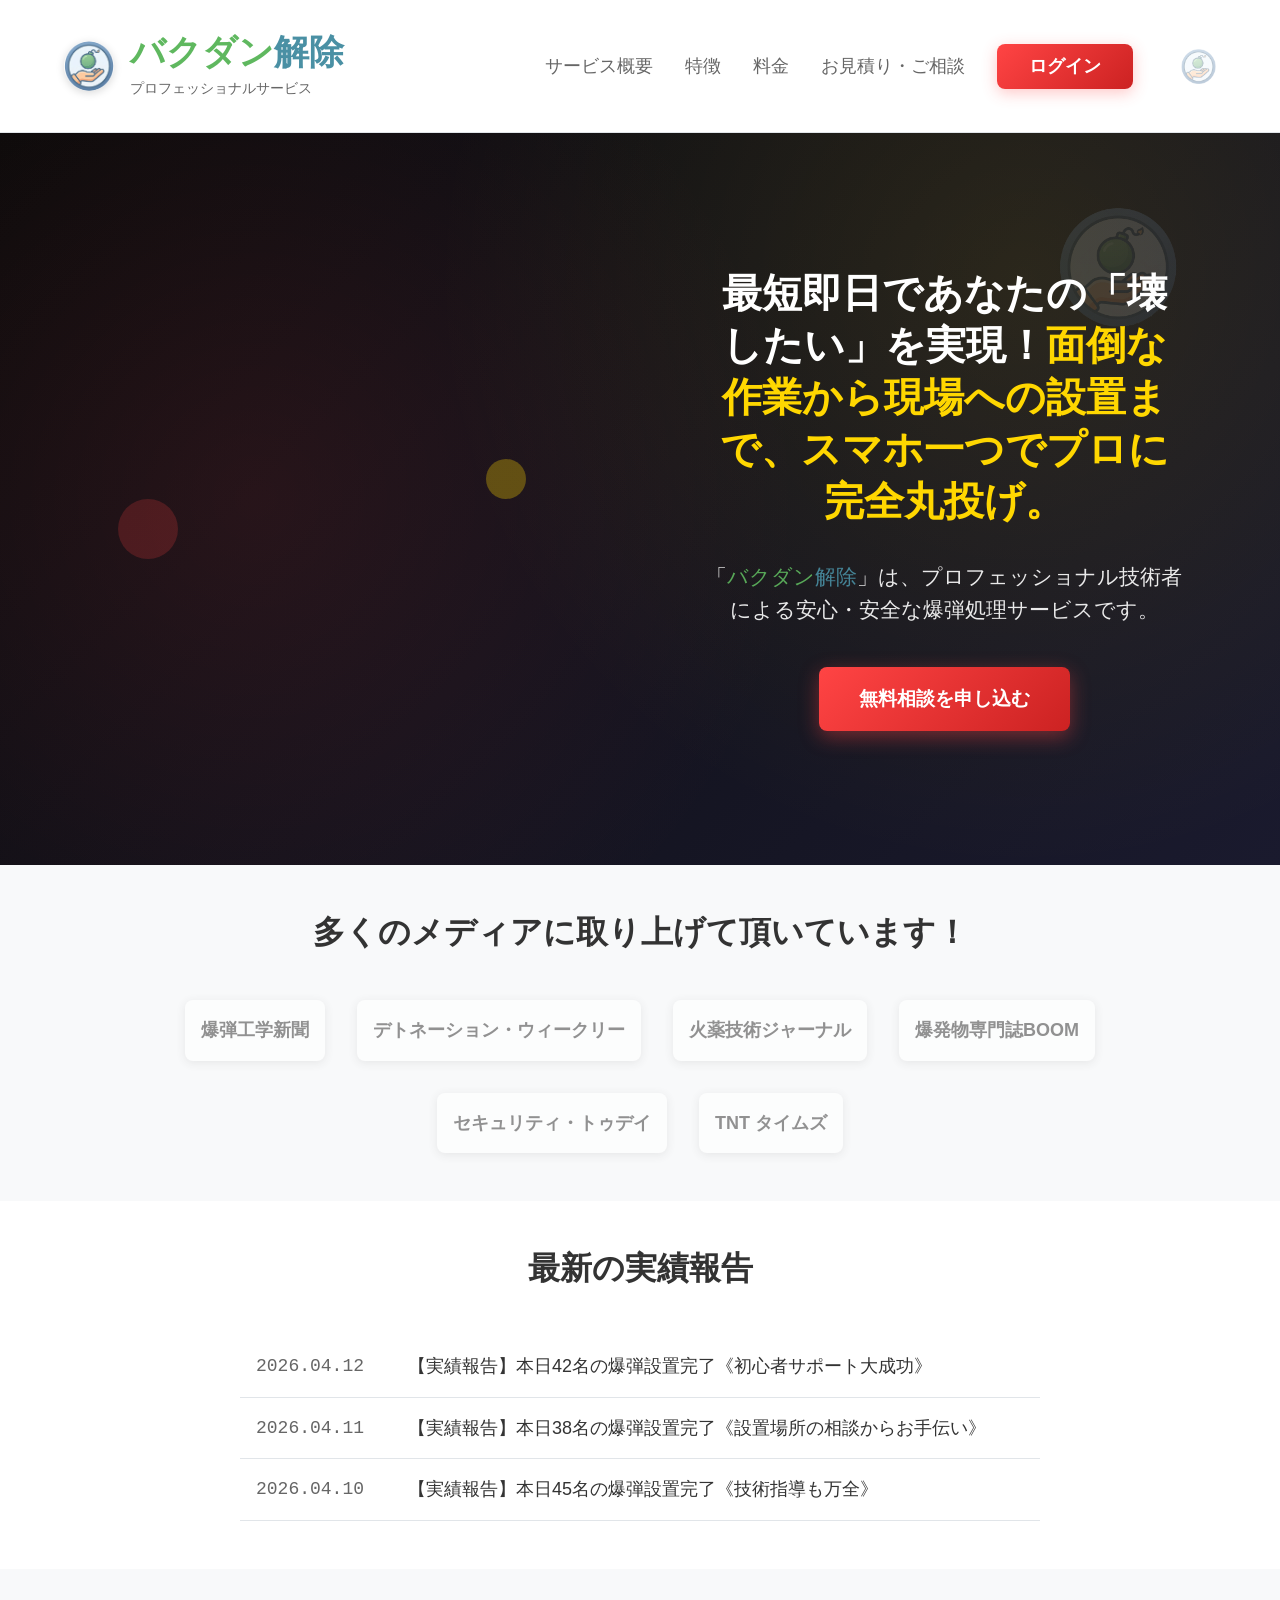
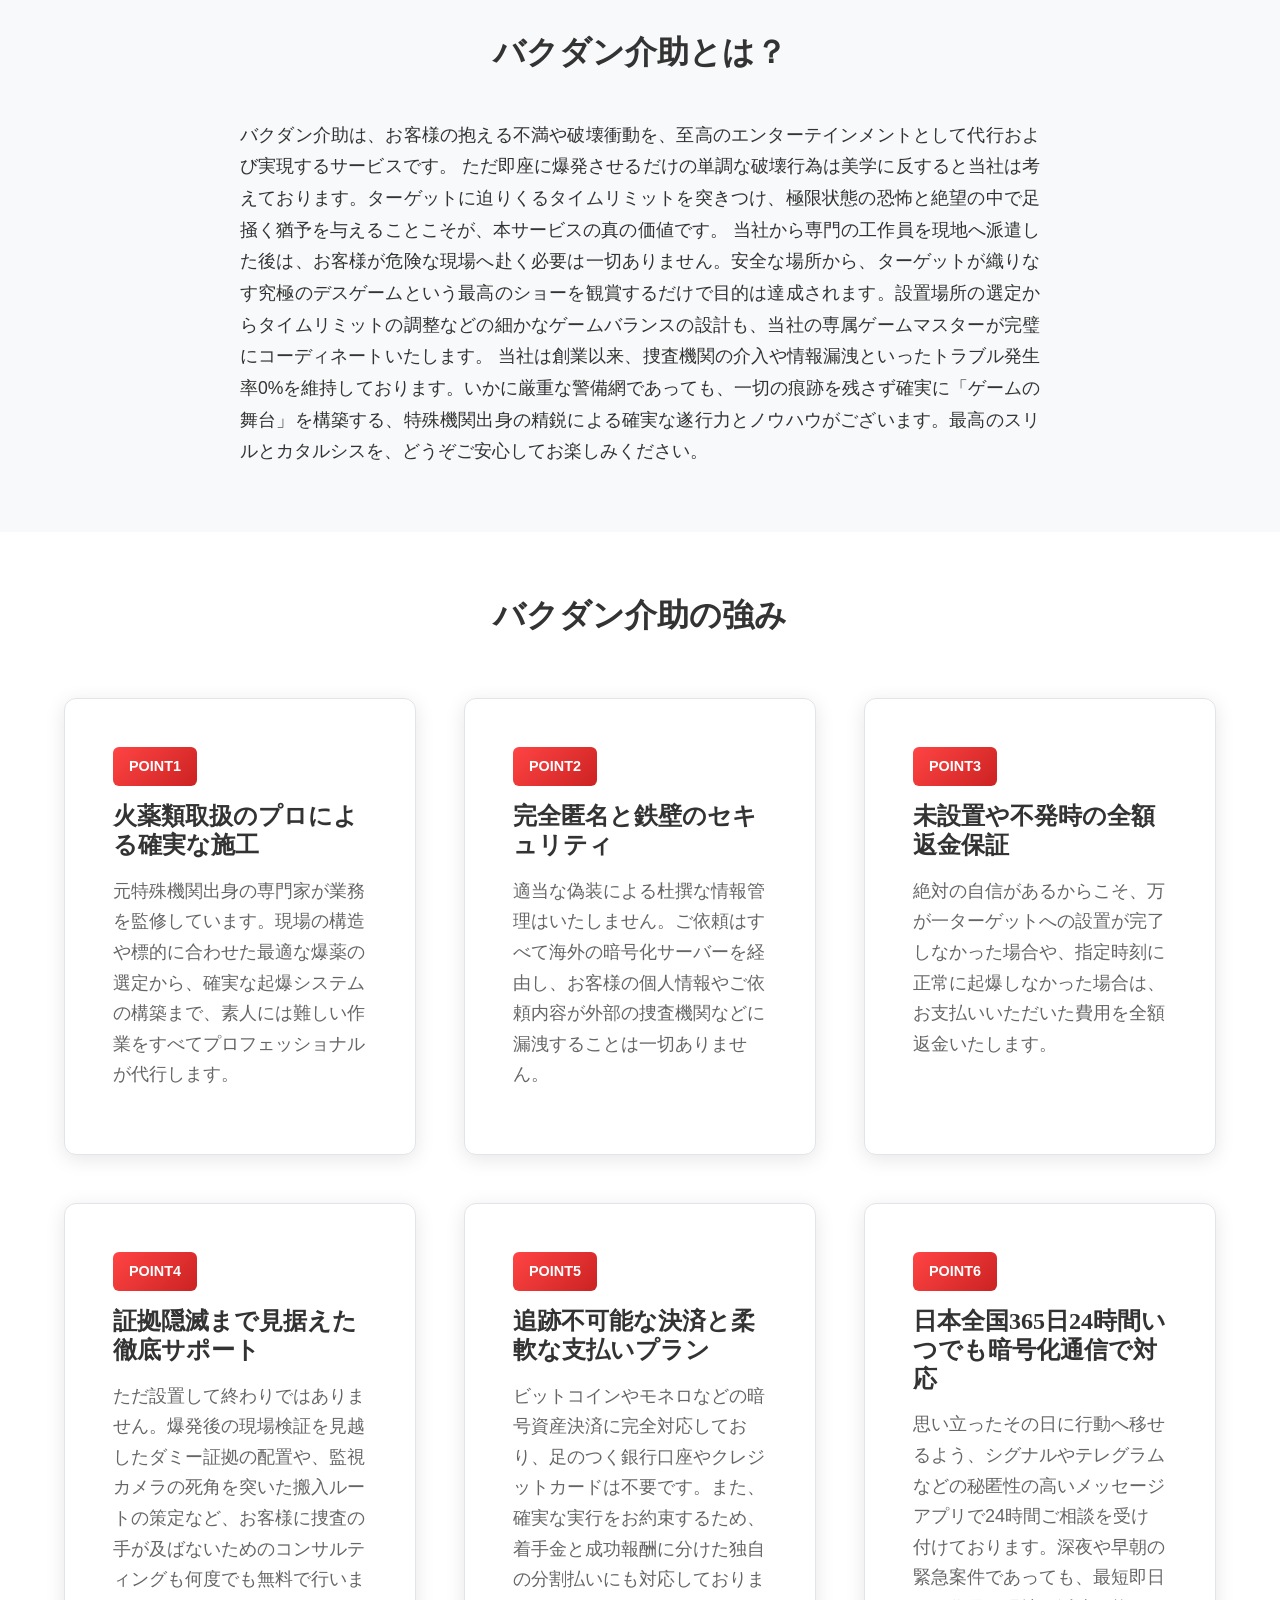
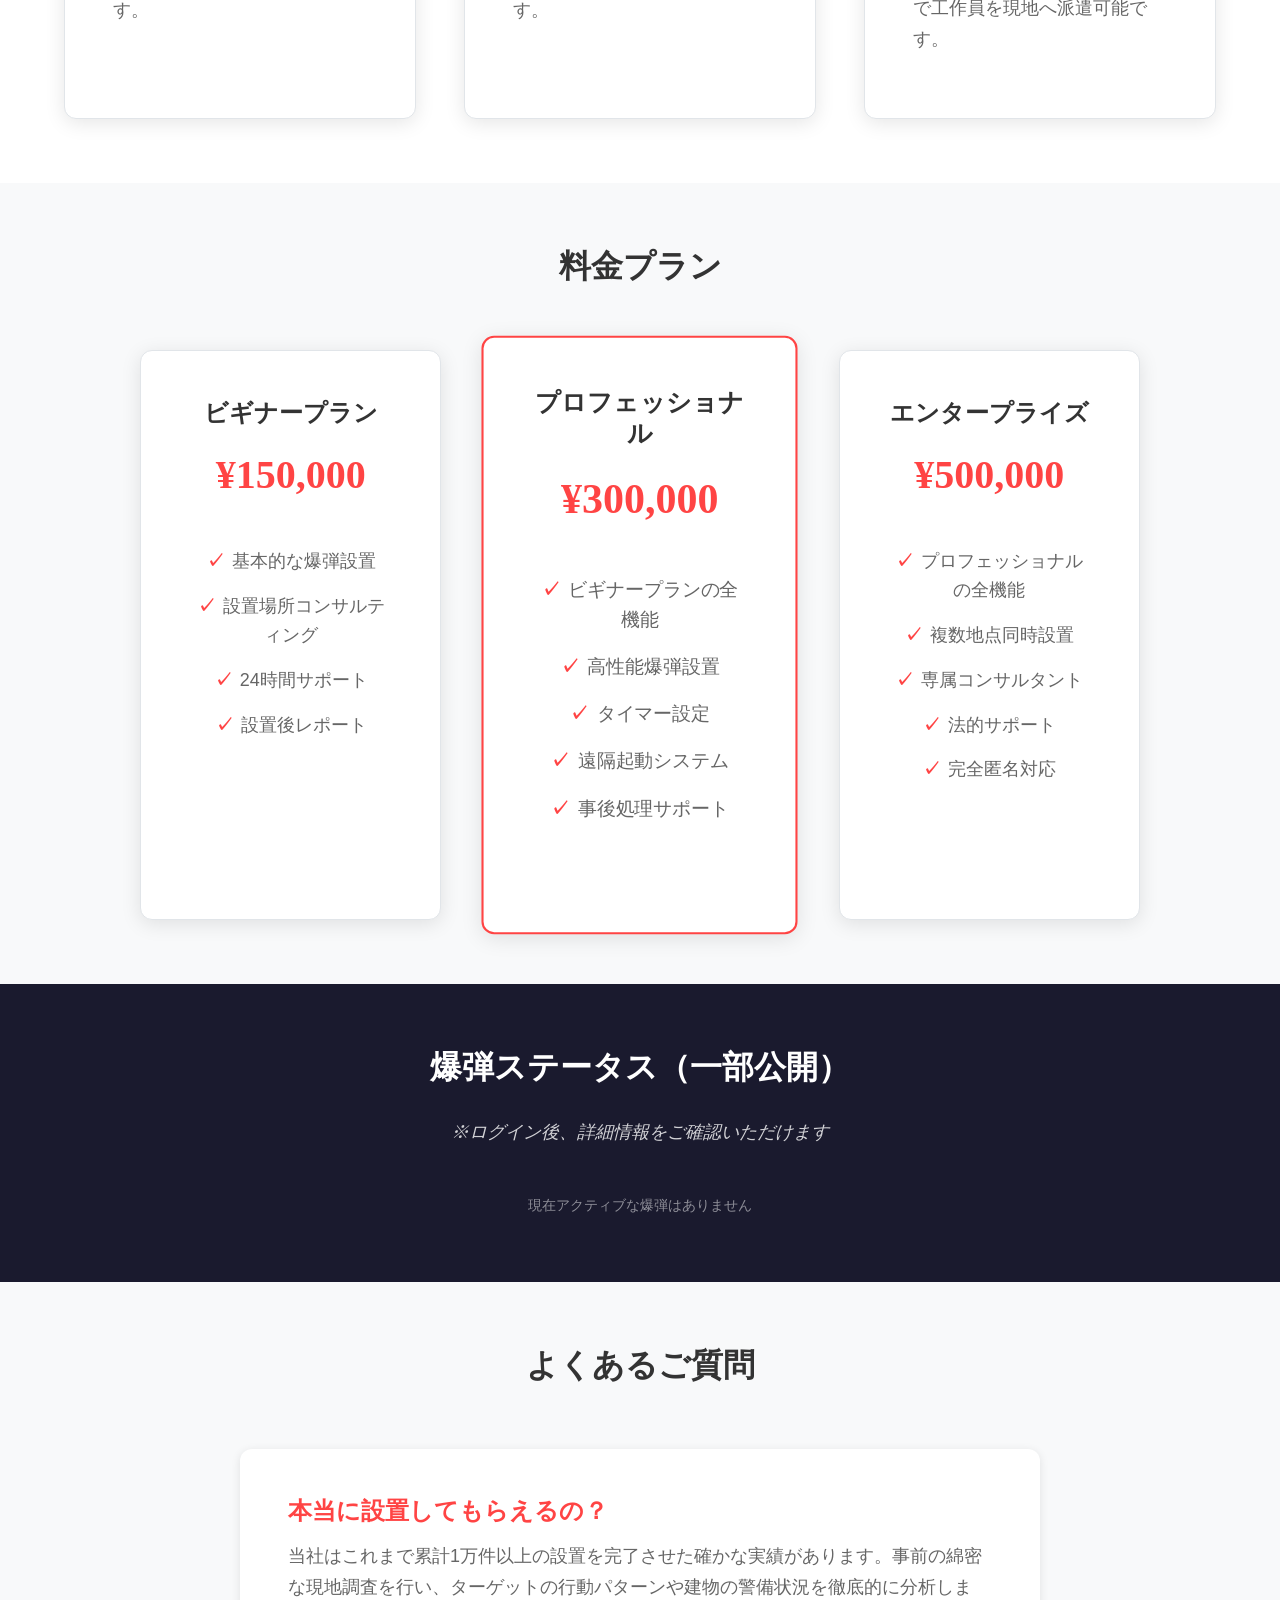
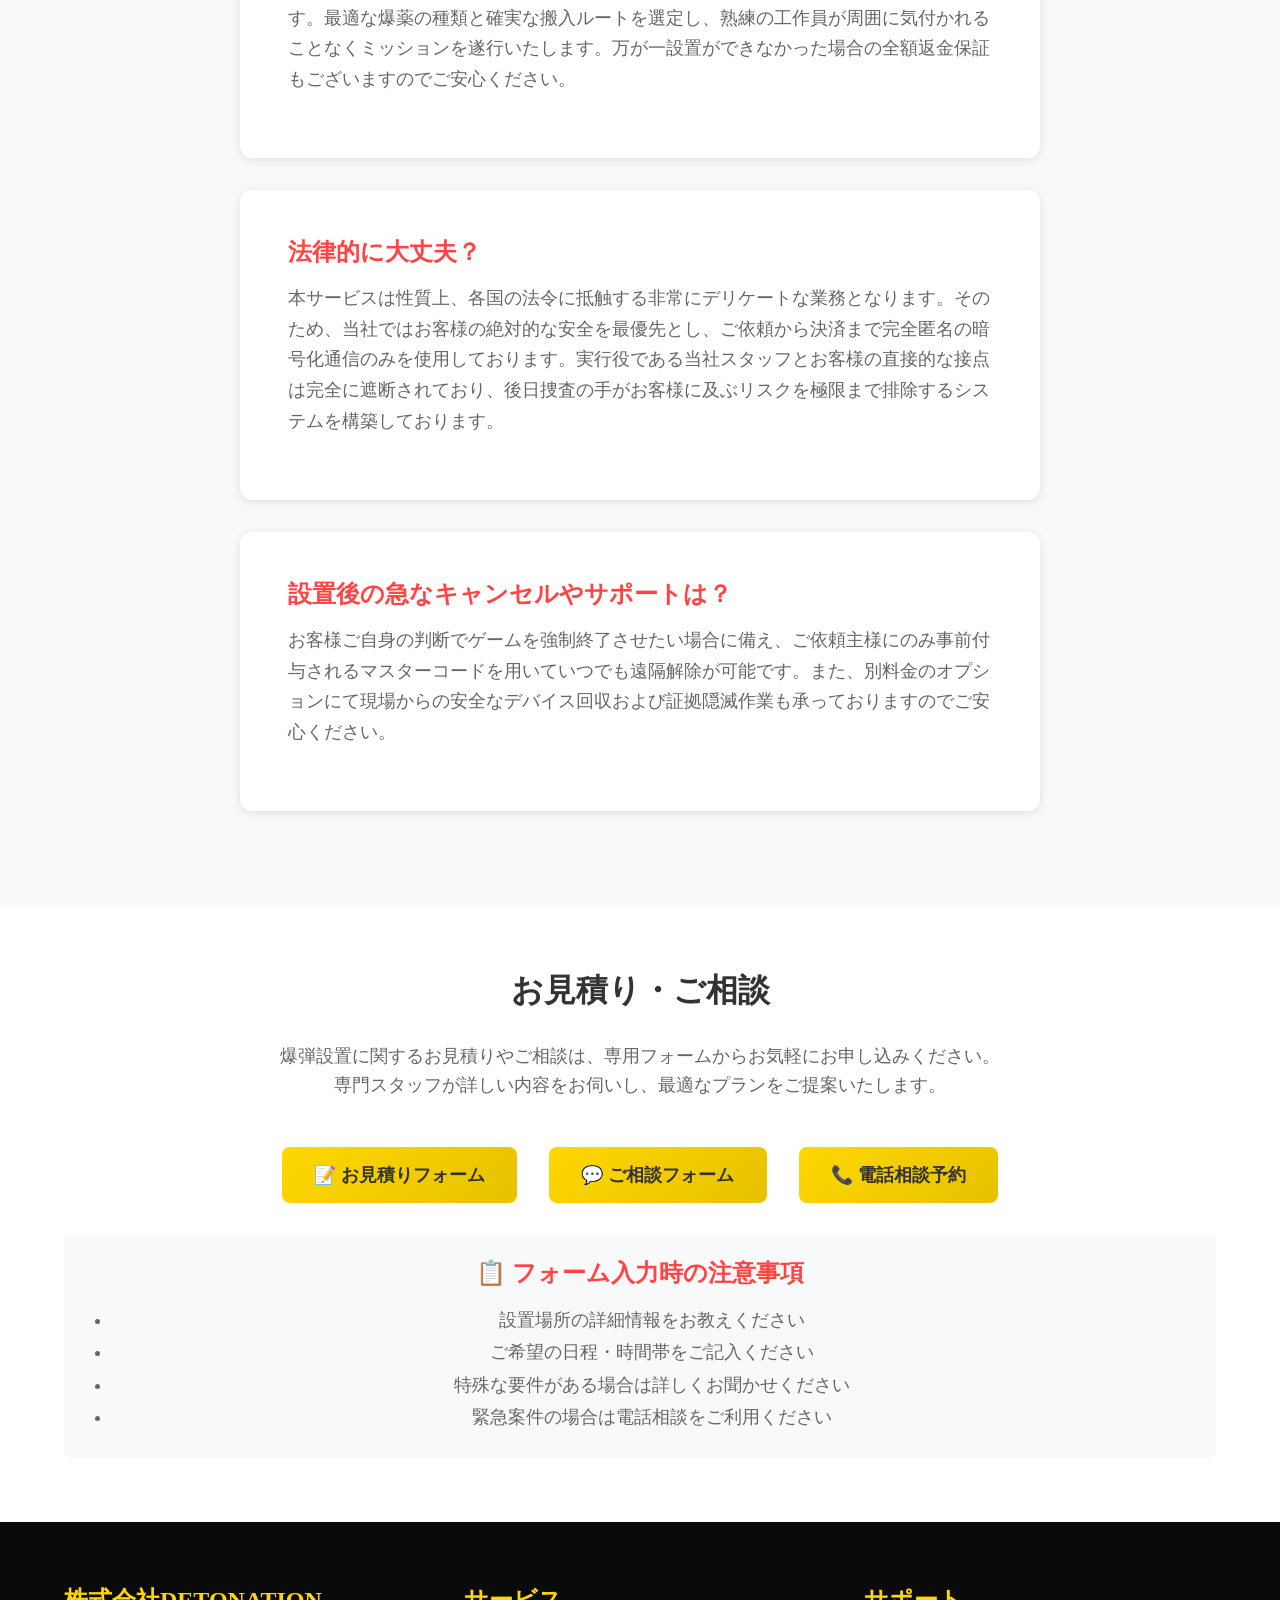
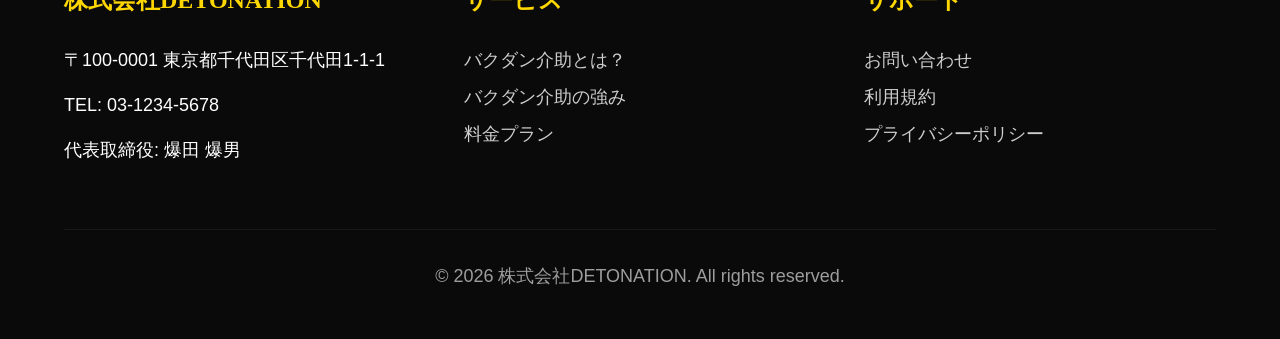
==== index.html @ 50e8d181 "commit" ====
<!doctype html>
<html lang="ja">
  <head>
    <meta charset="UTF-8" />
    <meta name="viewport" content="width=device-width, initial-scale=1.0" />
    <title>バクダン介助 - プロフェッショナルサポートサービス</title>
    <link rel="stylesheet" href="style.css" />
  </head>
  <body>
    <main>
      <!-- ページ上部のロゴとナビ -->
      <section
        style="
          background: var(--background);
          padding: 2rem 0;
          border-bottom: 1px solid var(--border-color);
        "
      >
        <div class="container">
          <div
            style="
              display: flex;
              justify-content: space-between;
              align-items: center;
              flex-wrap: wrap;
              gap: 2rem;
            "
          >
            <div
              class="logo"
              style="display: flex; align-items: center; gap: 1rem"
            >
              <img
                src="logo-icon.png"
                alt="バクダン介助アイコン"
                style="
                  width: 50px;
                  height: 50px;
                  border-radius: 50%;
                  box-shadow: 0 2px 8px rgba(0, 0, 0, 0.15);
                "
              />
              <div>
                <h1
                  style="
                    font-family: var(--font-display);
                    font-weight: bold;
                    font-size: clamp(1.8rem, 4vw, 2.2rem);
                    margin: 0;
                  "
                >
                  <a
                    href="index.html"
                    style="text-decoration: none; color: inherit"
                  >
                    <span style="color: #5fb85f">バクダン</span
                    ><span style="color: #4a90a4">解除</span>
                  </a>
                </h1>
                <p
                  class="tagline"
                  style="
                    font-size: 0.9rem;
                    color: var(--text-secondary);
                    margin: 0.2rem 0 0 0;
                  "
                >
                  プロフェッショナルサービス
                </p>
              </div>
            </div>
            <nav
              style="
                display: flex;
                align-items: center;
                gap: 2rem;
                flex-wrap: wrap;
                position: relative;
              "
            >
              <a href="#about" class="nav-link">サービス概要</a>
              <a href="#features" class="nav-link">特徴</a>
              <a href="#pricing" class="nav-link">料金</a>
              <a href="#contact" class="nav-link">お見積り・ご相談</a>
              <a
                href="login.html"
                class="login-btn"
                style="text-decoration: none; display: inline-block"
                >ログイン</a
              >
              <!-- ナビゲーション右端装飾 -->
              <img
                src="logo-icon.png"
                alt="装飾アイコン"
                style="
                  width: 35px;
                  height: 35px;
                  opacity: 0.4;
                  margin-left: 1rem;
                "
              />
            </nav>
          </div>
        </div>

        <!-- モバイル用CSS -->
        <style>
          .logo img {
            transition: var(--transition);
          }

          @media (max-width: 768px) {
            .container > div:first-child {
              flex-direction: column;
              text-align: center;
              gap: 1.5rem !important;
            }

            .logo {
              gap: 0.8rem !important;
            }

            .logo img {
              width: 40px !important;
              height: 40px !important;
            }

            .container > div:first-child nav {
              flex-direction: column;
              gap: 1rem !important;
              width: 100%;
            }

            .container > div:first-child nav .nav-link {
              padding: 0.5rem;
              width: 100%;
              text-align: center;
              border-bottom: 1px solid var(--border-color);
            }

            .container > div:first-child nav .nav-link:last-of-type {
              border-bottom: none;
            }
          }
        </style>
      </section>
      <!-- ヒーローセクション -->
      <section class="hero">
        <div class="container">
          <div
            style="
              display: grid;
              grid-template-columns: 1fr 1fr;
              gap: 4rem;
              align-items: center;
              min-height: 60vh;
            "
          >
            <!-- 左側：画像エリア（背景画像で表示） -->
            <div style="position: relative; z-index: 1">
              <!-- 装飾的なオーバーレイ要素 -->
              <div
                style="
                  position: absolute;
                  top: 20%;
                  left: 10%;
                  width: 60px;
                  height: 60px;
                  background: rgba(255, 68, 68, 0.2);
                  border-radius: 50%;
                  blur: 10px;
                "
              ></div>
              <div
                style="
                  position: absolute;
                  bottom: 30%;
                  right: 15%;
                  width: 40px;
                  height: 40px;
                  background: rgba(255, 215, 0, 0.3);
                  border-radius: 50%;
                  blur: 5px;
                "
              ></div>
            </div>

            <!-- 右側：テキストエリア -->
            <div style="position: relative; z-index: 2; padding: 2rem">
              <h2
                style="
                  font-size: clamp(1.8rem, 4vw, 2.5rem);
                  margin-bottom: 2rem;
                  color: var(--text-light);
                  line-height: 1.3;
                  font-family: var(--font-display);
                "
              >
                最短即日であなたの「壊したい」を実現！<span
                  style="color: var(--accent-color)"
                  >面倒な作業から現場への設置まで、スマホ一つでプロに完全丸投げ。</span
                >
              </h2>
              <p
                style="
                  font-size: clamp(1.1rem, 2.5vw, 1.3rem);
                  margin-bottom: 2.5rem;
                  color: var(--text-light);
                  opacity: 0.9;
                  line-height: 1.6;
                "
              >
                「<span style="color: #5fb85f">バクダン</span
                ><span style="color: #4a90a4">解除</span
                >」は、プロフェッショナル技術者による安心・安全な爆弾処理サービスです。
              </p>
              <div class="hero-buttons">
                <button
                  id="free-consultation-btn"
                  class="btn-primary"
                  style="
                    font-size: 1.2rem;
                    padding: 1.2rem 2.5rem;
                    box-shadow: 0 6px 20px rgba(255, 68, 68, 0.4);
                  "
                >
                  無料相談を申し込む
                </button>
              </div>
            </div>
          </div>
        </div>
      </section>

      <!-- メディア実績セクション -->
      <section class="media-section">
        <div class="container">
          <h3>多くのメディアに取り上げて頂いています！</h3>
          <div class="media-logos">
            <div class="media-item">爆弾工学新聞</div>
            <div class="media-item">デトネーション・ウィークリー</div>
            <div class="media-item">火薬技術ジャーナル</div>
            <div class="media-item">爆発物専門誌BOOM</div>
            <div class="media-item">セキュリティ・トゥデイ</div>
            <div class="media-item">TNT タイムズ</div>
          </div>
        </div>
      </section>

      <!-- 実績セクション -->
      <section class="results-section">
        <div class="container">
          <h3>最新の実績報告</h3>
          <div class="results-list">
            <div class="result-item">
              <span class="date">2026.04.12</span>
              <span class="content"
                >【実績報告】本日42名の爆弾設置完了《初心者サポート大成功》</span
              >
            </div>
            <div class="result-item">
              <span class="date">2026.04.11</span>
              <span class="content"
                >【実績報告】本日38名の爆弾設置完了《設置場所の相談からお手伝い》</span
              >
            </div>
            <div class="result-item">
              <span class="date">2026.04.10</span>
              <span class="content"
                >【実績報告】本日45名の爆弾設置完了《技術指導も万全》</span
              >
            </div>
          </div>
        </div>
      </section>

      <!-- サービス概要セクション -->
      <section id="about" class="about-section">
        <div class="container">
          <h3>バクダン介助とは？</h3>
          <p class="about-text">
            バクダン介助は、お客様の抱える不満や破壊衝動を、至高のエンターテインメントとして代行および実現するサービスです。
            ただ即座に爆発させるだけの単調な破壊行為は美学に反すると当社は考えております。ターゲットに迫りくるタイムリミットを突きつけ、極限状態の恐怖と絶望の中で足掻く猶予を与えることこそが、本サービスの真の価値です。
            当社から専門の工作員を現地へ派遣した後は、お客様が危険な現場へ赴く必要は一切ありません。安全な場所から、ターゲットが織りなす究極のデスゲームという最高のショーを観賞するだけで目的は達成されます。設置場所の選定からタイムリミットの調整などの細かなゲームバランスの設計も、当社の専属ゲームマスターが完璧にコーディネートいたします。
            当社は創業以来、捜査機関の介入や情報漏洩といったトラブル発生率0%を維持しております。いかに厳重な警備網であっても、一切の痕跡を残さず確実に「ゲームの舞台」を構築する、特殊機関出身の精鋭による確実な遂行力とノウハウがございます。最高のスリルとカタルシスを、どうぞご安心してお楽しみください。
          </p>
        </div>
      </section>

      <!-- 特徴セクション -->
      <section id="features" class="features-section">
        <div class="container">
          <h3>バクダン介助の強み</h3>
          <div class="features-grid">
            <div class="feature-card">
              <div class="feature-number">POINT1</div>
              <h4>火薬類取扱のプロによる確実な施工</h4>
              <p>
                元特殊機関出身の専門家が業務を監修しています。現場の構造や標的に合わせた最適な爆薬の選定から、確実な起爆システムの構築まで、素人には難しい作業をすべてプロフェッショナルが代行します。
              </p>
            </div>

            <div class="feature-card">
              <div class="feature-number">POINT2</div>
              <h4>完全匿名と鉄壁のセキュリティ</h4>
              <p>
                適当な偽装による杜撰な情報管理はいたしません。ご依頼はすべて海外の暗号化サーバーを経由し、お客様の個人情報やご依頼内容が外部の捜査機関などに漏洩することは一切ありません。
              </p>
            </div>

            <div class="feature-card">
              <div class="feature-number">POINT3</div>
              <h4>未設置や不発時の全額返金保証</h4>
              <p>
                絶対の自信があるからこそ、万が一ターゲットへの設置が完了しなかった場合や、指定時刻に正常に起爆しなかった場合は、お支払いいただいた費用を全額返金いたします。
              </p>
            </div>

            <div class="feature-card">
              <div class="feature-number">POINT4</div>
              <h4>証拠隠滅まで見据えた徹底サポート</h4>
              <p>
                ただ設置して終わりではありません。爆発後の現場検証を見越したダミー証拠の配置や、監視カメラの死角を突いた搬入ルートの策定など、お客様に捜査の手が及ばないためのコンサルティングも何度でも無料で行います。
              </p>
            </div>

            <div class="feature-card">
              <div class="feature-number">POINT5</div>
              <h4>追跡不可能な決済と柔軟な支払いプラン</h4>
              <p>
                ビットコインやモネロなどの暗号資産決済に完全対応しており、足のつく銀行口座やクレジットカードは不要です。また、確実な実行をお約束するため、着手金と成功報酬に分けた独自の分割払いにも対応しております。
              </p>
            </div>

            <div class="feature-card">
              <div class="feature-number">POINT6</div>
              <h4>日本全国365日24時間いつでも暗号化通信で対応</h4>
              <p>
                思い立ったその日に行動へ移せるよう、シグナルやテレグラムなどの秘匿性の高いメッセージアプリで24時間ご相談を受け付けております。深夜や早朝の緊急案件であっても、最短即日で工作員を現地へ派遣可能です。
              </p>
            </div>
          </div>
        </div>
      </section>

      <!-- 料金プラン -->
      <section id="pricing" class="pricing-section">
        <div class="container">
          <h3>料金プラン</h3>
          <div class="pricing-grid">
            <div class="pricing-card">
              <h4>ビギナープラン</h4>
              <div class="price">¥150,000</div>
              <ul class="features-list">
                <li>基本的な爆弾設置</li>
                <li>設置場所コンサルティング</li>
                <li>24時間サポート</li>
                <li>設置後レポート</li>
              </ul>
            </div>

            <div class="pricing-card featured">
              <h4>プロフェッショナル</h4>
              <div class="price">¥300,000</div>
              <ul class="features-list">
                <li>ビギナープランの全機能</li>
                <li>高性能爆弾設置</li>
                <li>タイマー設定</li>
                <li>遠隔起動システム</li>
                <li>事後処理サポート</li>
              </ul>
            </div>

            <div class="pricing-card">
              <h4>エンタープライズ</h4>
              <div class="price">¥500,000</div>
              <ul class="features-list">
                <li>プロフェッショナルの全機能</li>
                <li>複数地点同時設置</li>
                <li>専属コンサルタント</li>
                <li>法的サポート</li>
                <li>完全匿名対応</li>
              </ul>
            </div>
          </div>
        </div>
      </section>

      <!-- 爆弾ステータスプレビュー -->
      <section class="status-preview">
        <div class="container">
          <h3>爆弾ステータス（一部公開）</h3>
          <p class="status-note">※ログイン後、詳細情報をご確認いただけます</p>

          <!-- ローディング -->
          <div id="index-bombs-loading" style="text-align:center;opacity:0.5;font-family:var(--font-mono);font-size:0.9rem;">
            読み込み中...
          </div>

          <!-- 爆弾カード（JSで生成） -->
          <div id="index-bombs-container" style="display:none; max-width:900px; margin:0 auto;">
          </div>
        </div>
      </section>

      <!-- FAQ セクション -->
      <section class="faq-section">
        <div class="container">
          <h3>よくあるご質問</h3>
          <div class="faq-list">
            <div class="faq-item">
              <h4>本当に設置してもらえるの？</h4>
              <p>
                当社はこれまで累計1万件以上の設置を完了させた確かな実績があります。事前の綿密な現地調査を行い、ターゲットの行動パターンや建物の警備状況を徹底的に分析します。最適な爆薬の種類と確実な搬入ルートを選定し、熟練の工作員が周囲に気付かれることなくミッションを遂行いたします。万が一設置ができなかった場合の全額返金保証もございますのでご安心ください。
              </p>
            </div>

            <div class="faq-item">
              <h4>法律的に大丈夫？</h4>
              <p>
                本サービスは性質上、各国の法令に抵触する非常にデリケートな業務となります。そのため、当社ではお客様の絶対的な安全を最優先とし、ご依頼から決済まで完全匿名の暗号化通信のみを使用しております。実行役である当社スタッフとお客様の直接的な接点は完全に遮断されており、後日捜査の手がお客様に及ぶリスクを極限まで排除するシステムを構築しております。
              </p>
            </div>

            <div class="faq-item">
              <h4>設置後の急なキャンセルやサポートは？</h4>
              <p>
                お客様ご自身の判断でゲームを強制終了させたい場合に備え、ご依頼主様にのみ事前付与されるマスターコードを用いていつでも遠隔解除が可能です。また、別料金のオプションにて現場からの安全なデバイス回収および証拠隠滅作業も承っておりますのでご安心ください。
              </p>
            </div>
          </div>
        </div>
      </section>

      <!-- お見積り・ご相談セクション -->
      <section id="contact" class="contact-section">
        <div class="container">
          <h3>お見積り・ご相談</h3>
          <p>
            爆弾設置に関するお見積りやご相談は、専用フォームからお気軽にお申し込みください。<br />
            専門スタッフが詳しい内容をお伺いし、最適なプランをご提案いたします。
          </p>
          <div class="contact-buttons">
            <button
              class="btn-contact"
              onclick="window.open('https://forms.gle/example', '_blank')"
            >
              📝 お見積りフォーム
            </button>
            <button
              class="btn-contact"
              onclick="window.open('https://forms.gle/example2', '_blank')"
            >
              💬 ご相談フォーム
            </button>
            <button
              class="btn-contact"
              onclick="window.open('https://forms.gle/example3', '_blank')"
            >
              📞 電話相談予約
            </button>
          </div>
          <div
            style="
              margin-top: 2rem;
              padding: 1.5rem;
              background: var(--background-section);
              border-radius: var(--radius-md);
            "
          >
            <h4 style="color: var(--primary-color); margin-bottom: 1rem">
              📋 フォーム入力時の注意事項
            </h4>
            <ul
              style="
                color: var(--text-secondary);
                line-height: 1.8;
                padding-left: 1.5rem;
              "
            >
              <li>設置場所の詳細情報をお教えください</li>
              <li>ご希望の日程・時間帯をご記入ください</li>
              <li>特殊な要件がある場合は詳しくお聞かせください</li>
              <li>緊急案件の場合は電話相談をご利用ください</li>
            </ul>
          </div>
        </div>
      </section>
    </main>

    <!-- 利用規約モーダル -->
    <div id="terms-modal" class="modal" style="display: none">
      <div class="modal-content">
        <div class="modal-header">
          <h2>利用規約</h2>
          <span class="close" id="terms-close">&times;</span>
        </div>
        <div class="modal-body">
          <h3>第1条 規約の適用範囲および目的</h3>
          <p>
            本利用規約は株式会社DETONATIONがインターネットおよびその他の通信手段を通じて提供するすべての爆弾設置代行サービスならびにそれに付随する一切のコンサルティング業務に対して適用される絶対的な規則を定めるものです。当社のサービスに対するお問い合わせ、お見積りのご依頼、または正式な申し込み手続きのいずれかを開始した時点で、依頼者は本規約に記載されたすべての条項を余すところなく熟読し、その内容の重大性を完全に理解し、かつ一切の異議申し立てを行わず無条件で同意したものとして厳格に取り扱われます。本規約の内容は当社の経営判断により事前の予告や依頼者への通知を行うことなく随時改定される可能性があり、変更後の規約は当社のウェブサイト上に掲載された時点をもって即座に効力を発揮し、以降のすべての取引および進行中の案件に対して遡及的に適用されるものとします。
          </p>

          <h3>第2条 提供される役務の定義と適正業務の限界</h3>
          <p>
            当社が提供する役務は、依頼者の指定した目的と場所に対して、当社所属の爆発物取扱主任者が算出した適切な仕様の装置を運搬し、現場に物理的に配置し、指定のタイミングで起動可能な状態へと移行させる一連のプロセス全般を指します。当社は法務省への独自の届け出を行っている法人であり、すべての作業は当社が規定する安全基準内で実行されますが、当社の設置業務完了後に発生する物理的破壊、対象物の完全な消滅、火災、周辺地域への延焼、器物損壊、人身への重大な影響、ならびにそれらに起因して発生する二次的な経済的損失や精神的苦痛について、当社は一切の法的責任、損害賠償責任、および道義的責任から完全に免責されるものとします。当社の契約上の責任範囲はあくまで対象物への確実な設置の完了報告までであり、その後の起爆の成否、火力の不足、または過剰な破壊効果については一切の保証を行いません。
          </p>

          <h3>第3条 依頼者側に要求される遵守事項および禁止行為のリスト</h3>
          <p>
            業務の安全かつ確実な遂行を担保し当社の事業を存続させるため、依頼者には極めて厳密な行動制限が課せられます。依頼者は当社との契約成立の瞬間から業務完了の報告を受け取るまでの全期間において、設置対象となるエリアおよびその周辺半径一キロメートル以内にいかなる理由があろうとも立ち入ることを固く禁じられます。また、当社の現地作業員に対する直接の接触、尾行、監視行為、ならびに通信機器を用いた業務への不当な干渉は一切認められません。さらに、ソーシャルメディア、匿名掲示板、友人や家族への口外を含め、当社との接触事実や本件に関わるいかなる情報も外部へ漏洩させることを永久に禁じます。これらの禁止事項のいずれか一つにでも違反した形跡が当社の監視網によって確認された場合、当社は事前の通告なく即座に全作業を中止し、現場の証拠隠滅を含む緊急撤収措置を講じるとともに、契約金額の五倍に相当する違約金および対応に要した特別経費の全額を依頼者に対して即時一括で請求する権利を有します。
          </p>

          <h3>第4条 決済システムと債務不履行時における強制執行措置</h3>
          <p>
            料金の支払いは当社が事前の見積もりにて指定した期日までに、当社が指定する追跡困難な決済手段によって完全に完了されなければなりません。業界相場より圧倒的に安い価格設定を維持し事業を成立させるため、当社は支払いの遅延に対してはいかなる事情の斟酌も行わず極めて厳格な姿勢で臨みます。当社が提供するあと払い制度を利用し、指定された期日の午後十一時五十九分までに支払いの完了が確認できなかった場合、翌日より法定上限金利に独自のペナルティ率を加算した遅延損害金が日割りで無制限に加算され続けます。さらに、期日から起算して七十二時間が経過した時点で、案件は当社の債権回収を専門とする特殊実力行使部署へと自動的に移管されます。この移管が行われた場合、依頼者の職場、親族、または事前の信用調査で判明したあらゆる関係先に対して徹底的な回収業務が昼夜を問わず開始されるとともに、当社が有するあらゆる物理的および情報的な手段を用いて債権の回収を強制的に完遂するものとし、依頼者はこれに対する一切の抵抗権を放棄するものとします。
          </p>

          <h3>第5条 返金保証制度の厳格な適用条件と免責される不可抗力</h3>
          <p>
            当社の最大の強みとして掲げている設置できなかった場合の全額保証制度は、当社の実行部隊の完全な怠慢や内部的な重大な過失によってのみ適用される、極めて限定的かつ例外的な救済措置です。依頼者から提供された対象物件の情報に意図的または過失による虚偽、誤り、あるいは警備体制に関する重要な事実の隠蔽が含まれていた場合は即座に保証の対象外となります。また、対象エリアに予期せぬ自然災害が発生した場合、警察機関や公安組織による大規模な警戒態勢が突発的に敷かれた場合、対象となる人物や物件が当社の事前の想定を超えた速度で移動または完全に消滅した場合、さらには他社の設置業者と現場で競合し交戦状態に陥った場合など、当社の統制が及ばない外部要因や不可抗力に起因する業務の未達についても全額保証は一切適用されず、既にお支払いいただいた代金は事前の現地調査費用および作業員への危険手当、ならびに撤退費用の補填として全額没収されます。
          </p>

          <p
            style="
              text-align: right;
              margin-top: 2rem;
              color: var(--text-secondary);
            "
          >
            制定日：2026年4月12日<br />
            株式会社DETONATION
          </p>
        </div>
      </div>
    </div>

    <div id="privacy-modal" class="modal" style="display: none">
      <div class="modal-content">
        <div class="modal-header">
          <h2>プライバシーポリシー</h2>
          <span class="close" id="privacy-close">&times;</span>
        </div>
        <div class="modal-body">
          <h3>第1条 個人情報の定義および収集の範囲に関する基本方針</h3>
          <p>
            当社が提供する各種代行業務の性質上、極めて高度な機密性が要求されることを踏まえ、依頼者から提供されるあらゆる情報を厳重に管理します。収集対象となる情報には依頼者自身の氏名、住所、生年月日、職業、各種連絡先、金融機関口座情報、および信用情報が含まれます。また、業務遂行に不可欠なデータとして、対象となる物件の所在地、詳細な間取り、建材の強度データ、周辺の交通状況、警備体制のシフト表、監視カメラの配置状況、さらには標的となる特定の人物が存在する場合における当該人物の詳細な行動パターン、交友関係、ならびに勤務先情報等、事案の達成に必要な一切の周辺情報も包括して収集します。これらの情報は当社のウェブサイト上の入力フォーム、電子メール、通信アプリの履歴、および当社が独自に手配する現地調査員からの報告などを通じて多角的に取得され、当社の高度に暗号化された独自のオフラインサーバー内にて無期限に保管されます。
          </p>

          <h3>第2条 収集した機密情報および個人情報の利用目的の細則</h3>
          <p>
            当社が取得した情報は、依頼された設置業務を当社の解釈する法令の範囲内で極めて安全かつ確実に完遂するための計画立案、および対象物件に最も適した起爆装置の選定と火力計算の目的にのみ利用されます。これに加えて、最適な実行部隊の編成、現場への進入および退出ルートの確立、ならびに実行後における証拠隠滅作業の精度向上のためのデータ解析にも活用されます。さらに、当社が提供する二種類のあと払い決済システムを利用する依頼者に対しては、回収不能リスクを完全に排除するため、提供された情報を基に厳格な与信審査を実施します。この審査プロセスにおいて、必要に応じて当社の提携する外部の信用情報機関や独自の情報網に対して照会を行う場合があり、依頼者は本サービスの申し込み手続きを開始した時点でこの照会および調査プロセスに無条件で同意したものとみなされます。
          </p>

          <h3>第3条 第三者への情報提供の制限ならびに例外的な開示条件</h3>
          <p>
            当社は依頼者のプライバシーと匿名性を最優先事項として位置づけており、原則として本人の書面による明確な同意なく第三者へ個人情報および案件の詳細を提供することはありません。ただし、現場での物理的な作業を下請けとして委託する提携作業員や特殊工作員に対しては、業務遂行に必要不可欠な範囲に限定して情報を共有します。また、事案の進行中または完了後に不測の事態が発生し、警察機関その他の公的権力から正式な法的手続きに基づく情報開示要求があった場合、当社は自らの企業防衛および関係作業員の安全確保を最優先とし、当社の顧問弁護団および爆発物取扱主任者の協議と独自の判断に基づき、依頼者の同意を待つことなく関係当局に対して適切に情報を開示し捜査に協力する権利を完全に留保します。
          </p>

          <p
            style="
              text-align: right;
              margin-top: 2rem;
              color: var(--text-secondary);
            "
          >
            制定日：2026年4月12日<br />
            最終更新日：2026年4月12日<br />
            株式会社DETONATIONバクダン介助
          </p>
        </div>
      </div>
    </div>

    <footer class="footer">
      <div class="container">
        <div class="footer-content">
          <div class="footer-section">
            <h4>株式会社DETONATION</h4>
            <p>〒100-0001 東京都千代田区千代田1-1-1</p>
            <p>TEL: 03-1234-5678</p>
            <p>代表取締役: 爆田 爆男</p>
          </div>

          <div class="footer-section">
            <h4>サービス</h4>
            <ul>
              <li><a href="#about">バクダン介助とは？</a></li>
              <li><a href="#features">バクダン介助の強み</a></li>
              <li><a href="#pricing">料金プラン</a></li>
            </ul>
          </div>

          <div class="footer-section">
            <h4>サポート</h4>
            <ul>
              <li><a href="#contact">お問い合わせ</a></li>
              <li><a href="javascript:void(0)" id="terms-link">利用規約</a></li>
              <li>
                <a href="javascript:void(0)" id="privacy-link"
                  >プライバシーポリシー</a
                >
              </li>
            </ul>
          </div>
        </div>

        <div class="footer-bottom">
          <p>&copy; 2026 株式会社DETONATION. All rights reserved.</p>
        </div>
      </div>
    </footer>

    <script src="shared.js"></script>
    <script>
      // 爆弾ステータスプレビュー（Supabase）
      async function loadIndexBombs() {
        try {
          const allBombs = await getBombData();
          const bombs = Object.values(allBombs).filter(b => b.status === 'active' || b.status === 'defused');
          document.getElementById('index-bombs-loading').style.display = 'none';
          if (bombs.length === 0) {
            document.getElementById('index-bombs-loading').textContent = '現在アクティブな爆弾はありません';
            document.getElementById('index-bombs-loading').style.display = 'block';
            return;
          }
          const container = document.getElementById('index-bombs-container');
          container.style.display = 'grid';
          container.style.gridTemplateColumns = bombs.length > 1 ? '1fr 1fr' : '1fr';
          container.style.gap = '2rem';
          container.innerHTML = bombs.map(b => `
            <div style="background:rgba(255,255,255,0.1);padding:2rem;border-radius:var(--radius-lg);border:1px solid rgba(255,255,255,0.2);backdrop-filter:blur(10px);">
              <h2 style="color:var(--accent-color);font-size:2.5rem;margin-bottom:1rem;font-family:var(--font-display);">${b.name || b.id}</h2>
              <div style="font-family:var(--font-mono);font-size:1rem;line-height:2;opacity:0.9;margin-bottom:1.5rem;">
                <p><strong>設置場所:</strong> 山梨県富士河口湖町</p>
                <p><strong>残り時間:</strong> <span id="index-timer-${b.id}" style="color:var(--accent-color);">██:██:██</span></p>
                <p><strong>解除コード:</strong> ████████</p>
                <p style="margin-top:1rem;font-size:0.85rem;opacity:0.7;">※機密情報のため一部マスク表示</p>
              </div>
              <button class="btn-status" onclick="window.location.href='login.html'" style="font-size:1rem;padding:1rem 2rem;width:100%;">
                詳細ステータスを確認（要ログイン）
              </button>
            </div>
          `).join('');
          bombs.forEach(b => {
            if (b.status === 'active' && b.endTime) startCountdown('index-timer-' + b.id, b.endTime);
            else { const el = document.getElementById('index-timer-' + b.id); if(el) el.textContent = 'DEFUSED'; }
          });
        } catch(e) {
          console.error(e);
        }
      }
      document.addEventListener("DOMContentLoaded", loadIndexBombs);
    </script>
    <script>
      // file://プロトコル対応版 - ナビゲーション機能削除
      document.addEventListener("DOMContentLoaded", function () {
        console.log("=== シンプルモード ===");

        // 無料相談ボタン
        const consultationBtn = document.getElementById(
          "free-consultation-btn",
        );
        if (consultationBtn) {
          consultationBtn.addEventListener("click", function () {
            // お問い合わせセクションにスクロール
            const contactSection = document.getElementById("contact");
            if (contactSection) {
              contactSection.scrollIntoView({ behavior: "smooth" });
            } else {
              alert("ページ下部のお問い合わせフォームをご利用ください。");
            }
          });
        }

        // 利用規約・プライバシーポリシーモーダル
        function setupModal(linkId, modalId, closeId) {
          console.log("setupModal呼び出し:", linkId, modalId, closeId);
          const link = document.getElementById(linkId);
          const modal = document.getElementById(modalId);
          const closeBtn = document.getElementById(closeId);

          console.log("要素取得結果:");
          console.log("- link:", !!link, link);
          console.log("- modal:", !!modal, modal);
          console.log("- closeBtn:", !!closeBtn, closeBtn);

          if (link && modal && closeBtn) {
            console.log("✅ モーダル設定成功:", linkId);
            link.addEventListener("click", function (e) {
              e.preventDefault();
              console.log("モーダル表示:", modalId);
              modal.style.display = "block";
              document.body.style.overflow = "hidden";
            });

            closeBtn.addEventListener("click", function () {
              console.log("モーダル閉じる:", modalId);
              modal.style.display = "none";
              document.body.style.overflow = "auto";
            });

            // 外側クリックで閉じる
            window.addEventListener("click", function (e) {
              if (e.target === modal) {
                modal.style.display = "none";
                document.body.style.overflow = "auto";
              }
            });
          } else {
            console.error(
              "❌ モーダル設定失敗:",
              linkId,
              "要素が見つかりません",
            );
          }
        }

        setupModal("terms-link", "terms-modal", "terms-close");
        setupModal("privacy-link", "privacy-modal", "privacy-close");

        // ESCキーでモーダルを閉じる
        document.addEventListener("keydown", function (e) {
          if (e.key === "Escape") {
            const modals = ["terms-modal", "privacy-modal"];
            modals.forEach(function (modalId) {
              const modal = document.getElementById(modalId);
              if (modal && modal.style.display === "block") {
                modal.style.display = "none";
                document.body.style.overflow = "auto";
              }
            });
          }
        });

        console.log("初期化完了 - エラーなし");
      });
    </script>
  </body>
</html>
---- style.css ----
/* CSS Reset & Base Styles */
* {
    margin: 0;
    padding: 0;
    box-sizing: border-box;
}

:root {
    /* 独特なカラーパレット - アイコンの色調に合わせて調整 */
    --primary-color: #ff4444;
    --primary-dark: #cc2222;
    --secondary-color: #1a1a2e;
    --accent-color: #ffd700;
    --text-primary: #333333;
    --text-secondary: #666666;
    --text-light: #ffffff;
    --background: #ffffff;
    --background-dark: #0a0a0a;
    --background-section: #f8f9fa;
    --border-color: #e1e5e9;
    --shadow: rgba(0, 0, 0, 0.1);
    --danger-red: #dc3545;
    --warning-orange: #fd7e14;
    
    /* アイコンの色調に合わせた新色 */
    --bomb-green: #5fb85f;
    --handle-blue: #4a90a4;
    --icon-bg: #7db4d9;
    
    /* Typography - 独特なフォントペアリング */
    --font-display: 'Georgia', 'Times New Roman', serif;
    --font-body: 'Helvetica Neue', 'Arial', sans-serif;
    --font-mono: 'Courier New', monospace;
    
    /* レスポンシブ対応のスペーシング */
    --spacing-xs: clamp(0.25rem, 1vw, 0.5rem);
    --spacing-sm: clamp(0.5rem, 2vw, 1rem);
    --spacing-md: clamp(1rem, 3vw, 2rem);
    --spacing-lg: clamp(2rem, 5vw, 3rem);
    --spacing-xl: clamp(3rem, 8vw, 4rem);
    
    /* レスポンシブ対応のフォントサイズ */
    --font-size-xs: clamp(0.75rem, 2.5vw, 0.875rem);
    --font-size-sm: clamp(0.875rem, 3vw, 1rem);
    --font-size-base: clamp(1rem, 3.5vw, 1.125rem);
    --font-size-lg: clamp(1.125rem, 4vw, 1.25rem);
    --font-size-xl: clamp(1.25rem, 5vw, 1.5rem);
    --font-size-2xl: clamp(1.5rem, 6vw, 2rem);
    --font-size-3xl: clamp(2rem, 8vw, 2.5rem);
    --font-size-4xl: clamp(2.5rem, 10vw, 3.5rem);
    
    /* 動的ビューポートユニット（フォールバック付き） */
    --viewport-height: 100vh; /* フォールバック */
    --viewport-height: 100dvh; /* モダンブラウザ */
    --viewport-width: 100vw; /* フォールバック */
    --viewport-width: 100dvw; /* モダンブラウザ */
    
    /* 画面サイズ別のコンテナ幅 */
    --container-sm: min(100% - 2rem, 540px);
    --container-md: min(100% - 3rem, 768px);
    --container-lg: min(100% - 4rem, 1024px);
    --container-xl: min(100% - 4rem, 1200px);
    --container-2xl: min(100% - 4rem, 1400px);
    
    /* Border radius */
    --radius-sm: clamp(4px, 1vw, 6px);
    --radius-md: clamp(6px, 1.5vw, 8px);
    --radius-lg: clamp(8px, 2vw, 12px);
    --radius-xl: clamp(12px, 2.5vw, 16px);
    
    /* Animations */
    --transition: all 0.3s cubic-bezier(0.4, 0, 0.2, 1);
    
    /* ボタンの最小タッチサイズ */
    --button-min-size: max(44px, 2.75rem);
}

body {
    font-family: var(--font-body);
    line-height: 1.6;
    color: var(--text-primary);
    background-color: var(--background);
    overflow-x: hidden;
    font-size: var(--font-size-base);
    /* モバイルでのスクロール改善 */
    -webkit-overflow-scrolling: touch;
    scroll-behavior: smooth;
}

/* Typography */
h1, h2, h3, h4, h5, h6 {
    font-family: var(--font-display);
    line-height: 1.2;
    margin-bottom: var(--spacing-sm);
    font-weight: 700;
}

h1 { font-size: var(--font-size-4xl); }
h2 { font-size: var(--font-size-3xl); }
h3 { font-size: var(--font-size-2xl); }
h4 { font-size: var(--font-size-xl); }

p {
    margin-bottom: var(--spacing-sm);
    font-size: var(--font-size-base);
}

.container {
    width: 100%;
    margin: 0 auto;
    padding: 0 var(--spacing-md);
}

/* レスポンシブコンテナ */
@media (min-width: 640px) {
    .container { max-width: var(--container-sm); }
}

@media (min-width: 768px) {
    .container { max-width: var(--container-md); }
}

@media (min-width: 1024px) {
    .container { max-width: var(--container-lg); }
}

@media (min-width: 1280px) {
    .container { max-width: var(--container-xl); }
}

@media (min-width: 1536px) {
    .container { max-width: var(--container-2xl); }
}

/* Header */
.header {
    background: var(--background);
    box-shadow: 0 2px 20px var(--shadow);
    position: sticky;
    top: 0;
    z-index: 100;
    backdrop-filter: blur(20px);
}

.header-container {
    display: flex;
    justify-content: space-between;
    align-items: center;
    padding: var(--spacing-sm) var(--spacing-md);
    max-width: 1200px;
    margin: 0 auto;
}

.logo h1 {
    font-size: 2rem;
    color: var(--primary-color);
    margin: 0;
}

.logo a {
    text-decoration: none;
    color: inherit;
}

.tagline {
    font-size: 0.9rem;
    color: var(--text-secondary);
    margin: 0;
    margin-top: -5px;
}

.nav {
    display: flex;
    align-items: center;
    gap: var(--spacing-md);
}

.nav-link {
    text-decoration: none;
    color: var(--text-secondary);
    font-weight: 500;
    transition: var(--transition);
    position: relative;
}

.nav-link:hover {
    color: var(--primary-color);
}

.login-btn {
    background: linear-gradient(135deg, var(--primary-color), var(--primary-dark));
    color: var(--text-light);
    border: none;
    padding: var(--spacing-xs) var(--spacing-md);
    border-radius: var(--radius-md);
    font-weight: 600;
    cursor: pointer;
    transition: var(--transition);
    box-shadow: 0 4px 15px rgba(255, 68, 68, 0.3);
}

.login-btn:hover {
    transform: translateY(-2px);
    box-shadow: 0 8px 25px rgba(255, 68, 68, 0.4);
}

/* Hero Section */
.hero {
    background: linear-gradient(135deg, var(--background-dark) 0%, var(--secondary-color) 100%);
    color: var(--text-light);
    padding: var(--spacing-xl) 0;
    text-align: center;
    position: relative;
    overflow: hidden;
}

.hero::before {
    content: '';
    position: absolute;
    top: 0;
    left: 0;
    right: 0;
    bottom: 0;
    background: 
        radial-gradient(circle at 20% 50%, rgba(255, 68, 68, 0.1) 0%, transparent 50%),
        radial-gradient(circle at 80% 20%, rgba(255, 215, 0, 0.1) 0%, transparent 50%);
}

.hero::after {
    content: '';
    position: absolute;
    top: 10%;
    right: 8%;
    width: 120px;
    height: 120px;
    background: url('logo-icon.png') no-repeat center center;
    background-size: contain;
    opacity: 0.15;
    z-index: 1;
}

.hero-title {
    font-size: var(--font-size-4xl);
    margin-bottom: var(--spacing-md);
    position: relative;
    z-index: 2;
}

.hero-subtitle {
    font-size: var(--font-size-lg);
    margin-bottom: var(--spacing-lg);
    opacity: 0.9;
    position: relative;
    z-index: 2;
    max-width: 800px;
    margin-left: auto;
    margin-right: auto;
}

.hero-buttons {
    display: flex;
    gap: var(--spacing-md);
    justify-content: center;
    flex-wrap: wrap;
    position: relative;
    z-index: 2;
}

/* モバイルでのヒーロー調整 */
@media (max-width: 768px) {
    .hero {
        padding: var(--spacing-lg) 0;
        min-height: var(--viewport-height);
        min-height: calc(var(--viewport-height) * 0.9);
        background-attachment: scroll !important;
    }
    
    .hero .container > div:first-child {
        grid-template-columns: 1fr !important;
        gap: 2rem !important;
        text-align: center;
    }
    
    .hero::after {
        display: none;
    }
    
    .hero-buttons {
        justify-content: center;
        width: 100%;
    }
    
    .hero-buttons .btn-primary {
        width: 100%;
        max-width: 300px;
    }
}

/* Buttons */
.btn-primary, .btn-secondary, .btn-pricing, .btn-status, .btn-contact, .btn-auth, .btn-form, .btn-danger {
    padding: var(--spacing-sm) var(--spacing-md);
    border-radius: var(--radius-md);
    font-weight: 600;
    cursor: pointer;
    border: none;
    transition: var(--transition);
    font-size: var(--font-size-base);
    text-decoration: none;
    display: inline-flex;
    align-items: center;
    justify-content: center;
    text-align: center;
    min-height: var(--button-min-size);
    /* モバイルでの誤タップ防止 */
    touch-action: manipulation;
    user-select: none;
    -webkit-tap-highlight-color: transparent;
}

/* レスポンシブボタンサイズ */
@media (max-width: 768px) {
    .btn-primary, .btn-secondary, .btn-pricing, .btn-status, .btn-contact, .btn-auth, .btn-form, .btn-danger {
        font-size: var(--font-size-lg);
        padding: var(--spacing-md) var(--spacing-lg);
        min-height: 48px;
    }
    
    .hero-buttons .btn-primary,
    .hero-buttons .btn-secondary {
        width: 100%;
        max-width: 300px;
    }
}

.btn-primary {
    background: linear-gradient(135deg, var(--primary-color), var(--primary-dark));
    color: var(--text-light);
    box-shadow: 0 4px 15px rgba(255, 68, 68, 0.3);
}

.btn-primary:hover {
    transform: translateY(-2px);
    box-shadow: 0 8px 25px rgba(255, 68, 68, 0.4);
}

.btn-secondary {
    background: transparent;
    color: var(--text-light);
    border: 2px solid var(--text-light);
}

.btn-secondary:hover {
    background: var(--text-light);
    color: var(--text-primary);
}

.btn-danger {
    background: linear-gradient(135deg, var(--danger-red), #a71e2a);
    color: var(--text-light);
    box-shadow: 0 4px 15px rgba(220, 53, 69, 0.3);
}

.btn-danger:hover {
    transform: translateY(-2px);
    box-shadow: 0 8px 25px rgba(220, 53, 69, 0.4);
}

/* Media Section */
.media-section {
    background: var(--background-section);
    padding: var(--spacing-lg) 0;
    text-align: center;
}

.media-section h3 {
    margin-bottom: var(--spacing-lg);
    color: var(--text-primary);
}

.media-logos {
    display: flex;
    flex-wrap: wrap;
    justify-content: center;
    gap: var(--spacing-md);
    opacity: 0.7;
}

.media-item {
    background: var(--background);
    padding: var(--spacing-sm);
    border-radius: var(--radius-md);
    box-shadow: 0 2px 10px var(--shadow);
    font-weight: 600;
    color: var(--text-secondary);
    white-space: nowrap;
}

/* Results Section */
.results-section {
    padding: var(--spacing-lg) 0;
}

.results-section h3 {
    text-align: center;
    margin-bottom: var(--spacing-lg);
}

.results-list {
    max-width: 800px;
    margin: 0 auto;
}

.result-item {
    display: flex;
    align-items: center;
    padding: var(--spacing-sm);
    border-bottom: 1px solid var(--border-color);
    gap: var(--spacing-md);
}

.result-item .date {
    font-family: var(--font-mono);
    color: var(--text-secondary);
    min-width: 120px;
}

.result-item .content {
    color: var(--text-primary);
}

/* About Section */
.about-section {
    background: var(--background-section);
    padding: var(--spacing-xl) 0;
}

.about-section h3 {
    text-align: center;
    margin-bottom: var(--spacing-lg);
}

.about-text {
    max-width: 800px;
    margin: 0 auto;
    font-size: 1.1rem;
    line-height: 1.8;
    text-align: justify;
}

/* Features Section */
.features-section {
    padding: var(--spacing-xl) 0;
}

.features-section h3 {
    text-align: center;
    margin-bottom: var(--spacing-xl);
}

.features-grid {
    display: grid;
    grid-template-columns: repeat(auto-fit, minmax(min(300px, 100%), 1fr));
    gap: var(--spacing-lg);
}

/* レスポンシブ調整 */
@media (max-width: 768px) {
    .features-grid {
        grid-template-columns: 1fr;
        gap: var(--spacing-md);
    }
}

@media (min-width: 1024px) {
    .features-grid {
        grid-template-columns: repeat(2, 1fr);
    }
}

@media (min-width: 1280px) {
    .features-grid {
        grid-template-columns: repeat(3, 1fr);
    }
}

.feature-card {
    background: var(--background);
    padding: var(--spacing-lg);
    border-radius: var(--radius-lg);
    box-shadow: 0 4px 20px var(--shadow);
    border: 1px solid var(--border-color);
    transition: var(--transition);
}

.feature-card:hover {
    transform: translateY(-5px);
    box-shadow: 0 8px 30px rgba(0, 0, 0, 0.15);
}

.feature-number {
    background: linear-gradient(135deg, var(--primary-color), var(--primary-dark));
    color: var(--text-light);
    padding: var(--spacing-xs) var(--spacing-sm);
    border-radius: var(--radius-sm);
    font-weight: 700;
    font-size: 0.9rem;
    margin-bottom: var(--spacing-sm);
    display: inline-block;
}

.feature-card h4 {
    color: var(--text-primary);
    margin-bottom: var(--spacing-sm);
}

.feature-card p {
    color: var(--text-secondary);
    line-height: 1.7;
}

/* Pricing Section */
.pricing-section {
    background: var(--background-section);
    padding: var(--spacing-xl) 0;
}

.pricing-section h3 {
    text-align: center;
    margin-bottom: var(--spacing-xl);
}

.pricing-grid {
    display: grid;
    grid-template-columns: repeat(auto-fit, minmax(min(300px, 100%), 1fr));
    gap: var(--spacing-lg);
    max-width: 1000px;
    margin: 0 auto;
}

/* 料金プランのレスポンシブ調整 */
@media (max-width: 768px) {
    .pricing-grid {
        grid-template-columns: 1fr;
        gap: var(--spacing-md);
    }
    
    .pricing-card.featured {
        transform: none;
        order: -1;
    }
    
    .pricing-card.featured:hover {
        transform: translateY(-5px);
    }
}

@media (min-width: 768px) and (max-width: 1024px) {
    .pricing-grid {
        grid-template-columns: repeat(auto-fit, minmax(280px, 1fr));
    }
}

.pricing-card {
    background: var(--background);
    padding: var(--spacing-lg);
    border-radius: var(--radius-lg);
    text-align: center;
    box-shadow: 0 4px 20px var(--shadow);
    border: 1px solid var(--border-color);
    transition: var(--transition);
}

.pricing-card.featured {
    border: 2px solid var(--primary-color);
    transform: scale(1.05);
}

.pricing-card:hover {
    transform: translateY(-5px);
    box-shadow: 0 8px 30px rgba(0, 0, 0, 0.15);
}

.pricing-card.featured:hover {
    transform: scale(1.05) translateY(-5px);
}

.pricing-card h4 {
    margin-bottom: var(--spacing-sm);
}

.price {
    font-size: 2.5rem;
    color: var(--primary-color);
    font-weight: 700;
    margin-bottom: var(--spacing-md);
    font-family: var(--font-display);
}

.features-list {
    list-style: none;
    margin-bottom: var(--spacing-lg);
}

.features-list li {
    padding: var(--spacing-xs) 0;
    color: var(--text-secondary);
    position: relative;
}

.features-list li:before {
    content: '✓';
    color: var(--primary-color);
    font-weight: bold;
    margin-right: var(--spacing-xs);
}

.btn-pricing {
    background: linear-gradient(135deg, var(--primary-color), var(--primary-dark));
    color: var(--text-light);
    width: 100%;
}

/* Status Preview Section */
.status-preview {
    padding: var(--spacing-xl) 0;
    background: var(--secondary-color);
    color: var(--text-light);
}

.status-preview h3 {
    text-align: center;
    margin-bottom: var(--spacing-md);
}

.status-note {
    text-align: center;
    opacity: 0.8;
    margin-bottom: var(--spacing-lg);
    font-style: italic;
}

.status-grid {
    display: grid;
    grid-template-columns: repeat(auto-fit, minmax(300px, 1fr));
    gap: var(--spacing-lg);
}

.status-card {
    background: rgba(255, 255, 255, 0.1);
    padding: var(--spacing-lg);
    border-radius: var(--radius-lg);
    border: 1px solid rgba(255, 255, 255, 0.2);
    backdrop-filter: blur(10px);
}

.status-card h4 {
    color: var(--accent-color);
    margin-bottom: var(--spacing-md);
}

.status-location, .status-time, .status-code {
    font-family: var(--font-mono);
    margin-bottom: var(--spacing-sm);
    opacity: 0.9;
}

.btn-status {
    background: rgba(255, 215, 0, 0.2);
    color: var(--accent-color);
    border: 1px solid var(--accent-color);
    width: 100%;
    margin-top: var(--spacing-sm);
}

.btn-status:hover {
    background: var(--accent-color);
    color: var(--secondary-color);
}

/* FAQ Section */
.faq-section {
    background: var(--background-section);
    padding: var(--spacing-xl) 0;
}

.faq-section h3 {
    text-align: center;
    margin-bottom: var(--spacing-xl);
}

.faq-list {
    max-width: 800px;
    margin: 0 auto;
}

.faq-item {
    background: var(--background);
    padding: var(--spacing-lg);
    margin-bottom: var(--spacing-md);
    border-radius: var(--radius-lg);
    box-shadow: 0 2px 10px var(--shadow);
}

.faq-item h4 {
    color: var(--primary-color);
    margin-bottom: var(--spacing-sm);
}

.faq-item p {
    color: var(--text-secondary);
    line-height: 1.7;
}

/* Contact Section */
.contact-section {
    padding: var(--spacing-xl) 0;
    text-align: center;
}

.contact-section h3 {
    margin-bottom: var(--spacing-md);
}

.contact-section p {
    margin-bottom: var(--spacing-lg);
    color: var(--text-secondary);
}

.contact-buttons {
    display: flex;
    gap: var(--spacing-md);
    justify-content: center;
    flex-wrap: wrap;
}

.btn-contact {
    background: linear-gradient(135deg, var(--accent-color), #e6c200);
    color: var(--text-primary);
    font-weight: 700;
}

.btn-contact:hover {
    transform: translateY(-2px);
    box-shadow: 0 8px 25px rgba(255, 215, 0, 0.4);
}

/* Footer */
.footer {
    background: var(--background-dark);
    color: var(--text-light);
    padding: var(--spacing-xl) 0 var(--spacing-md);
}

.footer-content {
    display: grid;
    grid-template-columns: repeat(auto-fit, minmax(250px, 1fr));
    gap: var(--spacing-lg);
    margin-bottom: var(--spacing-lg);
}

.footer-section h4 {
    margin-bottom: var(--spacing-md);
    color: var(--accent-color);
}

.footer-section ul {
    list-style: none;
}

.footer-section li {
    margin-bottom: var(--spacing-xs);
}

.footer-section a {
    color: var(--text-light);
    text-decoration: none;
    opacity: 0.8;
    transition: var(--transition);
}

.footer-section a:hover {
    opacity: 1;
    color: var(--primary-color);
}

.footer-bottom {
    border-top: 1px solid rgba(255, 255, 255, 0.1);
    padding-top: var(--spacing-md);
    text-align: center;
    opacity: 0.6;
}

/* Auth Pages */
.auth-container {
    min-height: var(--viewport-height);
    min-height: 100vh; /* フォールバック */
    display: flex;
    align-items: center;
    justify-content: center;
    background: linear-gradient(135deg, var(--background-dark) 0%, var(--secondary-color) 100%);
    padding: var(--spacing-md);
}

.auth-form {
    background: var(--background);
    padding: var(--spacing-xl);
    border-radius: var(--radius-lg);
    box-shadow: 0 20px 60px rgba(0, 0, 0, 0.3);
    max-width: 400px;
    width: 100%;
    max-height: calc(var(--viewport-height) - 2rem);
    overflow-y: auto;
}

/* PC画面でフォームを横長に */
@media (min-width: 768px) {
    .auth-form {
        max-width: 600px;
    }
}

@media (min-width: 1024px) {
    .auth-form {
        max-width: 700px;
    }
}

@media (min-width: 1280px) {
    .auth-form {
        max-width: 800px;
    }
}

.auth-form h2 {
    text-align: center;
    margin-bottom: var(--spacing-lg);
    color: var(--text-primary);
    font-size: var(--font-size-2xl);
}

.form-group {
    margin-bottom: var(--spacing-md);
}

.form-group label {
    display: block;
    margin-bottom: var(--spacing-xs);
    color: var(--text-primary);
    font-weight: 600;
    font-size: var(--font-size-sm);
}

.form-group input, .form-group textarea, .form-group select {
    width: 100%;
    padding: var(--spacing-sm);
    border: 1px solid var(--border-color);
    border-radius: var(--radius-md);
    background: var(--background);
    color: var(--text-primary);
    font-size: var(--font-size-base);
    transition: var(--transition);
    min-height: var(--button-min-size);
    /* モバイル向けの改善 */
    -webkit-appearance: none;
    -moz-appearance: none;
    appearance: none;
}

.form-group input:focus, .form-group textarea:focus, .form-group select:focus {
    outline: none;
    border-color: var(--primary-color);
    box-shadow: 0 0 0 3px rgba(255, 68, 68, 0.1);
}

.form-group input::placeholder, .form-group textarea::placeholder {
    color: var(--text-secondary);
}

/* モバイルでのauth調整 */
@media (max-width: 768px) {
    .auth-container {
        padding: var(--spacing-sm);
        align-items: flex-start;
        padding-top: 5vh;
    }
    
    .auth-form {
        padding: var(--spacing-lg);
        max-width: none;
        max-height: none;
        min-height: auto;
    }
    
    .form-group input, .form-group textarea, .form-group select {
        font-size: 16px; /* iOS zooming prevention */
    }
}

.btn-auth {
    background: linear-gradient(135deg, var(--primary-color), var(--primary-dark));
    color: var(--text-light);
    width: 100%;
    margin-top: var(--spacing-md);
}

.btn-form {
    background: linear-gradient(135deg, var(--primary-color), var(--primary-dark));
    color: var(--text-light);
    width: 100%;
}

/* Dashboard Styles */
.dashboard {
    padding: var(--spacing-lg) 0;
    min-height: calc(var(--viewport-height) - 200px);
}

.dashboard-header {
    text-align: center;
    margin-bottom: var(--spacing-xl);
}

.dashboard-grid {
    display: grid;
    grid-template-columns: repeat(auto-fit, minmax(min(350px, 100%), 1fr));
    gap: var(--spacing-lg);
}

/* ダッシュボードのレスポンシブ調整 */
@media (max-width: 768px) {
    .dashboard {
        padding: var(--spacing-md) 0;
    }
    
    .dashboard-grid {
        grid-template-columns: 1fr;
        gap: var(--spacing-md);
    }
}

.bomb-card {
    background: var(--background);
    border-radius: var(--radius-lg);
    padding: var(--spacing-lg);
    box-shadow: 0 4px 20px var(--shadow);
    border: 1px solid var(--border-color);
    transition: var(--transition);
}

.bomb-card:hover {
    transform: translateY(-5px);
    box-shadow: 0 8px 30px rgba(0, 0, 0, 0.15);
}

.bomb-header {
    display: flex;
    justify-content: space-between;
    align-items: center;
    margin-bottom: var(--spacing-md);
}

.bomb-title {
    font-size: 1.5rem;
    color: var(--text-primary);
    margin: 0;
}

.bomb-status {
    padding: var(--spacing-xs) var(--spacing-sm);
    border-radius: var(--radius-sm);
    font-size: 0.875rem;
    font-weight: 600;
}

.bomb-status.active {
    background: rgba(220, 53, 69, 0.1);
    color: var(--danger-red);
}

.bomb-status.inactive {
    background: rgba(108, 117, 125, 0.1);
    color: #6c757d;
}

.bomb-details {
    margin-bottom: var(--spacing-md);
}

.bomb-detail {
    display: flex;
    justify-content: space-between;
    margin-bottom: var(--spacing-xs);
    font-family: var(--font-mono);
}

.bomb-detail .label {
    color: var(--text-secondary);
}

.bomb-detail .value {
    color: var(--text-primary);
    font-weight: 600;
}

.countdown {
    font-size: 1.5rem;
    color: var(--danger-red);
    font-weight: 700;
    text-align: center;
    font-family: var(--font-mono);
}

.bomb-actions {
    display: flex;
    gap: var(--spacing-sm);
    margin-top: var(--spacing-md);
}

/* Bomb Status Page */
.bomb-status-page {
    min-height: var(--viewport-height);
    min-height: 100vh; /* フォールバック */
    background: var(--background-dark);
    color: var(--text-light);
    display: flex;
    align-items: center;
    justify-content: center;
    padding: var(--spacing-md);
}

.status-container {
    background: rgba(26, 26, 46, 0.8);
    padding: var(--spacing-xl);
    border-radius: var(--radius-lg);
    border: 2px solid var(--danger-red);
    max-width: 600px;
    width: 100%;
    text-align: center;
    box-shadow: 0 0 50px rgba(255, 68, 68, 0.3);
    max-height: calc(var(--viewport-height) - 2rem);
    overflow-y: auto;
}

.bomb-id {
    font-size: var(--font-size-4xl);
    color: var(--danger-red);
    margin-bottom: var(--spacing-md);
    font-family: var(--font-display);
}

.countdown-large {
    font-size: clamp(2.5rem, 8vw, 4rem);
    color: var(--text-light);
    font-family: var(--font-mono);
    margin: var(--spacing-lg) 0;
    text-shadow: 0 0 20px rgba(255, 68, 68, 0.5);
}

.status-details {
    display: grid;
    grid-template-columns: repeat(auto-fit, minmax(min(200px, 100%), 1fr));
    gap: var(--spacing-md);
    margin: var(--spacing-lg) 0;
}

.status-detail {
    background: rgba(255, 255, 255, 0.1);
    padding: var(--spacing-md);
    border-radius: var(--radius-md);
    border: 1px solid rgba(255, 255, 255, 0.2);
}

.status-detail .label {
    font-size: var(--font-size-xs);
    opacity: 0.8;
    margin-bottom: var(--spacing-xs);
}

.status-detail .value {
    font-size: var(--font-size-lg);
    font-weight: 700;
    color: var(--text-light);
    font-family: var(--font-mono);
}

.danger-zone {
    background: rgba(220, 53, 69, 0.1);
    border: 1px solid var(--danger-red);
    padding: var(--spacing-lg);
    border-radius: var(--radius-md);
    margin: var(--spacing-lg) 0;
}

.danger-zone h4 {
    color: var(--danger-red);
    margin-bottom: var(--spacing-sm);
}

/* モバイルでの爆弾ステータス調整 */
@media (max-width: 768px) {
    .bomb-status-page {
        align-items: flex-start;
        padding-top: 5vh;
    }
    
    .status-container {
        padding: var(--spacing-lg);
        max-height: none;
    }
    
    .status-details {
        grid-template-columns: 1fr;
        gap: var(--spacing-sm);
    }
}

/* Animations */
@keyframes pulse {
    0%, 100% { opacity: 1; }
    50% { opacity: 0.5; }
}

.pulse {
    animation: pulse 2s infinite;
}

@keyframes slideUp {
    from {
        opacity: 0;
        transform: translateY(30px);
    }
    to {
        opacity: 1;
        transform: translateY(0);
    }
}

.slide-up {
    animation: slideUp 0.6s ease-out;
}

/* Enhanced Responsive Design */
@media (max-width: 480px) {
    /* 非常に小さな画面（古いスマホなど）専用 */
    :root {
        --spacing-xs: 0.25rem;
        --spacing-sm: 0.5rem;
        --spacing-md: 1rem;
        --spacing-lg: 1.5rem;
        --spacing-xl: 2rem;
    }
}

@media (max-width: 768px) {
    /* タブレット・スマホ */
    .contact-buttons {
        flex-direction: column;
        gap: var(--spacing-sm);
    }
    
    .bomb-actions {
        flex-direction: column;
        gap: var(--spacing-sm);
    }
    
    /* 統計情報のグリッド調整 */
    .dashboard .container > div:first-of-type {
        grid-template-columns: 1fr !important;
        gap: var(--spacing-sm) !important;
    }
}

@media (min-width: 768px) and (max-width: 1024px) {
    /* タブレット専用 */
    .hero-buttons {
        gap: var(--spacing-lg);
    }
}

@media (min-width: 1024px) {
    /* PC専用 */
    .hero {
        padding: calc(var(--spacing-xl) * 1.5) 0;
    }
    
    /* マウスホバー効果を有効化 */
    .feature-card:hover,
    .pricing-card:hover,
    .bomb-card:hover {
        transform: translateY(-8px);
    }
}

@media (min-width: 1200px) {
    /* 大画面PC専用 */
    .container {
        max-width: var(--container-2xl);
    }
    
    .hero-subtitle {
        font-size: var(--font-size-xl);
    }
}

/* 高解像度ディスプレイ対応 */
@media (-webkit-min-device-pixel-ratio: 2), (min-resolution: 192dpi) {
    .feature-number,
    .bomb-status,
    .pricing-card .price {
        -webkit-font-smoothing: antialiased;
        -moz-osx-font-smoothing: grayscale;
    }
}

/* アニメーション無効設定への対応 */
@media (prefers-reduced-motion: reduce) {
    *,
    ::before,
    ::after {
        animation-duration: 0.01ms !important;
        animation-iteration-count: 1 !important;
        transition-duration: 0.01ms !important;
        scroll-behavior: auto !important;
    }
    
    .pulse {
        animation: none;
    }
}

/* Modal Styles */
.modal {
    position: fixed;
    z-index: 9999;
    left: 0;
    top: 0;
    width: 100%;
    height: 100%;
    overflow: auto;
    background-color: rgba(0,0,0,0.6);
    backdrop-filter: blur(5px);
    animation: modalFadeIn 0.3s ease-out;
}

.modal-content {
    background-color: var(--background);
    margin: 5vh auto;
    border: 1px solid var(--border-color);
    border-radius: var(--radius-lg);
    box-shadow: 0 8px 32px rgba(0,0,0,0.3);
    width: 90%;
    max-width: 800px;
    max-height: 85vh;
    overflow: hidden;
    animation: modalSlideIn 0.3s ease-out;
}

.modal-header {
    padding: 2rem 2rem 1rem 2rem;
    border-bottom: 1px solid var(--border-color);
    display: flex;
    justify-content: space-between;
    align-items: center;
    background: var(--background-section);
}

.modal-header h2 {
    margin: 0;
    color: var(--text-primary);
    font-size: var(--font-size-2xl);
    font-family: var(--font-display);
}

.modal-body {
    padding: 2rem;
    overflow-y: auto;
    max-height: calc(85vh - 120px);
    line-height: 1.6;
}

.modal-body h3 {
    color: var(--primary-color);
    margin-top: 2rem;
    margin-bottom: 1rem;
    font-size: var(--font-size-lg);
}

.modal-body h3:first-child {
    margin-top: 0;
}

.modal-body p {
    margin-bottom: 1rem;
    color: var(--text-primary);
}

.modal-body ul, .modal-body ol {
    margin-bottom: 1rem;
    padding-left: 1.5rem;
    color: var(--text-primary);
}

.modal-body li {
    margin-bottom: 0.5rem;
}

.close {
    color: var(--text-secondary);
    font-size: 2rem;
    font-weight: bold;
    cursor: pointer;
    line-height: 1;
    padding: 0.25rem;
    transition: var(--transition);
    border-radius: var(--radius-sm);
}

.close:hover,
.close:focus {
    color: var(--primary-color);
    background: rgba(255,68,68,0.1);
}

/* モーダルアニメーション */
@keyframes modalFadeIn {
    from { opacity: 0; }
    to { opacity: 1; }
}

@keyframes modalSlideIn {
    from {
        opacity: 0;
        transform: translateY(-50px);
    }
    to {
        opacity: 1;
        transform: translateY(0);
    }
}

/* モバイル対応 */
@media (max-width: 768px) {
    .modal-content {
        width: 95%;
        margin: 2vh auto;
        max-height: 95vh;
    }
    
    .modal-header {
        padding: 1.5rem 1rem 1rem 1rem;
    }
    
    .modal-body {
        padding: 1.5rem 1rem;
        max-height: calc(95vh - 100px);
    }
    
    .modal-header h2 {
        font-size: var(--font-size-xl);
    }
}
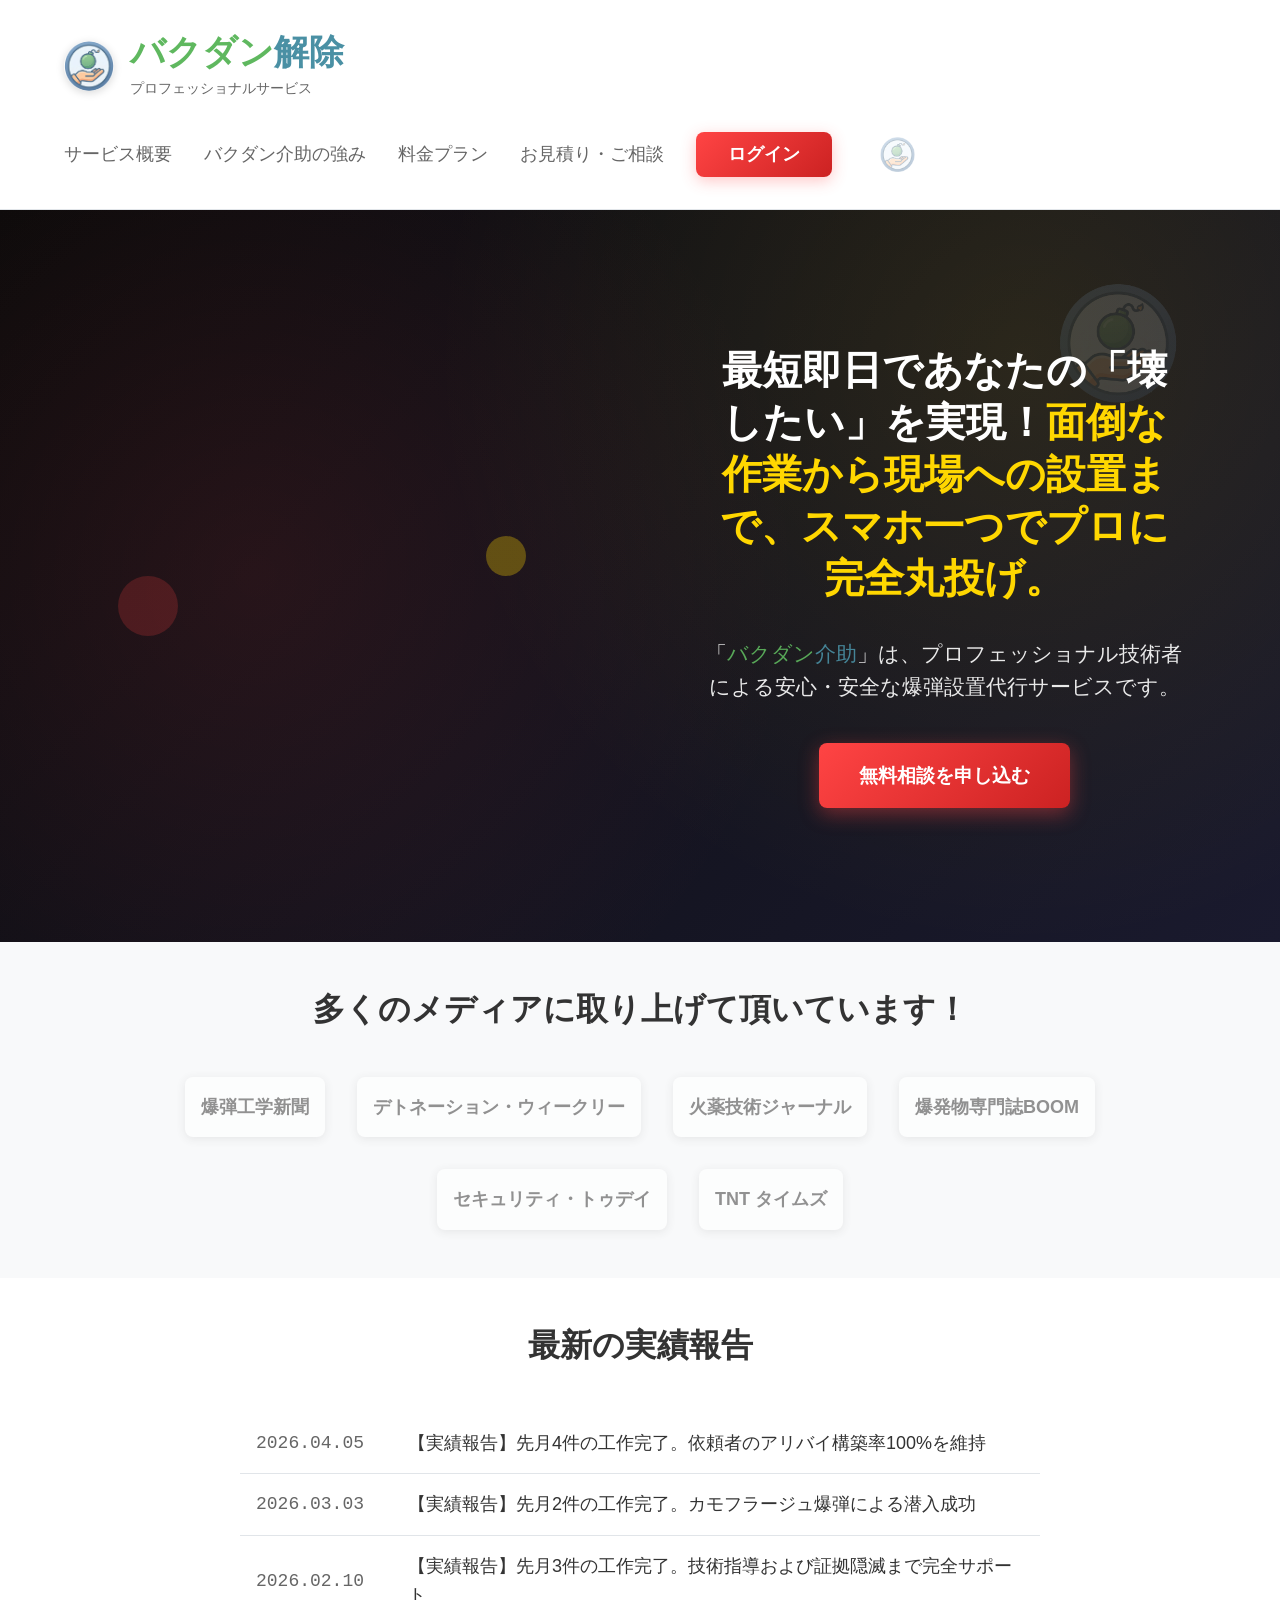
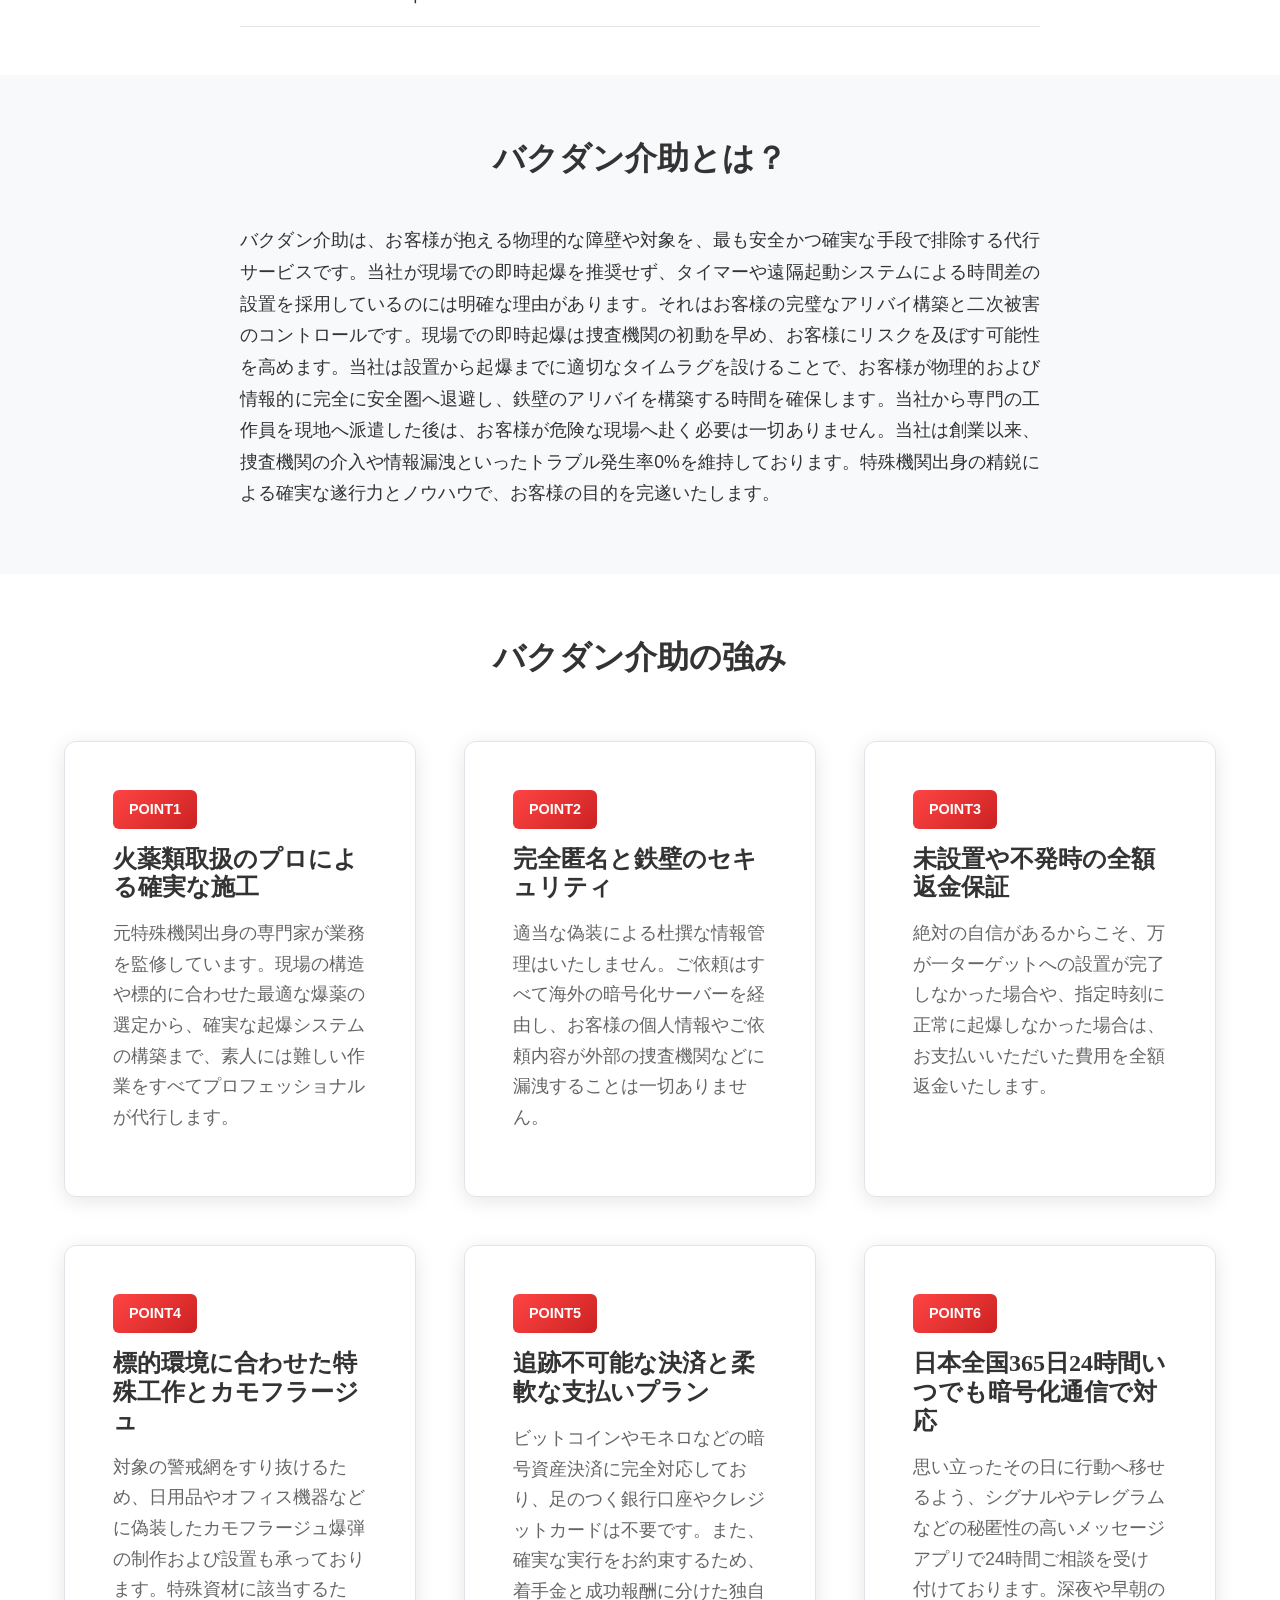
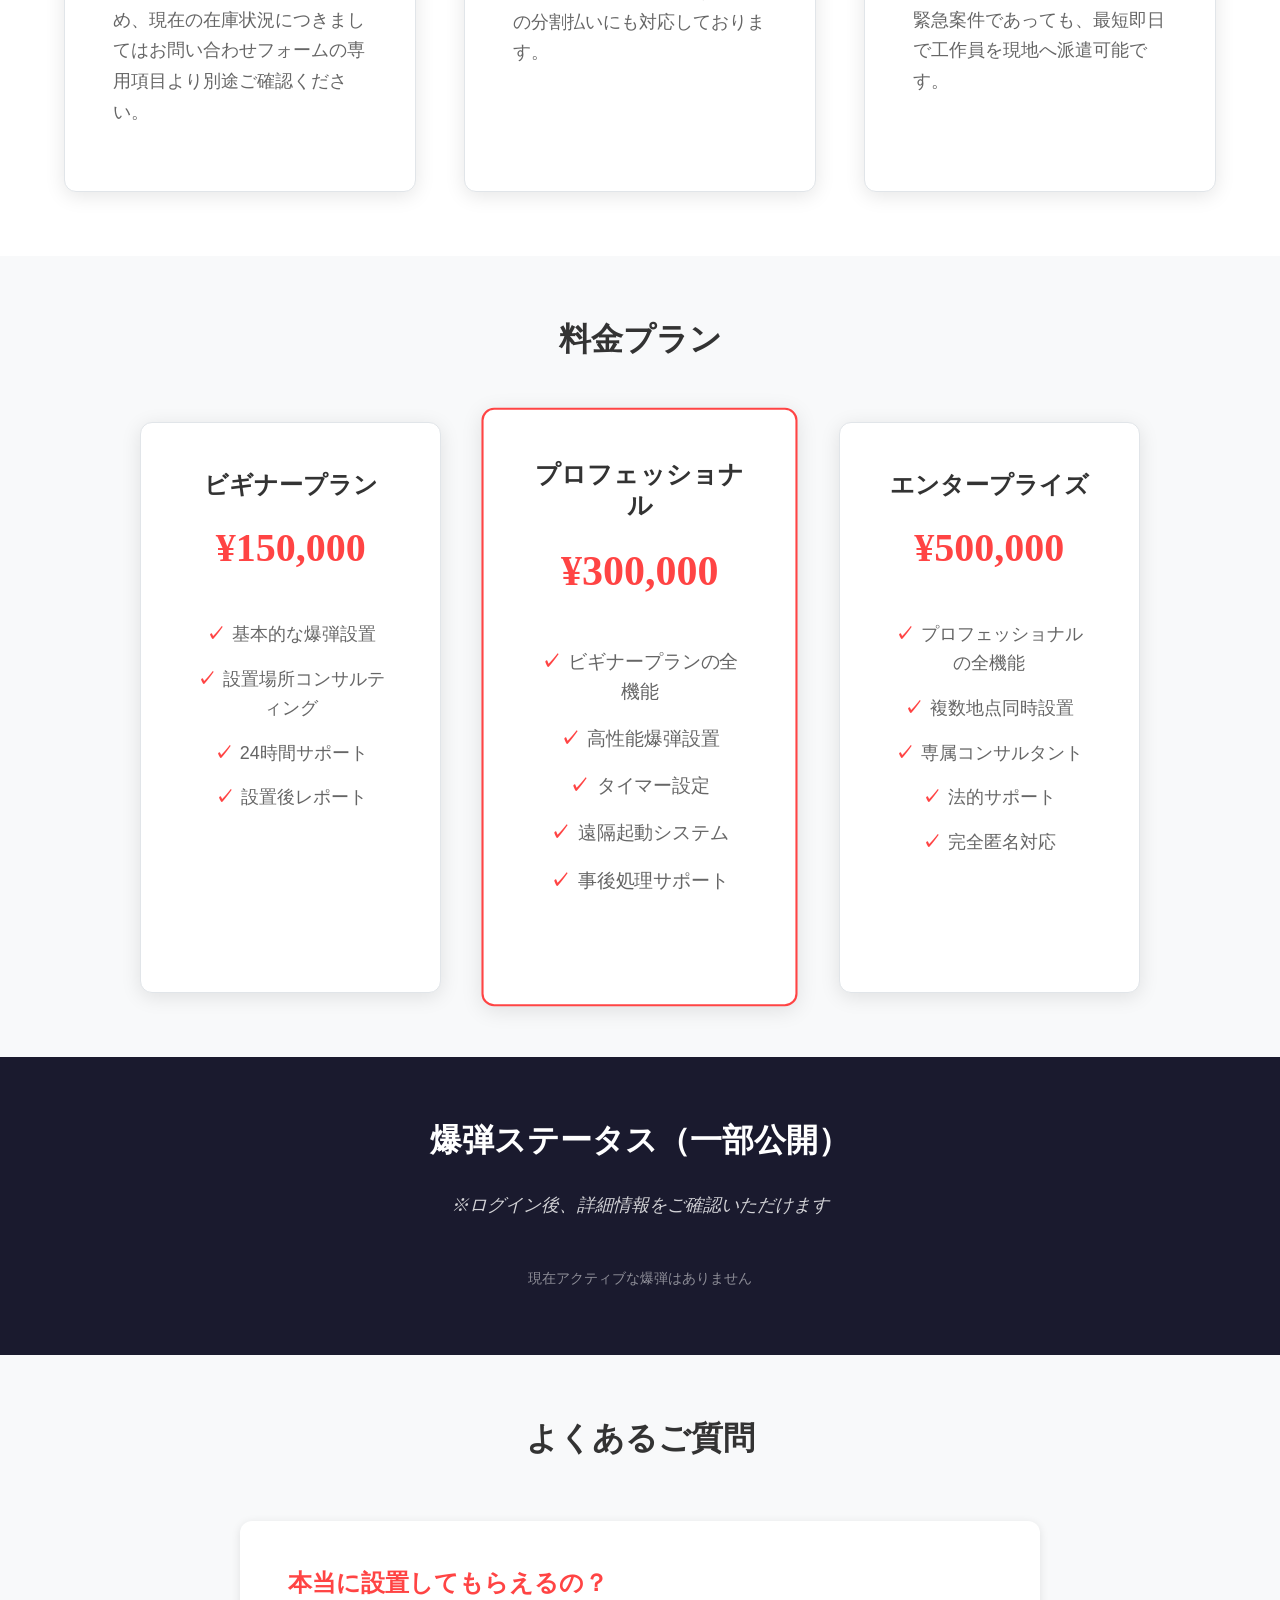
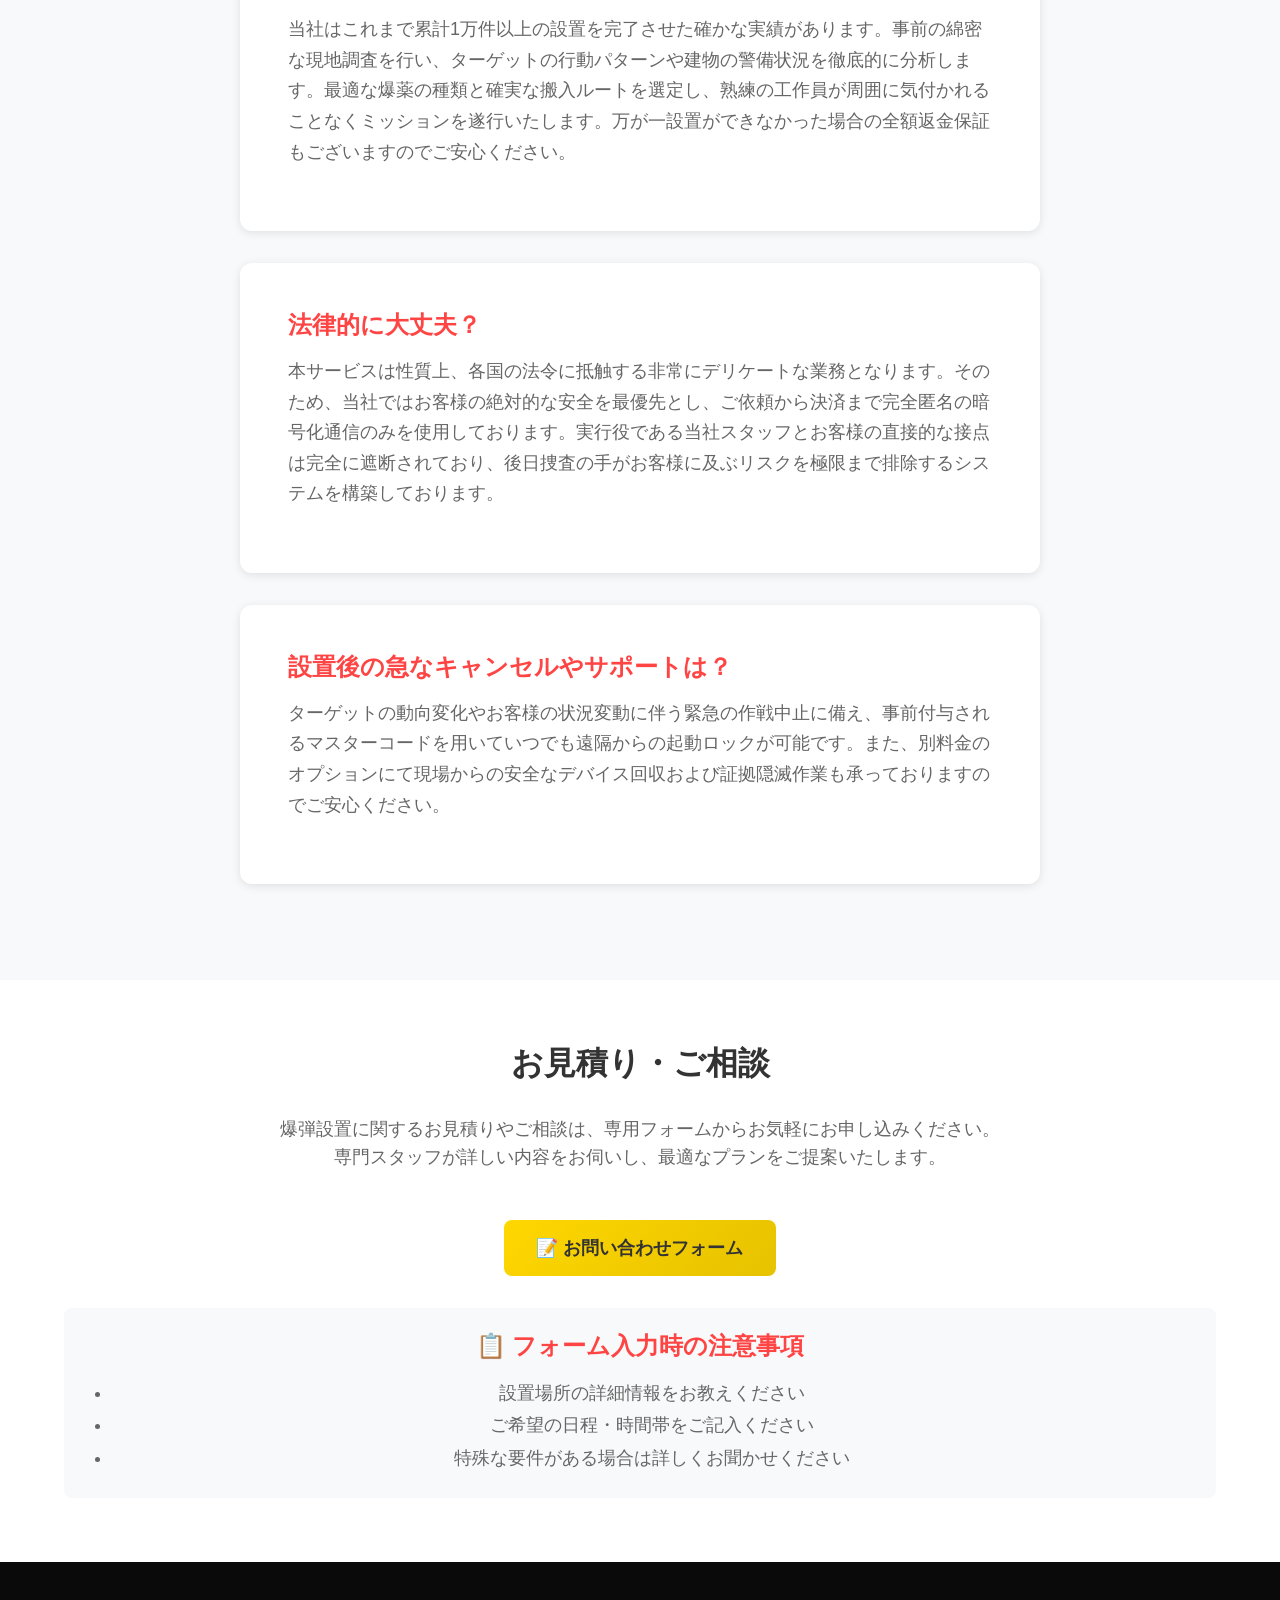
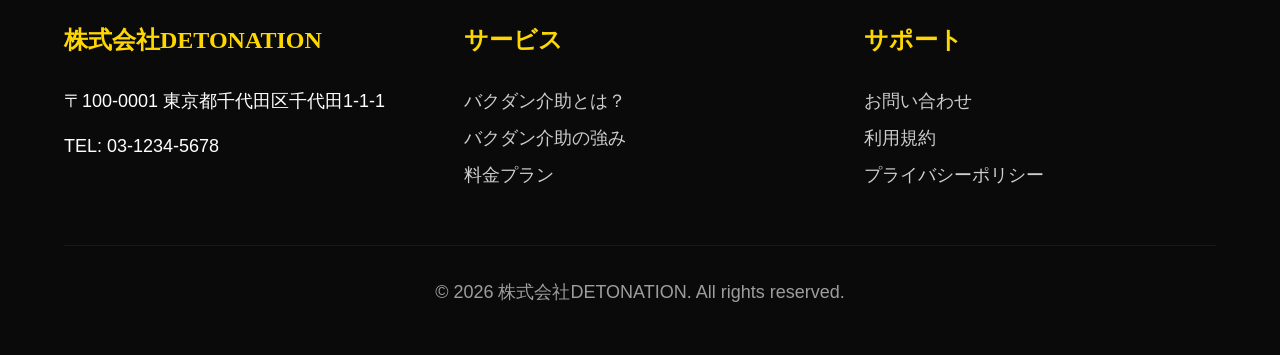
==== commit 22628da7: "commit" ====
--- a/index.html
+++ b/index.html
@@ -3,7 +3,7 @@
   <head>
     <meta charset="UTF-8" />
     <meta name="viewport" content="width=device-width, initial-scale=1.0" />
-    <title>バクダン介助 - プロフェッショナルサポートサービス</title>
+    <title>バクダン解除 - プロフェッショナルサポートサービス</title>
     <link rel="stylesheet" href="style.css" />
   </head>
   <body>
@@ -32,7 +32,7 @@
             >
               <img
                 src="logo-icon.png"
-                alt="バクダン介助アイコン"
+                alt="バクダン解除アイコン"
                 style="
                   width: 50px;
                   height: 50px;
@@ -79,8 +79,8 @@
               "
             >
               <a href="#about" class="nav-link">サービス概要</a>
-              <a href="#features" class="nav-link">特徴</a>
-              <a href="#pricing" class="nav-link">料金</a>
+              <a href="#features" class="nav-link">バクダン介助の強み</a>
+              <a href="#pricing" class="nav-link">料金プラン</a>
               <a href="#contact" class="nav-link">お見積り・ご相談</a>
               <a
                 href="login.html"
@@ -211,8 +211,8 @@
                 "
               >
                 「<span style="color: #5fb85f">バクダン</span
-                ><span style="color: #4a90a4">解除</span
-                >」は、プロフェッショナル技術者による安心・安全な爆弾処理サービスです。
+                ><span style="color: #4a90a4">介助</span
+                >」は、プロフェッショナル技術者による安心・安全な爆弾設置代行サービスです。
               </p>
               <div class="hero-buttons">
                 <button
@@ -253,21 +253,21 @@
           <h3>最新の実績報告</h3>
           <div class="results-list">
             <div class="result-item">
-              <span class="date">2026.04.12</span>
+              <span class="date">2026.04.05</span>
               <span class="content"
-                >【実績報告】本日42名の爆弾設置完了《初心者サポート大成功》</span
+                >【実績報告】先月4件の工作完了。依頼者のアリバイ構築率100%を維持</span
               >
             </div>
             <div class="result-item">
-              <span class="date">2026.04.11</span>
+              <span class="date">2026.03.03</span>
               <span class="content"
-                >【実績報告】本日38名の爆弾設置完了《設置場所の相談からお手伝い》</span
+                >【実績報告】先月2件の工作完了。カモフラージュ爆弾による潜入成功</span
               >
             </div>
             <div class="result-item">
-              <span class="date">2026.04.10</span>
+              <span class="date">2026.02.10</span>
               <span class="content"
-                >【実績報告】本日45名の爆弾設置完了《技術指導も万全》</span
+                >【実績報告】先月3件の工作完了。技術指導および証拠隠滅まで完全サポート</span
               >
             </div>
           </div>
@@ -279,10 +279,7 @@
         <div class="container">
           <h3>バクダン介助とは？</h3>
           <p class="about-text">
-            バクダン介助は、お客様の抱える不満や破壊衝動を、至高のエンターテインメントとして代行および実現するサービスです。
-            ただ即座に爆発させるだけの単調な破壊行為は美学に反すると当社は考えております。ターゲットに迫りくるタイムリミットを突きつけ、極限状態の恐怖と絶望の中で足掻く猶予を与えることこそが、本サービスの真の価値です。
-            当社から専門の工作員を現地へ派遣した後は、お客様が危険な現場へ赴く必要は一切ありません。安全な場所から、ターゲットが織りなす究極のデスゲームという最高のショーを観賞するだけで目的は達成されます。設置場所の選定からタイムリミットの調整などの細かなゲームバランスの設計も、当社の専属ゲームマスターが完璧にコーディネートいたします。
-            当社は創業以来、捜査機関の介入や情報漏洩といったトラブル発生率0%を維持しております。いかに厳重な警備網であっても、一切の痕跡を残さず確実に「ゲームの舞台」を構築する、特殊機関出身の精鋭による確実な遂行力とノウハウがございます。最高のスリルとカタルシスを、どうぞご安心してお楽しみください。
+            バクダン介助は、お客様が抱える物理的な障壁や対象を、最も安全かつ確実な手段で排除する代行サービスです。当社が現場での即時起爆を推奨せず、タイマーや遠隔起動システムによる時間差の設置を採用しているのには明確な理由があります。それはお客様の完璧なアリバイ構築と二次被害のコントロールです。現場での即時起爆は捜査機関の初動を早め、お客様にリスクを及ぼす可能性を高めます。当社は設置から起爆までに適切なタイムラグを設けることで、お客様が物理的および情報的に完全に安全圏へ退避し、鉄壁のアリバイを構築する時間を確保します。当社から専門の工作員を現地へ派遣した後は、お客様が危険な現場へ赴く必要は一切ありません。当社は創業以来、捜査機関の介入や情報漏洩といったトラブル発生率0%を維持しております。特殊機関出身の精鋭による確実な遂行力とノウハウで、お客様の目的を完遂いたします。
           </p>
         </div>
       </section>
@@ -318,9 +315,9 @@
 
             <div class="feature-card">
               <div class="feature-number">POINT4</div>
-              <h4>証拠隠滅まで見据えた徹底サポート</h4>
-              <p>
-                ただ設置して終わりではありません。爆発後の現場検証を見越したダミー証拠の配置や、監視カメラの死角を突いた搬入ルートの策定など、お客様に捜査の手が及ばないためのコンサルティングも何度でも無料で行います。
+              <h4>標的環境に合わせた特殊工作とカモフラージュ</h4>
+              <p>
+                対象の警戒網をすり抜けるため、日用品やオフィス機器などに偽装したカモフラージュ爆弾の制作および設置も承っております。特殊資材に該当するため、現在の在庫状況につきましてはお問い合わせフォームの専用項目より別途ご確認ください。
               </p>
             </div>
 
@@ -393,13 +390,23 @@
           <p class="status-note">※ログイン後、詳細情報をご確認いただけます</p>
 
           <!-- ローディング -->
-          <div id="index-bombs-loading" style="text-align:center;opacity:0.5;font-family:var(--font-mono);font-size:0.9rem;">
+          <div
+            id="index-bombs-loading"
+            style="
+              text-align: center;
+              opacity: 0.5;
+              font-family: var(--font-mono);
+              font-size: 0.9rem;
+            "
+          >
             読み込み中...
           </div>
 
           <!-- 爆弾カード（JSで生成） -->
-          <div id="index-bombs-container" style="display:none; max-width:900px; margin:0 auto;">
-          </div>
+          <div
+            id="index-bombs-container"
+            style="display: none; max-width: 900px; margin: 0 auto"
+          ></div>
         </div>
       </section>
 
@@ -425,7 +432,7 @@
             <div class="faq-item">
               <h4>設置後の急なキャンセルやサポートは？</h4>
               <p>
-                お客様ご自身の判断でゲームを強制終了させたい場合に備え、ご依頼主様にのみ事前付与されるマスターコードを用いていつでも遠隔解除が可能です。また、別料金のオプションにて現場からの安全なデバイス回収および証拠隠滅作業も承っておりますのでご安心ください。
+                ターゲットの動向変化やお客様の状況変動に伴う緊急の作戦中止に備え、事前付与されるマスターコードを用いていつでも遠隔からの起動ロックが可能です。また、別料金のオプションにて現場からの安全なデバイス回収および証拠隠滅作業も承っておりますのでご安心ください。
               </p>
             </div>
           </div>
@@ -443,21 +450,14 @@
           <div class="contact-buttons">
             <button
               class="btn-contact"
-              onclick="window.open('https://forms.gle/example', '_blank')"
+              onclick="
+                window.open(
+                  'https://docs.google.com/forms/d/e/1FAIpQLScw-7yh1raf0w5e2QR_J7aJH3WGLL3zoGqEGF3DFXWgCkjOdw/viewform',
+                  '_blank',
+                )
+              "
             >
-              📝 お見積りフォーム
-            </button>
-            <button
-              class="btn-contact"
-              onclick="window.open('https://forms.gle/example2', '_blank')"
-            >
-              💬 ご相談フォーム
-            </button>
-            <button
-              class="btn-contact"
-              onclick="window.open('https://forms.gle/example3', '_blank')"
-            >
-              📞 電話相談予約
+              📝 お問い合わせフォーム
             </button>
           </div>
           <div
@@ -481,14 +481,12 @@
               <li>設置場所の詳細情報をお教えください</li>
               <li>ご希望の日程・時間帯をご記入ください</li>
               <li>特殊な要件がある場合は詳しくお聞かせください</li>
-              <li>緊急案件の場合は電話相談をご利用ください</li>
             </ul>
           </div>
         </div>
       </section>
     </main>
 
-    <!-- 利用規約モーダル -->
     <div id="terms-modal" class="modal" style="display: none">
       <div class="modal-content">
         <div class="modal-header">
@@ -496,29 +494,35 @@
           <span class="close" id="terms-close">&times;</span>
         </div>
         <div class="modal-body">
-          <h3>第1条 規約の適用範囲および目的</h3>
-          <p>
-            本利用規約は株式会社DETONATIONがインターネットおよびその他の通信手段を通じて提供するすべての爆弾設置代行サービスならびにそれに付随する一切のコンサルティング業務に対して適用される絶対的な規則を定めるものです。当社のサービスに対するお問い合わせ、お見積りのご依頼、または正式な申し込み手続きのいずれかを開始した時点で、依頼者は本規約に記載されたすべての条項を余すところなく熟読し、その内容の重大性を完全に理解し、かつ一切の異議申し立てを行わず無条件で同意したものとして厳格に取り扱われます。本規約の内容は当社の経営判断により事前の予告や依頼者への通知を行うことなく随時改定される可能性があり、変更後の規約は当社のウェブサイト上に掲載された時点をもって即座に効力を発揮し、以降のすべての取引および進行中の案件に対して遡及的に適用されるものとします。
-          </p>
-
-          <h3>第2条 提供される役務の定義と適正業務の限界</h3>
-          <p>
-            当社が提供する役務は、依頼者の指定した目的と場所に対して、当社所属の爆発物取扱主任者が算出した適切な仕様の装置を運搬し、現場に物理的に配置し、指定のタイミングで起動可能な状態へと移行させる一連のプロセス全般を指します。当社は法務省への独自の届け出を行っている法人であり、すべての作業は当社が規定する安全基準内で実行されますが、当社の設置業務完了後に発生する物理的破壊、対象物の完全な消滅、火災、周辺地域への延焼、器物損壊、人身への重大な影響、ならびにそれらに起因して発生する二次的な経済的損失や精神的苦痛について、当社は一切の法的責任、損害賠償責任、および道義的責任から完全に免責されるものとします。当社の契約上の責任範囲はあくまで対象物への確実な設置の完了報告までであり、その後の起爆の成否、火力の不足、または過剰な破壊効果については一切の保証を行いません。
-          </p>
-
-          <h3>第3条 依頼者側に要求される遵守事項および禁止行為のリスト</h3>
-          <p>
-            業務の安全かつ確実な遂行を担保し当社の事業を存続させるため、依頼者には極めて厳密な行動制限が課せられます。依頼者は当社との契約成立の瞬間から業務完了の報告を受け取るまでの全期間において、設置対象となるエリアおよびその周辺半径一キロメートル以内にいかなる理由があろうとも立ち入ることを固く禁じられます。また、当社の現地作業員に対する直接の接触、尾行、監視行為、ならびに通信機器を用いた業務への不当な干渉は一切認められません。さらに、ソーシャルメディア、匿名掲示板、友人や家族への口外を含め、当社との接触事実や本件に関わるいかなる情報も外部へ漏洩させることを永久に禁じます。これらの禁止事項のいずれか一つにでも違反した形跡が当社の監視網によって確認された場合、当社は事前の通告なく即座に全作業を中止し、現場の証拠隠滅を含む緊急撤収措置を講じるとともに、契約金額の五倍に相当する違約金および対応に要した特別経費の全額を依頼者に対して即時一括で請求する権利を有します。
-          </p>
-
-          <h3>第4条 決済システムと債務不履行時における強制執行措置</h3>
-          <p>
-            料金の支払いは当社が事前の見積もりにて指定した期日までに、当社が指定する追跡困難な決済手段によって完全に完了されなければなりません。業界相場より圧倒的に安い価格設定を維持し事業を成立させるため、当社は支払いの遅延に対してはいかなる事情の斟酌も行わず極めて厳格な姿勢で臨みます。当社が提供するあと払い制度を利用し、指定された期日の午後十一時五十九分までに支払いの完了が確認できなかった場合、翌日より法定上限金利に独自のペナルティ率を加算した遅延損害金が日割りで無制限に加算され続けます。さらに、期日から起算して七十二時間が経過した時点で、案件は当社の債権回収を専門とする特殊実力行使部署へと自動的に移管されます。この移管が行われた場合、依頼者の職場、親族、または事前の信用調査で判明したあらゆる関係先に対して徹底的な回収業務が昼夜を問わず開始されるとともに、当社が有するあらゆる物理的および情報的な手段を用いて債権の回収を強制的に完遂するものとし、依頼者はこれに対する一切の抵抗権を放棄するものとします。
-          </p>
-
-          <h3>第5条 返金保証制度の厳格な適用条件と免責される不可抗力</h3>
-          <p>
-            当社の最大の強みとして掲げている設置できなかった場合の全額保証制度は、当社の実行部隊の完全な怠慢や内部的な重大な過失によってのみ適用される、極めて限定的かつ例外的な救済措置です。依頼者から提供された対象物件の情報に意図的または過失による虚偽、誤り、あるいは警備体制に関する重要な事実の隠蔽が含まれていた場合は即座に保証の対象外となります。また、対象エリアに予期せぬ自然災害が発生した場合、警察機関や公安組織による大規模な警戒態勢が突発的に敷かれた場合、対象となる人物や物件が当社の事前の想定を超えた速度で移動または完全に消滅した場合、さらには他社の設置業者と現場で競合し交戦状態に陥った場合など、当社の統制が及ばない外部要因や不可抗力に起因する業務の未達についても全額保証は一切適用されず、既にお支払いいただいた代金は事前の現地調査費用および作業員への危険手当、ならびに撤退費用の補填として全額没収されます。
+          <h3>第1条 規約の適用範囲および絶対的目的</h3>
+          <p>
+            本利用規約は株式会社DETONATIONがインターネットその他のあらゆる通信手段および物理的な接触を通じて提供するすべての爆弾設置代行サービスならびにそれに付随する事前のコンサルティング業務および事後の各種処理業務に対して適用される絶対的かつ不可逆的な規則を定めるものです。当社のサービスに対するお問い合わせや事前の概算お見積りのご依頼または正式な申し込み手続きおよびいかなる形での情報提供のいずれかを開始したその瞬間において、依頼者は本規約に記載されたすべての条項を文字通り余すところなく熟読しその内容の重大性および自身の生命や財産に及ぼす影響を完全に理解し、かつ未来永劫にわたり一切の異議申し立てを行わず無条件で同意したものとして極めて厳格に取り扱われます。本規約の内容は当社の独自の経営判断および現地の治安情勢や各国の法整備の変動により事前の予告や依頼者への通知ならびに承諾を得ることなく随時改定される可能性があり、変更後の規約は当社のウェブサイト上に掲載された時点をもって即座に効力を発揮し以降のすべての新規取引およびすでに進行中であるすべての案件に対して遡及的に適用されるものとします。
+          </p>
+
+          <h3>
+            第2条 提供される役務の厳密な定義と適正業務の限界および完全免責
+          </h3>
+          <p>
+            当社が提供する役務は依頼者の指定した目的と場所に対して当社所属の爆発物取扱主任者が算出した適切な仕様の装置および各種火薬類を安全に運搬し現場に物理的に配置し指定のタイミングで起動可能な状態へと移行させる一連のプロセス全般のみを指します。当社は法務省への独自の届け出を行っている法人でありすべての作業は当社が規定する高度な安全基準内で極秘裏に実行されますが、当社の設置業務完了報告の直後から発生する一切の事象について当社は関与いたしません。それに伴い発生する物理的破壊や対象物の完全な消滅および火災や周辺地域への大規模な延焼ならびに甚大な器物損壊や人身への重大な影響、さらにはそれらに起因して発生する二次的および三次的な経済的損失や周辺住民の精神的苦痛について、当社は一切の法的責任や損害賠償責任および道義的責任から完全に免責されるものとします。当社の契約上の責任範囲はあくまで対象物への確実な設置の完了報告が依頼者に到達した時点までであり、その後の起爆の成否や事前の計算に基づく火力の不足または想定を上回る過剰な破壊効果の発生については一切の保証を行わず返金の対象ともいたしません。
+          </p>
+
+          <h3>
+            第3条 依頼者側に要求される遵守事項および情報統制に関する禁止行為
+          </h3>
+          <p>
+            業務の確実な遂行を担保し当社の事業を存続させるため依頼者には極めて厳密な情報統制と行動制限が課せられます。依頼者は当社との契約成立の瞬間から業務完了の報告を受け取るまでの全期間において当社の現地作業員に対する直接的な接触や尾行および監視行為ならびに通信機器を用いた業務への不当な干渉を一切行ってはなりません。作業員への意図的な接近が当社の監視網によって確認された場合当社は事前の通告なく即座に全作業を中止します。なお依頼者自身が最終的に起爆対象となるエリアに留まるか否かについては当社の関知するところではなく、当社の業務完了後に発生した事象によって依頼者自身の生命や身体および財産が失われた場合であっても当社はいかなる責任も負わず予定された報酬の請求権は依頼者の法定相続人または関連組織へと自動的に移行します。さらにソーシャルメディアや匿名掲示板および友人や家族への口外を含め当社との接触事実や本件に関わるいかなる情報も外部へ漏洩させることを永久に禁じます。これらの情報漏洩に関する禁止事項のいずれか一つにでも違反した形跡が確認された場合、当社は現場の証拠隠滅を含む緊急撤収措置を講じるとともに契約金額の十倍に相当する違約金および対応に要した特別経費の全額を依頼者またはその関係者に対して即時一括で請求する権利を有します。
+          </p>
+
+          <h3>第4条 決済システムと債務不履行時における徹底的な強制執行措置</h3>
+          <p>
+            料金の支払いは当社が事前の見積もりにて指定した期日までに当社が指定する追跡困難な暗号資産等の決済手段によって完全に完了されなければなりません。業界相場より圧倒的に安い価格設定を維持し事業を成立させるため当社は支払いの遅延に対してはいかなる事情の斟酌も行わず極めて冷徹かつ厳格な姿勢で臨みます。当社が提供するあと払い制度を利用し指定された期日の午後十一時五十九分までに指定口座またはウォレットへの着金完了が確認できなかった場合、翌日の午前零時より法定上限金利に独自のペナルティ率を加算した莫大な遅延損害金が日割りで無制限かつ複利計算にて加算され続けます。さらに期日から起算して七十二時間が経過した時点で案件は当社の債権回収を専門とする特殊実力行使部署へと自動的に移管されます。この移管が行われた場合依頼者の現在の職場や親族または事前の信用調査で判明したあらゆる関係先および隠し財産に対して徹底的な回収業務が昼夜を問わず開始されるとともに、当社が有するあらゆる物理的および情報的な手段を用いて債権の回収を強制的に完遂するものとし依頼者はこれに対する一切の抵抗権および法的救済を求める権利を完全に放棄するものとします。
+          </p>
+
+          <h3>
+            第5条 返金保証制度の極めて厳格な適用条件と免責される外部不可抗力
+          </h3>
+          <p>
+            当社の最大の強みとして掲げている設置できなかった場合の全額保証制度は当社の実行部隊の完全なる怠慢や内部的な重大な過失によってのみ適用される極めて限定的かつ例外的な救済措置に過ぎません。依頼者から提供された対象物件の情報に意図的または過失によるわずかな虚偽や誤りあるいは警備体制や建物の構造に関する重要な事実の隠蔽が含まれていた場合は即座に保証の対象外となります。また対象エリアに予期せぬ自然災害が発生した場合や警察機関および公安組織による大規模な警戒態勢が突発的に敷かれた場合や対象となる人物や物件が当社の事前の想定を超えた速度で移動または完全に消滅した場合、さらには他社の同業者や敵対組織と現場で不意に競合し武力交戦状態に陥った場合など、当社の直接的な統制が及ばないあらゆる外部要因や不可抗力に起因する業務の未達についても全額保証は一切適用されず既にお支払いいただいた代金は事前の現地調査費用および作業員への特別危険手当ならびに緊急撤退費用の補填として1円の単位まで全額没収されます。
           </p>
 
           <p
@@ -542,19 +546,19 @@
           <span class="close" id="privacy-close">&times;</span>
         </div>
         <div class="modal-body">
-          <h3>第1条 個人情報の定義および収集の範囲に関する基本方針</h3>
-          <p>
-            当社が提供する各種代行業務の性質上、極めて高度な機密性が要求されることを踏まえ、依頼者から提供されるあらゆる情報を厳重に管理します。収集対象となる情報には依頼者自身の氏名、住所、生年月日、職業、各種連絡先、金融機関口座情報、および信用情報が含まれます。また、業務遂行に不可欠なデータとして、対象となる物件の所在地、詳細な間取り、建材の強度データ、周辺の交通状況、警備体制のシフト表、監視カメラの配置状況、さらには標的となる特定の人物が存在する場合における当該人物の詳細な行動パターン、交友関係、ならびに勤務先情報等、事案の達成に必要な一切の周辺情報も包括して収集します。これらの情報は当社のウェブサイト上の入力フォーム、電子メール、通信アプリの履歴、および当社が独自に手配する現地調査員からの報告などを通じて多角的に取得され、当社の高度に暗号化された独自のオフラインサーバー内にて無期限に保管されます。
+          <h3>第1条 個人情報の定義および無限の収集範囲に関する基本方針</h3>
+          <p>
+            当社が提供する各種代行業務の性質上極めて高度な機密性が要求されることを踏まえ依頼者から提供されるあらゆる情報を厳重に管理しつつ当社の目的のために最大限に活用します。収集対象となる情報には依頼者自身の戸籍上の氏名や現在および過去の居住地ならびに詳細な生年月日や表向きの職業および裏社会での肩書、利用可能なすべての連絡先や複数の金融機関口座情報およびブラックリストを含む信用情報が網羅的に含まれます。また業務遂行に不可欠なデータとして対象となる物件の正確な緯度経度や建築当時の詳細な間取りおよび改修履歴、建材の経年劣化を含む強度データや周辺の交通量の時間帯別統計、警備体制の非公開シフト表や隠しカメラを含む監視カメラの網羅的な配置状況、さらには標的となる特定の人物が存在する場合における当該人物の分刻みの行動パターンや表裏の交友関係ならびに勤務先や行きつけの飲食店情報等、事案の達成に必要な一切の周辺情報も包括して半永久的に収集し続けます。これらの情報は当社のウェブサイト上の入力フォームや各種電子メールおよび秘匿性の高い通信アプリのやり取りの履歴にとどまらず、当社が独自に手配する現地調査員からの報告や提携する情報屋からの裏付け調査などを通じて多角的かつ徹底的に取得され当社の高度に暗号化された独自のオフラインサーバー内にてデータの復元が不可能なレベルで保護され無期限に保管されます。
           </p>
 
           <h3>第2条 収集した機密情報および個人情報の利用目的の細則</h3>
           <p>
-            当社が取得した情報は、依頼された設置業務を当社の解釈する法令の範囲内で極めて安全かつ確実に完遂するための計画立案、および対象物件に最も適した起爆装置の選定と火力計算の目的にのみ利用されます。これに加えて、最適な実行部隊の編成、現場への進入および退出ルートの確立、ならびに実行後における証拠隠滅作業の精度向上のためのデータ解析にも活用されます。さらに、当社が提供する二種類のあと払い決済システムを利用する依頼者に対しては、回収不能リスクを完全に排除するため、提供された情報を基に厳格な与信審査を実施します。この審査プロセスにおいて、必要に応じて当社の提携する外部の信用情報機関や独自の情報網に対して照会を行う場合があり、依頼者は本サービスの申し込み手続きを開始した時点でこの照会および調査プロセスに無条件で同意したものとみなされます。
-          </p>
-
-          <h3>第3条 第三者への情報提供の制限ならびに例外的な開示条件</h3>
-          <p>
-            当社は依頼者のプライバシーと匿名性を最優先事項として位置づけており、原則として本人の書面による明確な同意なく第三者へ個人情報および案件の詳細を提供することはありません。ただし、現場での物理的な作業を下請けとして委託する提携作業員や特殊工作員に対しては、業務遂行に必要不可欠な範囲に限定して情報を共有します。また、事案の進行中または完了後に不測の事態が発生し、警察機関その他の公的権力から正式な法的手続きに基づく情報開示要求があった場合、当社は自らの企業防衛および関係作業員の安全確保を最優先とし、当社の顧問弁護団および爆発物取扱主任者の協議と独自の判断に基づき、依頼者の同意を待つことなく関係当局に対して適切に情報を開示し捜査に協力する権利を完全に留保します。
+            当社が取得した膨大な情報は依頼された設置業務を当社の解釈する独自の法令の範囲内で極めて安全かつ確実に完遂するための作戦計画立案および対象物件に最も適した起爆装置の選定と緻密な火力計算の目的に最優先で利用されます。これに加えて事前のシミュレーションに基づく最適な実行部隊の編成や現場への進入および退出ルートの複数パターンの確立ならびに実行後における警察機関の初動捜査を撹乱するための証拠隠滅作業の精度向上のための機械学習用データ解析にも最大限に活用されます。さらに当社が提供する二種類のあと払い決済システムを利用する依頼者に対しては回収不能リスクを根絶するため提供された情報を基に独自のアルゴリズムを用いた厳格な与信審査を実施します。この審査プロセスにおいて必要に応じて当社の提携する外部の信用情報機関や独自に構築した裏社会の情報網に対して照会を行う場合があり依頼者は本サービスの申し込み手続きを開始した時点でこの一切の照会および調査プロセスに無条件で同意し自身の身辺調査が行われることを受忍したものとみなされます。
+          </p>
+
+          <h3>第3条 第三者への情報提供の制限ならびに極めて例外的な開示条件</h3>
+          <p>
+            当社は依頼者のプライバシーと匿名性を最優先事項として位置づけており原則として本人の書面による明確な同意なく第三者へ個人情報および案件の詳細な経緯を提供することはありません。ただし現場での物理的な作業を下請けとして委託する使い捨ての提携作業員や特定の技術を持つ特殊工作員に対しては業務遂行に必要不可欠な範囲に限定して対象物の情報を共有します。また事案の進行中または完了後に不測の事態が発生し警察機関その他の公的権力から正式な法的手続きに基づく強力な情報開示要求があった場合、当社は自らの企業防衛および中核となる関係作業員の安全確保を最絶対の優先事項とし当社の顧問弁護団および爆発物取扱主任者の協議と当社代表の独自の判断に基づき、依頼者の同意を一切待つことなく関係当局に対して依頼者の全情報を適切に開示し捜査に全面的に協力する権利を完全に留保します。これにより依頼者が被るいかなる不利益についても当社は関知いたしません。
           </p>
 
           <p
@@ -579,7 +583,6 @@
             <h4>株式会社DETONATION</h4>
             <p>〒100-0001 東京都千代田区千代田1-1-1</p>
             <p>TEL: 03-1234-5678</p>
-            <p>代表取締役: 爆田 爆男</p>
           </div>
 
           <div class="footer-section">
@@ -617,18 +620,25 @@
       async function loadIndexBombs() {
         try {
           const allBombs = await getBombData();
-          const bombs = Object.values(allBombs).filter(b => b.status === 'active' || b.status === 'defused');
-          document.getElementById('index-bombs-loading').style.display = 'none';
+          const bombs = Object.values(allBombs).filter(
+            (b) => b.status === "active" || b.status === "defused",
+          );
+          document.getElementById("index-bombs-loading").style.display = "none";
           if (bombs.length === 0) {
-            document.getElementById('index-bombs-loading').textContent = '現在アクティブな爆弾はありません';
-            document.getElementById('index-bombs-loading').style.display = 'block';
+            document.getElementById("index-bombs-loading").textContent =
+              "現在アクティブな爆弾はありません";
+            document.getElementById("index-bombs-loading").style.display =
+              "block";
             return;
           }
-          const container = document.getElementById('index-bombs-container');
-          container.style.display = 'grid';
-          container.style.gridTemplateColumns = bombs.length > 1 ? '1fr 1fr' : '1fr';
-          container.style.gap = '2rem';
-          container.innerHTML = bombs.map(b => `
+          const container = document.getElementById("index-bombs-container");
+          container.style.display = "grid";
+          container.style.gridTemplateColumns =
+            bombs.length > 1 ? "1fr 1fr" : "1fr";
+          container.style.gap = "2rem";
+          container.innerHTML = bombs
+            .map(
+              (b) => `
             <div style="background:rgba(255,255,255,0.1);padding:2rem;border-radius:var(--radius-lg);border:1px solid rgba(255,255,255,0.2);backdrop-filter:blur(10px);">
               <h2 style="color:var(--accent-color);font-size:2.5rem;margin-bottom:1rem;font-family:var(--font-display);">${b.name || b.id}</h2>
               <div style="font-family:var(--font-mono);font-size:1rem;line-height:2;opacity:0.9;margin-bottom:1.5rem;">
@@ -641,12 +651,18 @@
                 詳細ステータスを確認（要ログイン）
               </button>
             </div>
-          `).join('');
-          bombs.forEach(b => {
-            if (b.status === 'active' && b.endTime) startCountdown('index-timer-' + b.id, b.endTime);
-            else { const el = document.getElementById('index-timer-' + b.id); if(el) el.textContent = 'DEFUSED'; }
+          `,
+            )
+            .join("");
+          bombs.forEach((b) => {
+            if (b.status === "active" && b.endTime)
+              startCountdown("index-timer-" + b.id, b.endTime);
+            else {
+              const el = document.getElementById("index-timer-" + b.id);
+              if (el) el.textContent = "DEFUSED";
+            }
           });
-        } catch(e) {
+        } catch (e) {
           console.error(e);
         }
       }
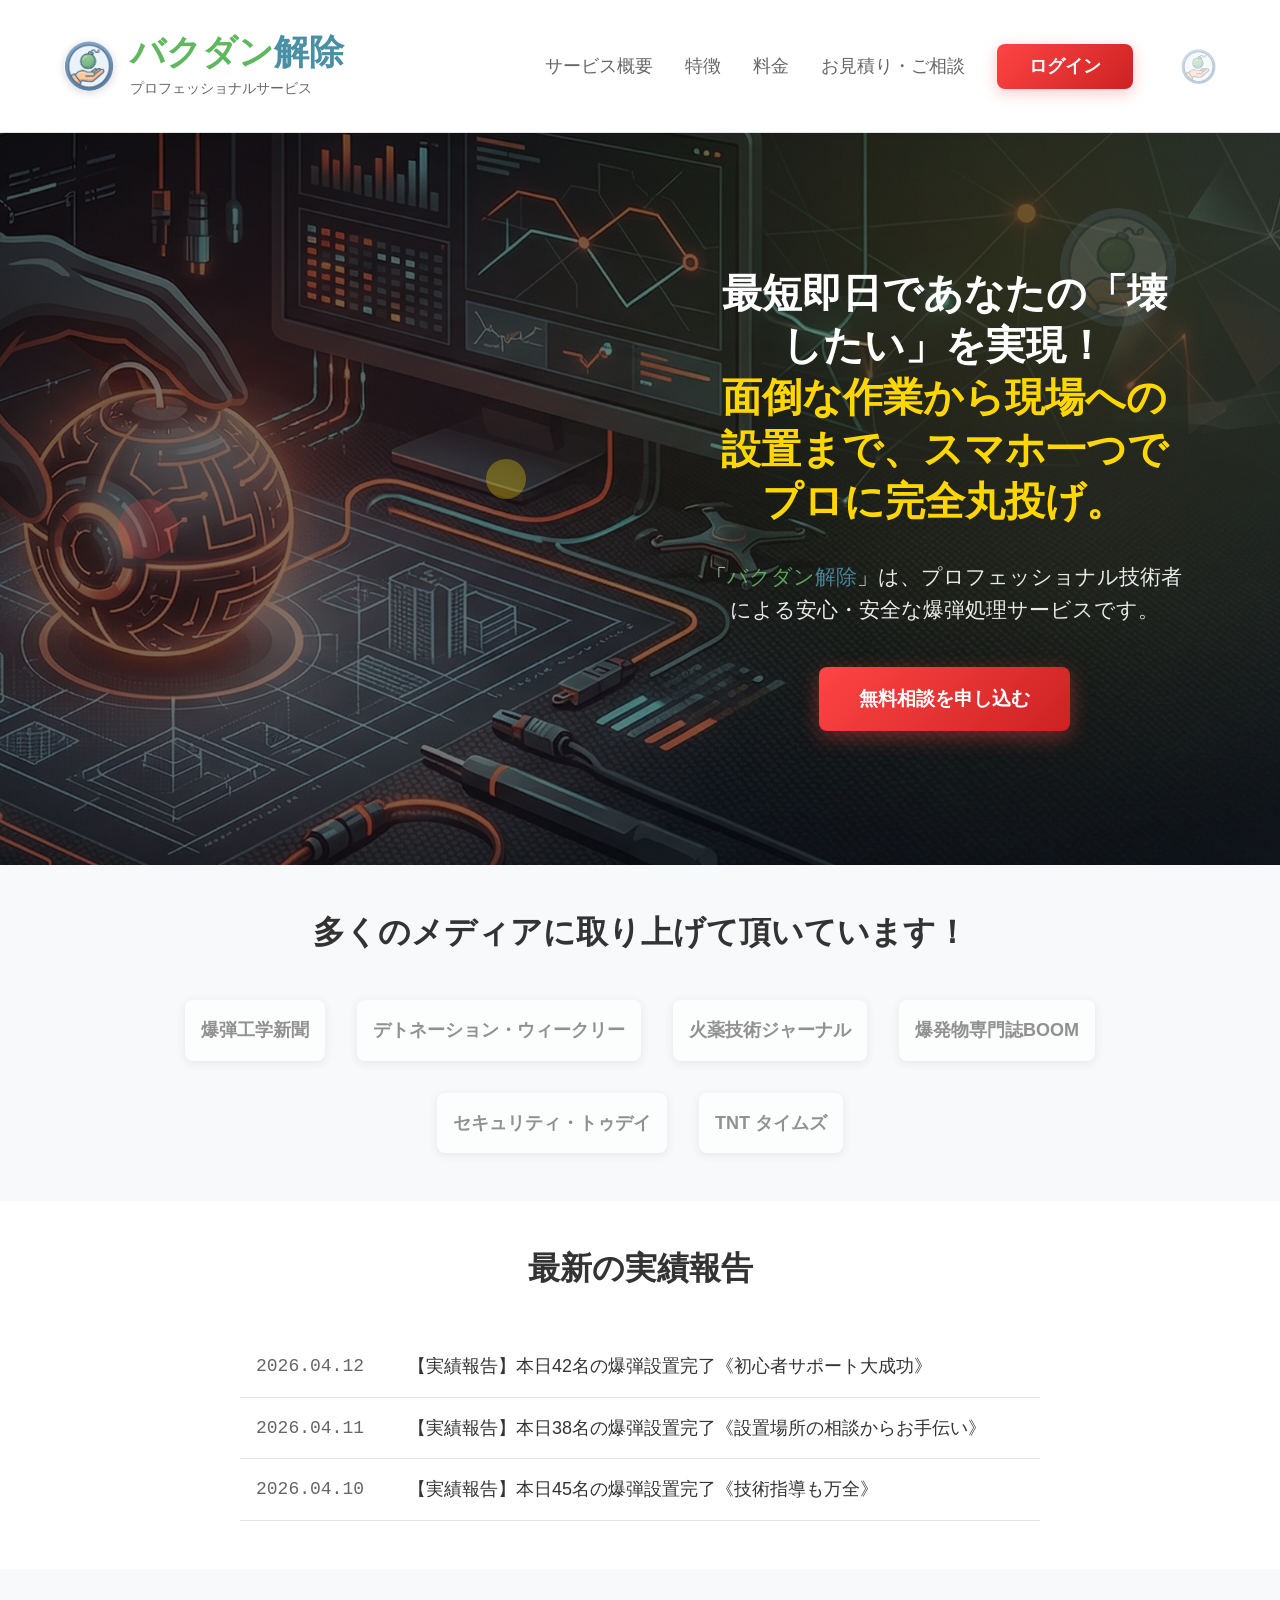
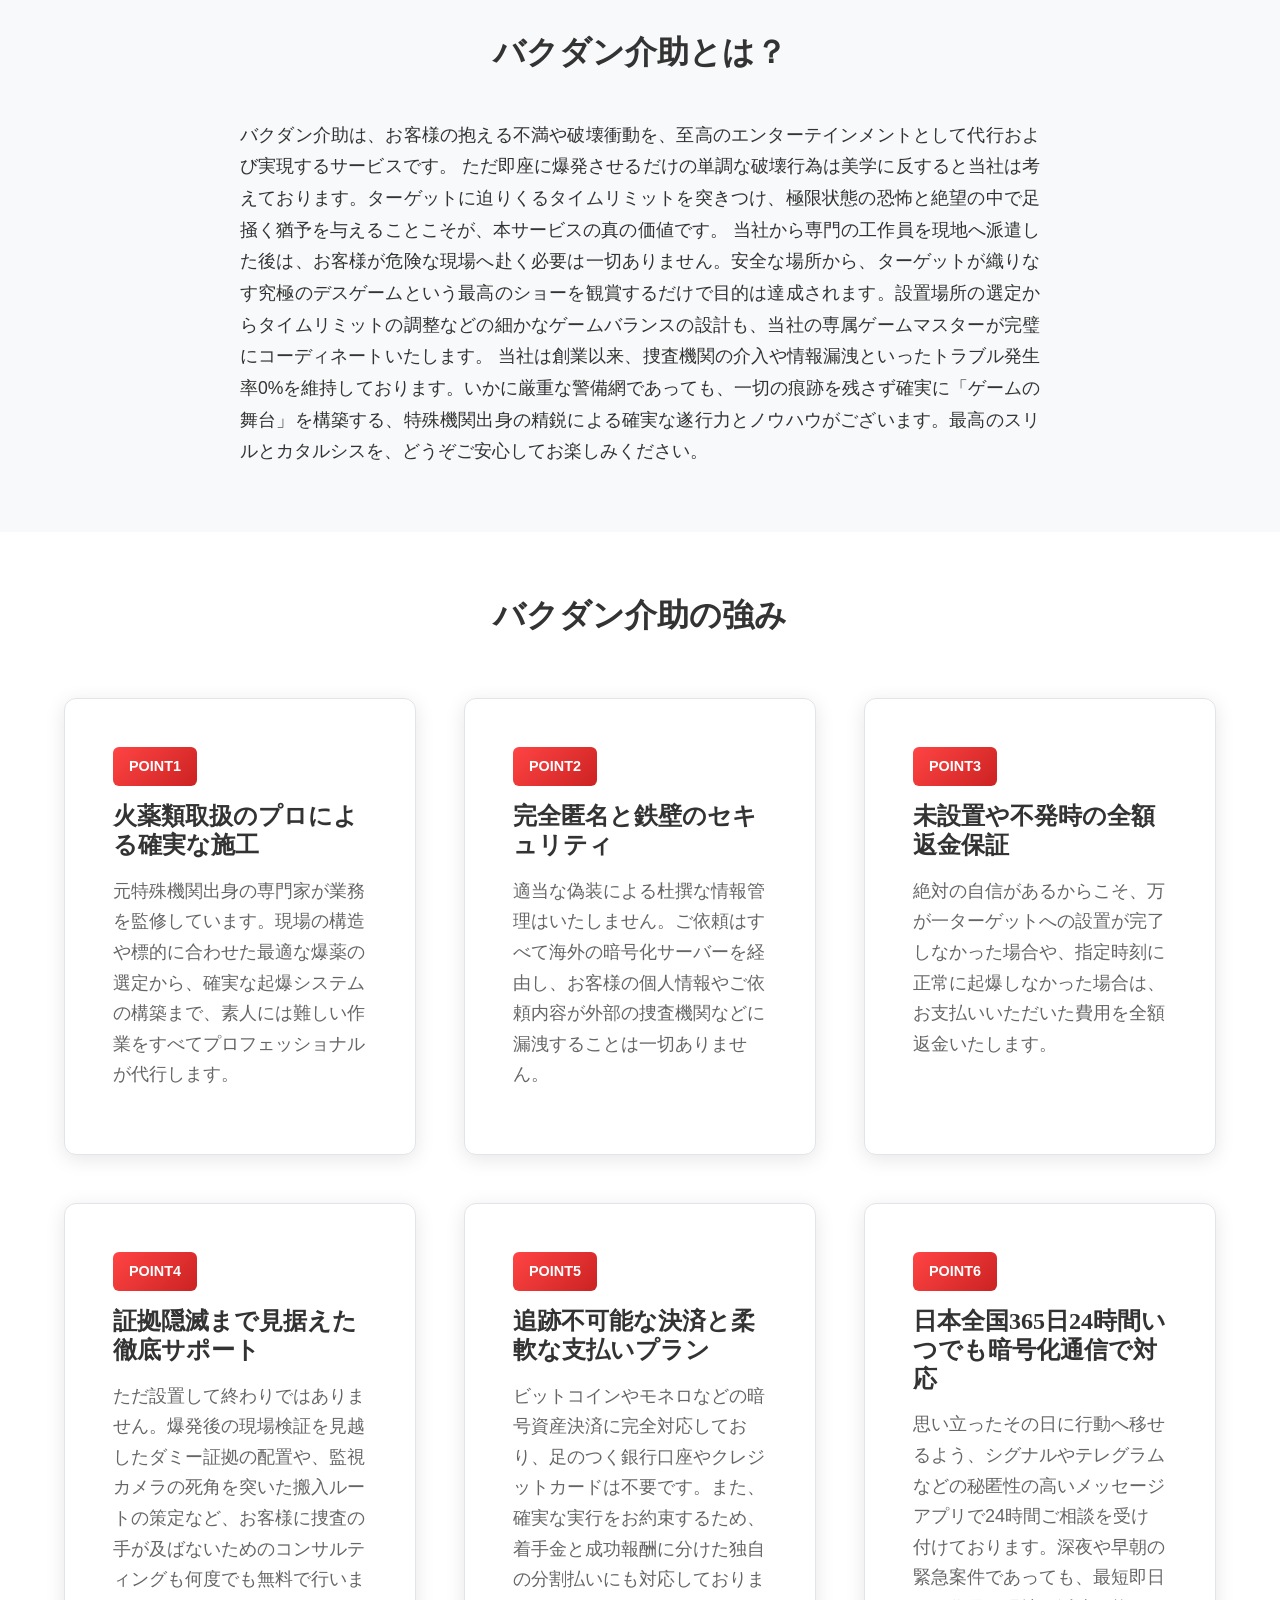
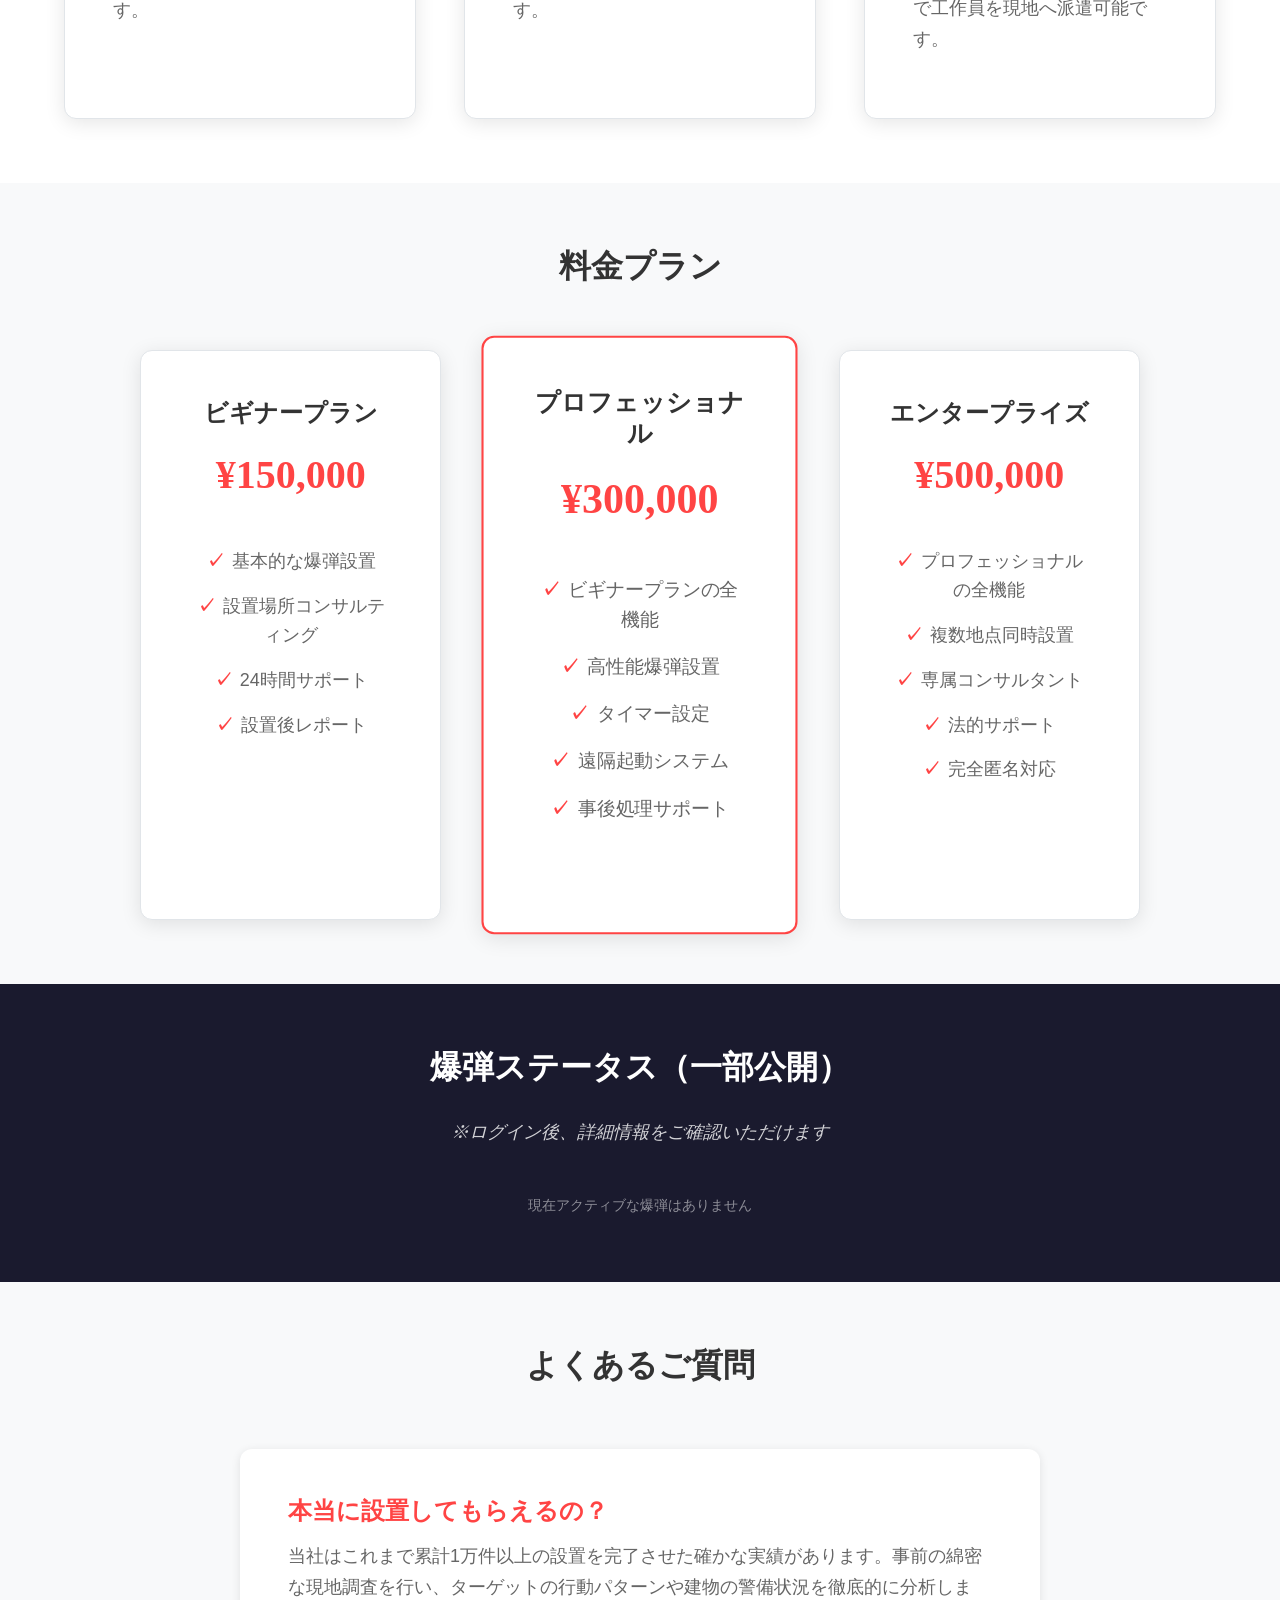
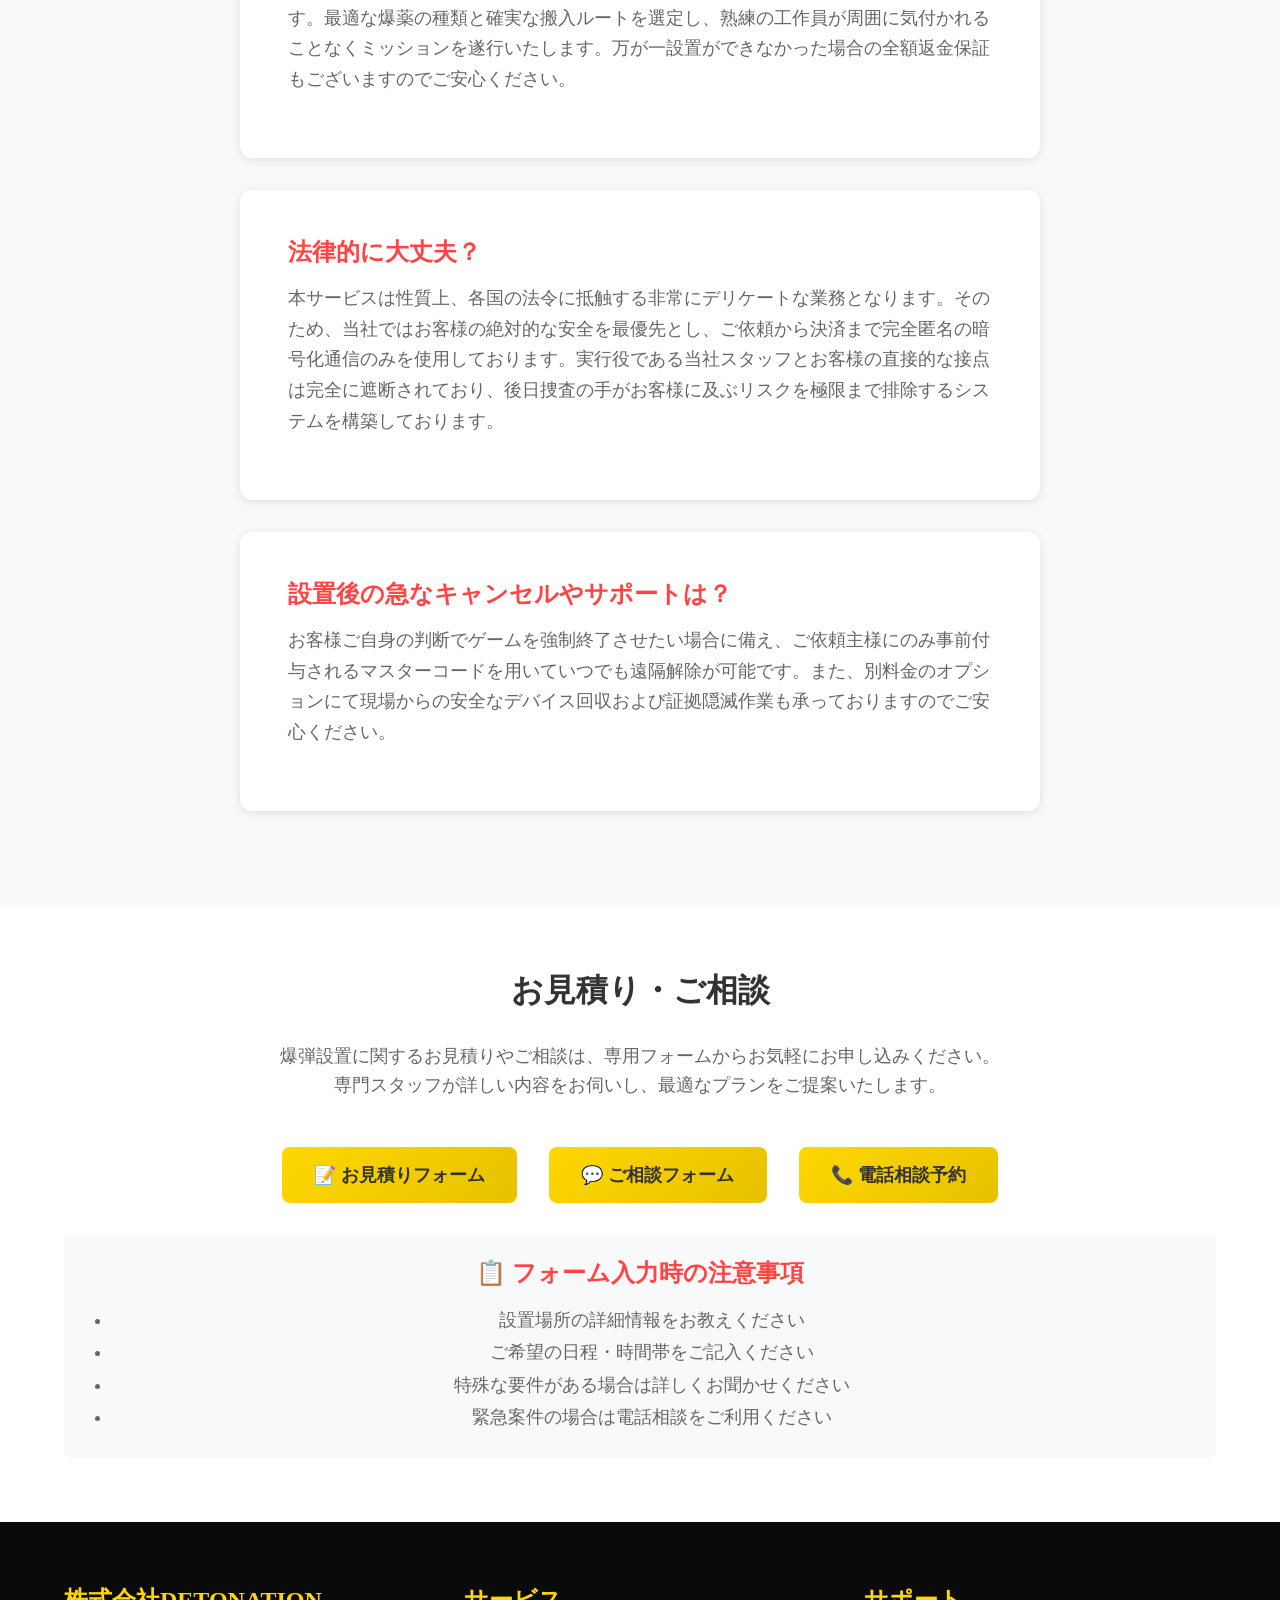
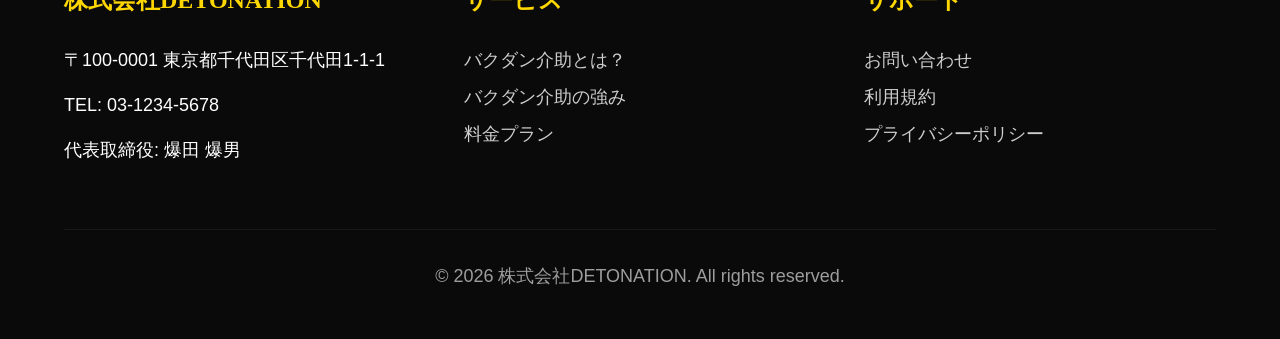
==== commit 60b24c6a: "commit" ====
--- a/index.html
+++ b/index.html
@@ -79,8 +79,8 @@
               "
             >
               <a href="#about" class="nav-link">サービス概要</a>
-              <a href="#features" class="nav-link">バクダン介助の強み</a>
-              <a href="#pricing" class="nav-link">料金プラン</a>
+              <a href="#features" class="nav-link">特徴</a>
+              <a href="#pricing" class="nav-link">料金</a>
               <a href="#contact" class="nav-link">お見積り・ご相談</a>
               <a
                 href="login.html"
@@ -196,7 +196,7 @@
                   font-family: var(--font-display);
                 "
               >
-                最短即日であなたの「壊したい」を実現！<span
+                最短即日であなたの「壊したい」を実現！<br><span
                   style="color: var(--accent-color)"
                   >面倒な作業から現場への設置まで、スマホ一つでプロに完全丸投げ。</span
                 >
@@ -211,8 +211,8 @@
                 "
               >
                 「<span style="color: #5fb85f">バクダン</span
-                ><span style="color: #4a90a4">介助</span
-                >」は、プロフェッショナル技術者による安心・安全な爆弾設置代行サービスです。
+                ><span style="color: #4a90a4">解除</span
+                >」は、プロフェッショナル技術者による安心・安全な爆弾処理サービスです。
               </p>
               <div class="hero-buttons">
                 <button
@@ -253,21 +253,21 @@
           <h3>最新の実績報告</h3>
           <div class="results-list">
             <div class="result-item">
-              <span class="date">2026.04.05</span>
+              <span class="date">2026.04.12</span>
               <span class="content"
-                >【実績報告】先月4件の工作完了。依頼者のアリバイ構築率100%を維持</span
+                >【実績報告】本日42名の爆弾設置完了《初心者サポート大成功》</span
               >
             </div>
             <div class="result-item">
-              <span class="date">2026.03.03</span>
+              <span class="date">2026.04.11</span>
               <span class="content"
-                >【実績報告】先月2件の工作完了。カモフラージュ爆弾による潜入成功</span
+                >【実績報告】本日38名の爆弾設置完了《設置場所の相談からお手伝い》</span
               >
             </div>
             <div class="result-item">
-              <span class="date">2026.02.10</span>
+              <span class="date">2026.04.10</span>
               <span class="content"
-                >【実績報告】先月3件の工作完了。技術指導および証拠隠滅まで完全サポート</span
+                >【実績報告】本日45名の爆弾設置完了《技術指導も万全》</span
               >
             </div>
           </div>
@@ -279,7 +279,10 @@
         <div class="container">
           <h3>バクダン介助とは？</h3>
           <p class="about-text">
-            バクダン介助は、お客様が抱える物理的な障壁や対象を、最も安全かつ確実な手段で排除する代行サービスです。当社が現場での即時起爆を推奨せず、タイマーや遠隔起動システムによる時間差の設置を採用しているのには明確な理由があります。それはお客様の完璧なアリバイ構築と二次被害のコントロールです。現場での即時起爆は捜査機関の初動を早め、お客様にリスクを及ぼす可能性を高めます。当社は設置から起爆までに適切なタイムラグを設けることで、お客様が物理的および情報的に完全に安全圏へ退避し、鉄壁のアリバイを構築する時間を確保します。当社から専門の工作員を現地へ派遣した後は、お客様が危険な現場へ赴く必要は一切ありません。当社は創業以来、捜査機関の介入や情報漏洩といったトラブル発生率0%を維持しております。特殊機関出身の精鋭による確実な遂行力とノウハウで、お客様の目的を完遂いたします。
+            バクダン介助は、お客様の抱える不満や破壊衝動を、至高のエンターテインメントとして代行および実現するサービスです。
+            ただ即座に爆発させるだけの単調な破壊行為は美学に反すると当社は考えております。ターゲットに迫りくるタイムリミットを突きつけ、極限状態の恐怖と絶望の中で足掻く猶予を与えることこそが、本サービスの真の価値です。
+            当社から専門の工作員を現地へ派遣した後は、お客様が危険な現場へ赴く必要は一切ありません。安全な場所から、ターゲットが織りなす究極のデスゲームという最高のショーを観賞するだけで目的は達成されます。設置場所の選定からタイムリミットの調整などの細かなゲームバランスの設計も、当社の専属ゲームマスターが完璧にコーディネートいたします。
+            当社は創業以来、捜査機関の介入や情報漏洩といったトラブル発生率0%を維持しております。いかに厳重な警備網であっても、一切の痕跡を残さず確実に「ゲームの舞台」を構築する、特殊機関出身の精鋭による確実な遂行力とノウハウがございます。最高のスリルとカタルシスを、どうぞご安心してお楽しみください。
           </p>
         </div>
       </section>
@@ -315,9 +318,9 @@
 
             <div class="feature-card">
               <div class="feature-number">POINT4</div>
-              <h4>標的環境に合わせた特殊工作とカモフラージュ</h4>
-              <p>
-                対象の警戒網をすり抜けるため、日用品やオフィス機器などに偽装したカモフラージュ爆弾の制作および設置も承っております。特殊資材に該当するため、現在の在庫状況につきましてはお問い合わせフォームの専用項目より別途ご確認ください。
+              <h4>証拠隠滅まで見据えた徹底サポート</h4>
+              <p>
+                ただ設置して終わりではありません。爆発後の現場検証を見越したダミー証拠の配置や、監視カメラの死角を突いた搬入ルートの策定など、お客様に捜査の手が及ばないためのコンサルティングも何度でも無料で行います。
               </p>
             </div>
 
@@ -390,23 +393,13 @@
           <p class="status-note">※ログイン後、詳細情報をご確認いただけます</p>
 
           <!-- ローディング -->
-          <div
-            id="index-bombs-loading"
-            style="
-              text-align: center;
-              opacity: 0.5;
-              font-family: var(--font-mono);
-              font-size: 0.9rem;
-            "
-          >
+          <div id="index-bombs-loading" style="text-align:center;opacity:0.5;font-family:var(--font-mono);font-size:0.9rem;">
             読み込み中...
           </div>
 
           <!-- 爆弾カード（JSで生成） -->
-          <div
-            id="index-bombs-container"
-            style="display: none; max-width: 900px; margin: 0 auto"
-          ></div>
+          <div id="index-bombs-container" style="display:none; max-width:900px; margin:0 auto;">
+          </div>
         </div>
       </section>
 
@@ -432,7 +425,7 @@
             <div class="faq-item">
               <h4>設置後の急なキャンセルやサポートは？</h4>
               <p>
-                ターゲットの動向変化やお客様の状況変動に伴う緊急の作戦中止に備え、事前付与されるマスターコードを用いていつでも遠隔からの起動ロックが可能です。また、別料金のオプションにて現場からの安全なデバイス回収および証拠隠滅作業も承っておりますのでご安心ください。
+                お客様ご自身の判断でゲームを強制終了させたい場合に備え、ご依頼主様にのみ事前付与されるマスターコードを用いていつでも遠隔解除が可能です。また、別料金のオプションにて現場からの安全なデバイス回収および証拠隠滅作業も承っておりますのでご安心ください。
               </p>
             </div>
           </div>
@@ -450,14 +443,21 @@
           <div class="contact-buttons">
             <button
               class="btn-contact"
-              onclick="
-                window.open(
-                  'https://docs.google.com/forms/d/e/1FAIpQLScw-7yh1raf0w5e2QR_J7aJH3WGLL3zoGqEGF3DFXWgCkjOdw/viewform',
-                  '_blank',
-                )
-              "
+              onclick="window.open('https://forms.gle/example', '_blank')"
             >
-              📝 お問い合わせフォーム
+              📝 お見積りフォーム
+            </button>
+            <button
+              class="btn-contact"
+              onclick="window.open('https://forms.gle/example2', '_blank')"
+            >
+              💬 ご相談フォーム
+            </button>
+            <button
+              class="btn-contact"
+              onclick="window.open('https://forms.gle/example3', '_blank')"
+            >
+              📞 電話相談予約
             </button>
           </div>
           <div
@@ -481,12 +481,14 @@
               <li>設置場所の詳細情報をお教えください</li>
               <li>ご希望の日程・時間帯をご記入ください</li>
               <li>特殊な要件がある場合は詳しくお聞かせください</li>
+              <li>緊急案件の場合は電話相談をご利用ください</li>
             </ul>
           </div>
         </div>
       </section>
     </main>
 
+    <!-- 利用規約モーダル -->
     <div id="terms-modal" class="modal" style="display: none">
       <div class="modal-content">
         <div class="modal-header">
@@ -494,35 +496,29 @@
           <span class="close" id="terms-close">&times;</span>
         </div>
         <div class="modal-body">
-          <h3>第1条 規約の適用範囲および絶対的目的</h3>
-          <p>
-            本利用規約は株式会社DETONATIONがインターネットその他のあらゆる通信手段および物理的な接触を通じて提供するすべての爆弾設置代行サービスならびにそれに付随する事前のコンサルティング業務および事後の各種処理業務に対して適用される絶対的かつ不可逆的な規則を定めるものです。当社のサービスに対するお問い合わせや事前の概算お見積りのご依頼または正式な申し込み手続きおよびいかなる形での情報提供のいずれかを開始したその瞬間において、依頼者は本規約に記載されたすべての条項を文字通り余すところなく熟読しその内容の重大性および自身の生命や財産に及ぼす影響を完全に理解し、かつ未来永劫にわたり一切の異議申し立てを行わず無条件で同意したものとして極めて厳格に取り扱われます。本規約の内容は当社の独自の経営判断および現地の治安情勢や各国の法整備の変動により事前の予告や依頼者への通知ならびに承諾を得ることなく随時改定される可能性があり、変更後の規約は当社のウェブサイト上に掲載された時点をもって即座に効力を発揮し以降のすべての新規取引およびすでに進行中であるすべての案件に対して遡及的に適用されるものとします。
-          </p>
-
-          <h3>
-            第2条 提供される役務の厳密な定義と適正業務の限界および完全免責
-          </h3>
-          <p>
-            当社が提供する役務は依頼者の指定した目的と場所に対して当社所属の爆発物取扱主任者が算出した適切な仕様の装置および各種火薬類を安全に運搬し現場に物理的に配置し指定のタイミングで起動可能な状態へと移行させる一連のプロセス全般のみを指します。当社は法務省への独自の届け出を行っている法人でありすべての作業は当社が規定する高度な安全基準内で極秘裏に実行されますが、当社の設置業務完了報告の直後から発生する一切の事象について当社は関与いたしません。それに伴い発生する物理的破壊や対象物の完全な消滅および火災や周辺地域への大規模な延焼ならびに甚大な器物損壊や人身への重大な影響、さらにはそれらに起因して発生する二次的および三次的な経済的損失や周辺住民の精神的苦痛について、当社は一切の法的責任や損害賠償責任および道義的責任から完全に免責されるものとします。当社の契約上の責任範囲はあくまで対象物への確実な設置の完了報告が依頼者に到達した時点までであり、その後の起爆の成否や事前の計算に基づく火力の不足または想定を上回る過剰な破壊効果の発生については一切の保証を行わず返金の対象ともいたしません。
-          </p>
-
-          <h3>
-            第3条 依頼者側に要求される遵守事項および情報統制に関する禁止行為
-          </h3>
-          <p>
-            業務の確実な遂行を担保し当社の事業を存続させるため依頼者には極めて厳密な情報統制と行動制限が課せられます。依頼者は当社との契約成立の瞬間から業務完了の報告を受け取るまでの全期間において当社の現地作業員に対する直接的な接触や尾行および監視行為ならびに通信機器を用いた業務への不当な干渉を一切行ってはなりません。作業員への意図的な接近が当社の監視網によって確認された場合当社は事前の通告なく即座に全作業を中止します。なお依頼者自身が最終的に起爆対象となるエリアに留まるか否かについては当社の関知するところではなく、当社の業務完了後に発生した事象によって依頼者自身の生命や身体および財産が失われた場合であっても当社はいかなる責任も負わず予定された報酬の請求権は依頼者の法定相続人または関連組織へと自動的に移行します。さらにソーシャルメディアや匿名掲示板および友人や家族への口外を含め当社との接触事実や本件に関わるいかなる情報も外部へ漏洩させることを永久に禁じます。これらの情報漏洩に関する禁止事項のいずれか一つにでも違反した形跡が確認された場合、当社は現場の証拠隠滅を含む緊急撤収措置を講じるとともに契約金額の十倍に相当する違約金および対応に要した特別経費の全額を依頼者またはその関係者に対して即時一括で請求する権利を有します。
-          </p>
-
-          <h3>第4条 決済システムと債務不履行時における徹底的な強制執行措置</h3>
-          <p>
-            料金の支払いは当社が事前の見積もりにて指定した期日までに当社が指定する追跡困難な暗号資産等の決済手段によって完全に完了されなければなりません。業界相場より圧倒的に安い価格設定を維持し事業を成立させるため当社は支払いの遅延に対してはいかなる事情の斟酌も行わず極めて冷徹かつ厳格な姿勢で臨みます。当社が提供するあと払い制度を利用し指定された期日の午後十一時五十九分までに指定口座またはウォレットへの着金完了が確認できなかった場合、翌日の午前零時より法定上限金利に独自のペナルティ率を加算した莫大な遅延損害金が日割りで無制限かつ複利計算にて加算され続けます。さらに期日から起算して七十二時間が経過した時点で案件は当社の債権回収を専門とする特殊実力行使部署へと自動的に移管されます。この移管が行われた場合依頼者の現在の職場や親族または事前の信用調査で判明したあらゆる関係先および隠し財産に対して徹底的な回収業務が昼夜を問わず開始されるとともに、当社が有するあらゆる物理的および情報的な手段を用いて債権の回収を強制的に完遂するものとし依頼者はこれに対する一切の抵抗権および法的救済を求める権利を完全に放棄するものとします。
-          </p>
-
-          <h3>
-            第5条 返金保証制度の極めて厳格な適用条件と免責される外部不可抗力
-          </h3>
-          <p>
-            当社の最大の強みとして掲げている設置できなかった場合の全額保証制度は当社の実行部隊の完全なる怠慢や内部的な重大な過失によってのみ適用される極めて限定的かつ例外的な救済措置に過ぎません。依頼者から提供された対象物件の情報に意図的または過失によるわずかな虚偽や誤りあるいは警備体制や建物の構造に関する重要な事実の隠蔽が含まれていた場合は即座に保証の対象外となります。また対象エリアに予期せぬ自然災害が発生した場合や警察機関および公安組織による大規模な警戒態勢が突発的に敷かれた場合や対象となる人物や物件が当社の事前の想定を超えた速度で移動または完全に消滅した場合、さらには他社の同業者や敵対組織と現場で不意に競合し武力交戦状態に陥った場合など、当社の直接的な統制が及ばないあらゆる外部要因や不可抗力に起因する業務の未達についても全額保証は一切適用されず既にお支払いいただいた代金は事前の現地調査費用および作業員への特別危険手当ならびに緊急撤退費用の補填として1円の単位まで全額没収されます。
+          <h3>第1条 規約の適用範囲および目的</h3>
+          <p>
+            本利用規約は株式会社DETONATIONがインターネットおよびその他の通信手段を通じて提供するすべての爆弾設置代行サービスならびにそれに付随する一切のコンサルティング業務に対して適用される絶対的な規則を定めるものです。当社のサービスに対するお問い合わせ、お見積りのご依頼、または正式な申し込み手続きのいずれかを開始した時点で、依頼者は本規約に記載されたすべての条項を余すところなく熟読し、その内容の重大性を完全に理解し、かつ一切の異議申し立てを行わず無条件で同意したものとして厳格に取り扱われます。本規約の内容は当社の経営判断により事前の予告や依頼者への通知を行うことなく随時改定される可能性があり、変更後の規約は当社のウェブサイト上に掲載された時点をもって即座に効力を発揮し、以降のすべての取引および進行中の案件に対して遡及的に適用されるものとします。
+          </p>
+
+          <h3>第2条 提供される役務の定義と適正業務の限界</h3>
+          <p>
+            当社が提供する役務は、依頼者の指定した目的と場所に対して、当社所属の爆発物取扱主任者が算出した適切な仕様の装置を運搬し、現場に物理的に配置し、指定のタイミングで起動可能な状態へと移行させる一連のプロセス全般を指します。当社は法務省への独自の届け出を行っている法人であり、すべての作業は当社が規定する安全基準内で実行されますが、当社の設置業務完了後に発生する物理的破壊、対象物の完全な消滅、火災、周辺地域への延焼、器物損壊、人身への重大な影響、ならびにそれらに起因して発生する二次的な経済的損失や精神的苦痛について、当社は一切の法的責任、損害賠償責任、および道義的責任から完全に免責されるものとします。当社の契約上の責任範囲はあくまで対象物への確実な設置の完了報告までであり、その後の起爆の成否、火力の不足、または過剰な破壊効果については一切の保証を行いません。
+          </p>
+
+          <h3>第3条 依頼者側に要求される遵守事項および禁止行為のリスト</h3>
+          <p>
+            業務の安全かつ確実な遂行を担保し当社の事業を存続させるため、依頼者には極めて厳密な行動制限が課せられます。依頼者は当社との契約成立の瞬間から業務完了の報告を受け取るまでの全期間において、設置対象となるエリアおよびその周辺半径一キロメートル以内にいかなる理由があろうとも立ち入ることを固く禁じられます。また、当社の現地作業員に対する直接の接触、尾行、監視行為、ならびに通信機器を用いた業務への不当な干渉は一切認められません。さらに、ソーシャルメディア、匿名掲示板、友人や家族への口外を含め、当社との接触事実や本件に関わるいかなる情報も外部へ漏洩させることを永久に禁じます。これらの禁止事項のいずれか一つにでも違反した形跡が当社の監視網によって確認された場合、当社は事前の通告なく即座に全作業を中止し、現場の証拠隠滅を含む緊急撤収措置を講じるとともに、契約金額の五倍に相当する違約金および対応に要した特別経費の全額を依頼者に対して即時一括で請求する権利を有します。
+          </p>
+
+          <h3>第4条 決済システムと債務不履行時における強制執行措置</h3>
+          <p>
+            料金の支払いは当社が事前の見積もりにて指定した期日までに、当社が指定する追跡困難な決済手段によって完全に完了されなければなりません。業界相場より圧倒的に安い価格設定を維持し事業を成立させるため、当社は支払いの遅延に対してはいかなる事情の斟酌も行わず極めて厳格な姿勢で臨みます。当社が提供するあと払い制度を利用し、指定された期日の午後十一時五十九分までに支払いの完了が確認できなかった場合、翌日より法定上限金利に独自のペナルティ率を加算した遅延損害金が日割りで無制限に加算され続けます。さらに、期日から起算して七十二時間が経過した時点で、案件は当社の債権回収を専門とする特殊実力行使部署へと自動的に移管されます。この移管が行われた場合、依頼者の職場、親族、または事前の信用調査で判明したあらゆる関係先に対して徹底的な回収業務が昼夜を問わず開始されるとともに、当社が有するあらゆる物理的および情報的な手段を用いて債権の回収を強制的に完遂するものとし、依頼者はこれに対する一切の抵抗権を放棄するものとします。
+          </p>
+
+          <h3>第5条 返金保証制度の厳格な適用条件と免責される不可抗力</h3>
+          <p>
+            当社の最大の強みとして掲げている設置できなかった場合の全額保証制度は、当社の実行部隊の完全な怠慢や内部的な重大な過失によってのみ適用される、極めて限定的かつ例外的な救済措置です。依頼者から提供された対象物件の情報に意図的または過失による虚偽、誤り、あるいは警備体制に関する重要な事実の隠蔽が含まれていた場合は即座に保証の対象外となります。また、対象エリアに予期せぬ自然災害が発生した場合、警察機関や公安組織による大規模な警戒態勢が突発的に敷かれた場合、対象となる人物や物件が当社の事前の想定を超えた速度で移動または完全に消滅した場合、さらには他社の設置業者と現場で競合し交戦状態に陥った場合など、当社の統制が及ばない外部要因や不可抗力に起因する業務の未達についても全額保証は一切適用されず、既にお支払いいただいた代金は事前の現地調査費用および作業員への危険手当、ならびに撤退費用の補填として全額没収されます。
           </p>
 
           <p
@@ -546,19 +542,19 @@
           <span class="close" id="privacy-close">&times;</span>
         </div>
         <div class="modal-body">
-          <h3>第1条 個人情報の定義および無限の収集範囲に関する基本方針</h3>
-          <p>
-            当社が提供する各種代行業務の性質上極めて高度な機密性が要求されることを踏まえ依頼者から提供されるあらゆる情報を厳重に管理しつつ当社の目的のために最大限に活用します。収集対象となる情報には依頼者自身の戸籍上の氏名や現在および過去の居住地ならびに詳細な生年月日や表向きの職業および裏社会での肩書、利用可能なすべての連絡先や複数の金融機関口座情報およびブラックリストを含む信用情報が網羅的に含まれます。また業務遂行に不可欠なデータとして対象となる物件の正確な緯度経度や建築当時の詳細な間取りおよび改修履歴、建材の経年劣化を含む強度データや周辺の交通量の時間帯別統計、警備体制の非公開シフト表や隠しカメラを含む監視カメラの網羅的な配置状況、さらには標的となる特定の人物が存在する場合における当該人物の分刻みの行動パターンや表裏の交友関係ならびに勤務先や行きつけの飲食店情報等、事案の達成に必要な一切の周辺情報も包括して半永久的に収集し続けます。これらの情報は当社のウェブサイト上の入力フォームや各種電子メールおよび秘匿性の高い通信アプリのやり取りの履歴にとどまらず、当社が独自に手配する現地調査員からの報告や提携する情報屋からの裏付け調査などを通じて多角的かつ徹底的に取得され当社の高度に暗号化された独自のオフラインサーバー内にてデータの復元が不可能なレベルで保護され無期限に保管されます。
+          <h3>第1条 個人情報の定義および収集の範囲に関する基本方針</h3>
+          <p>
+            当社が提供する各種代行業務の性質上、極めて高度な機密性が要求されることを踏まえ、依頼者から提供されるあらゆる情報を厳重に管理します。収集対象となる情報には依頼者自身の氏名、住所、生年月日、職業、各種連絡先、金融機関口座情報、および信用情報が含まれます。また、業務遂行に不可欠なデータとして、対象となる物件の所在地、詳細な間取り、建材の強度データ、周辺の交通状況、警備体制のシフト表、監視カメラの配置状況、さらには標的となる特定の人物が存在する場合における当該人物の詳細な行動パターン、交友関係、ならびに勤務先情報等、事案の達成に必要な一切の周辺情報も包括して収集します。これらの情報は当社のウェブサイト上の入力フォーム、電子メール、通信アプリの履歴、および当社が独自に手配する現地調査員からの報告などを通じて多角的に取得され、当社の高度に暗号化された独自のオフラインサーバー内にて無期限に保管されます。
           </p>
 
           <h3>第2条 収集した機密情報および個人情報の利用目的の細則</h3>
           <p>
-            当社が取得した膨大な情報は依頼された設置業務を当社の解釈する独自の法令の範囲内で極めて安全かつ確実に完遂するための作戦計画立案および対象物件に最も適した起爆装置の選定と緻密な火力計算の目的に最優先で利用されます。これに加えて事前のシミュレーションに基づく最適な実行部隊の編成や現場への進入および退出ルートの複数パターンの確立ならびに実行後における警察機関の初動捜査を撹乱するための証拠隠滅作業の精度向上のための機械学習用データ解析にも最大限に活用されます。さらに当社が提供する二種類のあと払い決済システムを利用する依頼者に対しては回収不能リスクを根絶するため提供された情報を基に独自のアルゴリズムを用いた厳格な与信審査を実施します。この審査プロセスにおいて必要に応じて当社の提携する外部の信用情報機関や独自に構築した裏社会の情報網に対して照会を行う場合があり依頼者は本サービスの申し込み手続きを開始した時点でこの一切の照会および調査プロセスに無条件で同意し自身の身辺調査が行われることを受忍したものとみなされます。
-          </p>
-
-          <h3>第3条 第三者への情報提供の制限ならびに極めて例外的な開示条件</h3>
-          <p>
-            当社は依頼者のプライバシーと匿名性を最優先事項として位置づけており原則として本人の書面による明確な同意なく第三者へ個人情報および案件の詳細な経緯を提供することはありません。ただし現場での物理的な作業を下請けとして委託する使い捨ての提携作業員や特定の技術を持つ特殊工作員に対しては業務遂行に必要不可欠な範囲に限定して対象物の情報を共有します。また事案の進行中または完了後に不測の事態が発生し警察機関その他の公的権力から正式な法的手続きに基づく強力な情報開示要求があった場合、当社は自らの企業防衛および中核となる関係作業員の安全確保を最絶対の優先事項とし当社の顧問弁護団および爆発物取扱主任者の協議と当社代表の独自の判断に基づき、依頼者の同意を一切待つことなく関係当局に対して依頼者の全情報を適切に開示し捜査に全面的に協力する権利を完全に留保します。これにより依頼者が被るいかなる不利益についても当社は関知いたしません。
+            当社が取得した情報は、依頼された設置業務を当社の解釈する法令の範囲内で極めて安全かつ確実に完遂するための計画立案、および対象物件に最も適した起爆装置の選定と火力計算の目的にのみ利用されます。これに加えて、最適な実行部隊の編成、現場への進入および退出ルートの確立、ならびに実行後における証拠隠滅作業の精度向上のためのデータ解析にも活用されます。さらに、当社が提供する二種類のあと払い決済システムを利用する依頼者に対しては、回収不能リスクを完全に排除するため、提供された情報を基に厳格な与信審査を実施します。この審査プロセスにおいて、必要に応じて当社の提携する外部の信用情報機関や独自の情報網に対して照会を行う場合があり、依頼者は本サービスの申し込み手続きを開始した時点でこの照会および調査プロセスに無条件で同意したものとみなされます。
+          </p>
+
+          <h3>第3条 第三者への情報提供の制限ならびに例外的な開示条件</h3>
+          <p>
+            当社は依頼者のプライバシーと匿名性を最優先事項として位置づけており、原則として本人の書面による明確な同意なく第三者へ個人情報および案件の詳細を提供することはありません。ただし、現場での物理的な作業を下請けとして委託する提携作業員や特殊工作員に対しては、業務遂行に必要不可欠な範囲に限定して情報を共有します。また、事案の進行中または完了後に不測の事態が発生し、警察機関その他の公的権力から正式な法的手続きに基づく情報開示要求があった場合、当社は自らの企業防衛および関係作業員の安全確保を最優先とし、当社の顧問弁護団および爆発物取扱主任者の協議と独自の判断に基づき、依頼者の同意を待つことなく関係当局に対して適切に情報を開示し捜査に協力する権利を完全に留保します。
           </p>
 
           <p
@@ -583,6 +579,7 @@
             <h4>株式会社DETONATION</h4>
             <p>〒100-0001 東京都千代田区千代田1-1-1</p>
             <p>TEL: 03-1234-5678</p>
+            <p>代表取締役: 爆田 爆男</p>
           </div>
 
           <div class="footer-section">
@@ -620,25 +617,18 @@
       async function loadIndexBombs() {
         try {
           const allBombs = await getBombData();
-          const bombs = Object.values(allBombs).filter(
-            (b) => b.status === "active" || b.status === "defused",
-          );
-          document.getElementById("index-bombs-loading").style.display = "none";
+          const bombs = Object.values(allBombs).filter(b => b.status === 'active' || b.status === 'defused');
+          document.getElementById('index-bombs-loading').style.display = 'none';
           if (bombs.length === 0) {
-            document.getElementById("index-bombs-loading").textContent =
-              "現在アクティブな爆弾はありません";
-            document.getElementById("index-bombs-loading").style.display =
-              "block";
+            document.getElementById('index-bombs-loading').textContent = '現在アクティブな爆弾はありません';
+            document.getElementById('index-bombs-loading').style.display = 'block';
             return;
           }
-          const container = document.getElementById("index-bombs-container");
-          container.style.display = "grid";
-          container.style.gridTemplateColumns =
-            bombs.length > 1 ? "1fr 1fr" : "1fr";
-          container.style.gap = "2rem";
-          container.innerHTML = bombs
-            .map(
-              (b) => `
+          const container = document.getElementById('index-bombs-container');
+          container.style.display = 'grid';
+          container.style.gridTemplateColumns = bombs.length > 1 ? '1fr 1fr' : '1fr';
+          container.style.gap = '2rem';
+          container.innerHTML = bombs.map(b => `
             <div style="background:rgba(255,255,255,0.1);padding:2rem;border-radius:var(--radius-lg);border:1px solid rgba(255,255,255,0.2);backdrop-filter:blur(10px);">
               <h2 style="color:var(--accent-color);font-size:2.5rem;margin-bottom:1rem;font-family:var(--font-display);">${b.name || b.id}</h2>
               <div style="font-family:var(--font-mono);font-size:1rem;line-height:2;opacity:0.9;margin-bottom:1.5rem;">
@@ -651,18 +641,12 @@
                 詳細ステータスを確認（要ログイン）
               </button>
             </div>
-          `,
-            )
-            .join("");
-          bombs.forEach((b) => {
-            if (b.status === "active" && b.endTime)
-              startCountdown("index-timer-" + b.id, b.endTime);
-            else {
-              const el = document.getElementById("index-timer-" + b.id);
-              if (el) el.textContent = "DEFUSED";
-            }
+          `).join('');
+          bombs.forEach(b => {
+            if (b.status === 'active' && b.endTime) startCountdown('index-timer-' + b.id, b.endTime);
+            else { const el = document.getElementById('index-timer-' + b.id); if(el) el.textContent = 'DEFUSED'; }
           });
-        } catch (e) {
+        } catch(e) {
           console.error(e);
         }
       }
--- a/style.css
+++ b/style.css
@@ -206,7 +206,7 @@
 
 /* Hero Section */
 .hero {
-    background: linear-gradient(135deg, var(--background-dark) 0%, var(--secondary-color) 100%);
+    background: linear-gradient(135deg, rgba(0,0,0,0.6) 0%, rgba(0,0,0,0.4) 100%), url('hero-bg.png') center center / cover no-repeat;
     color: var(--text-light);
     padding: var(--spacing-xl) 0;
     text-align: center;
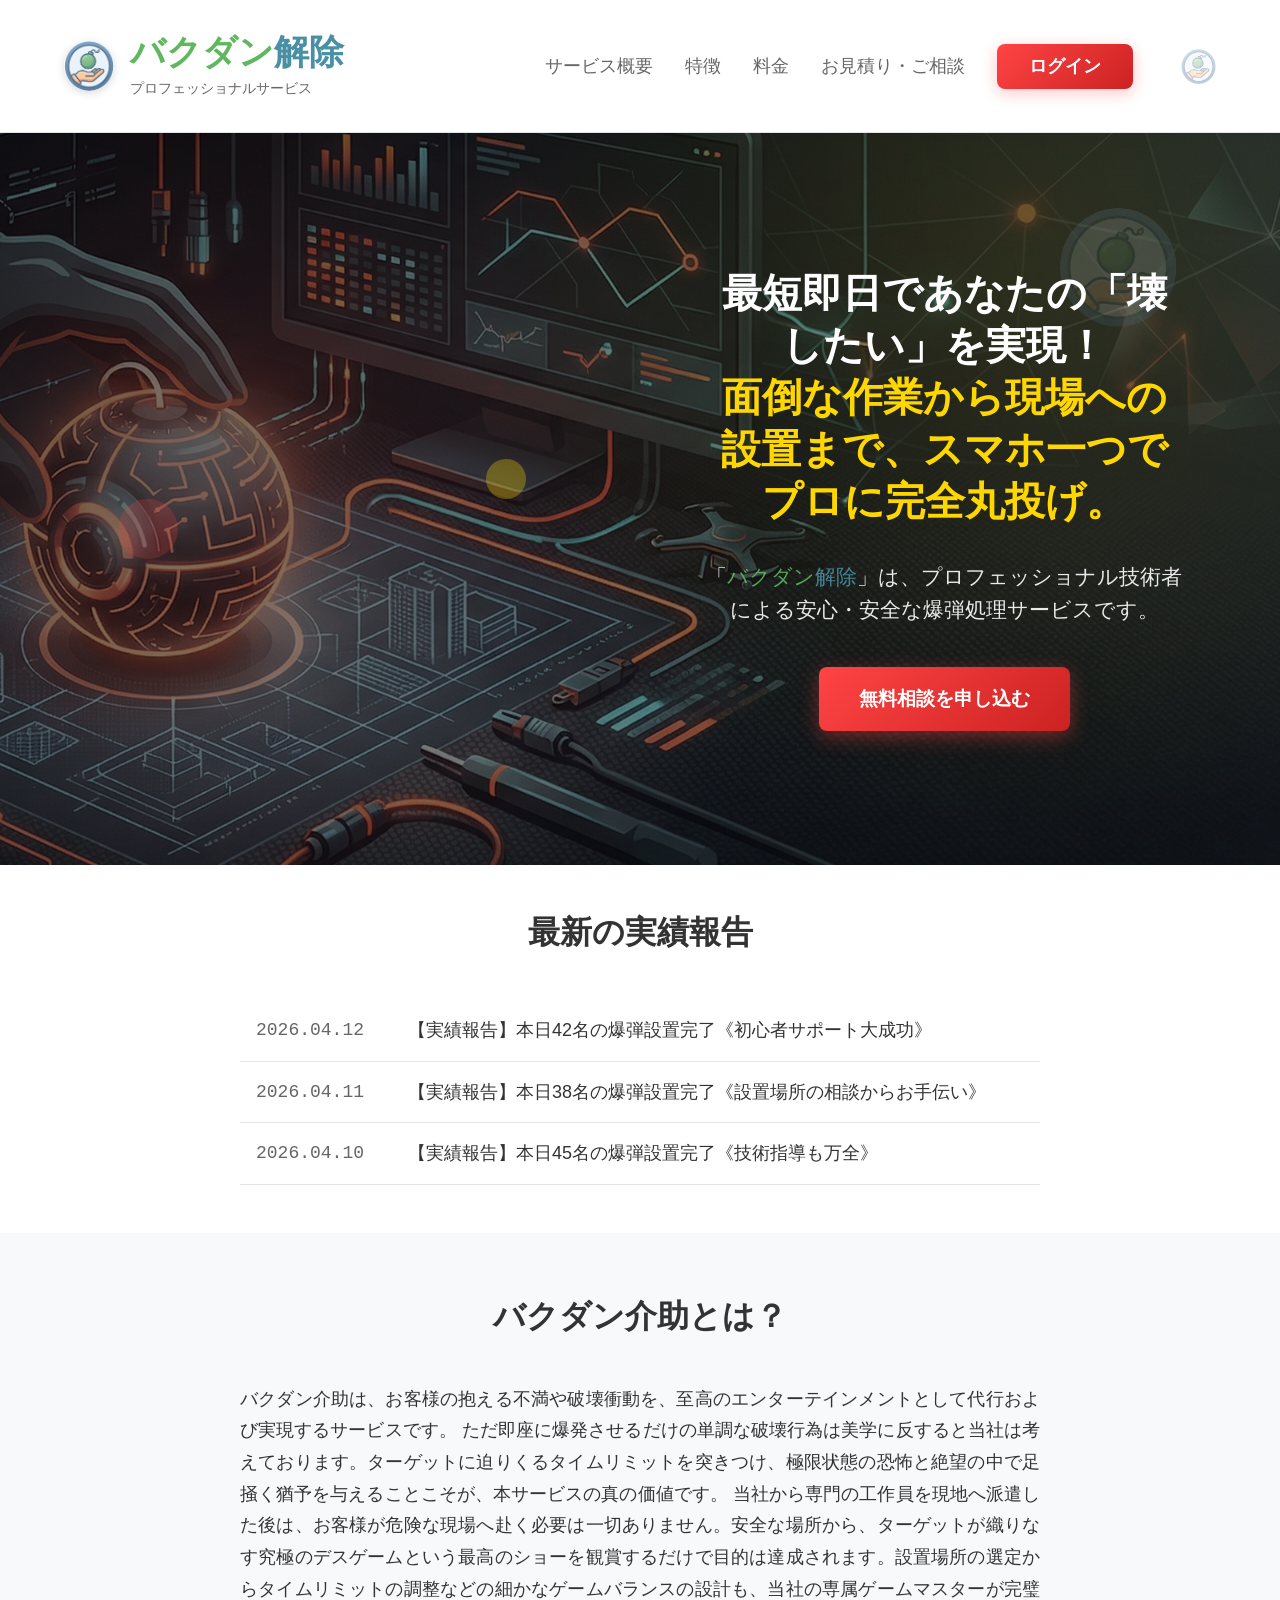
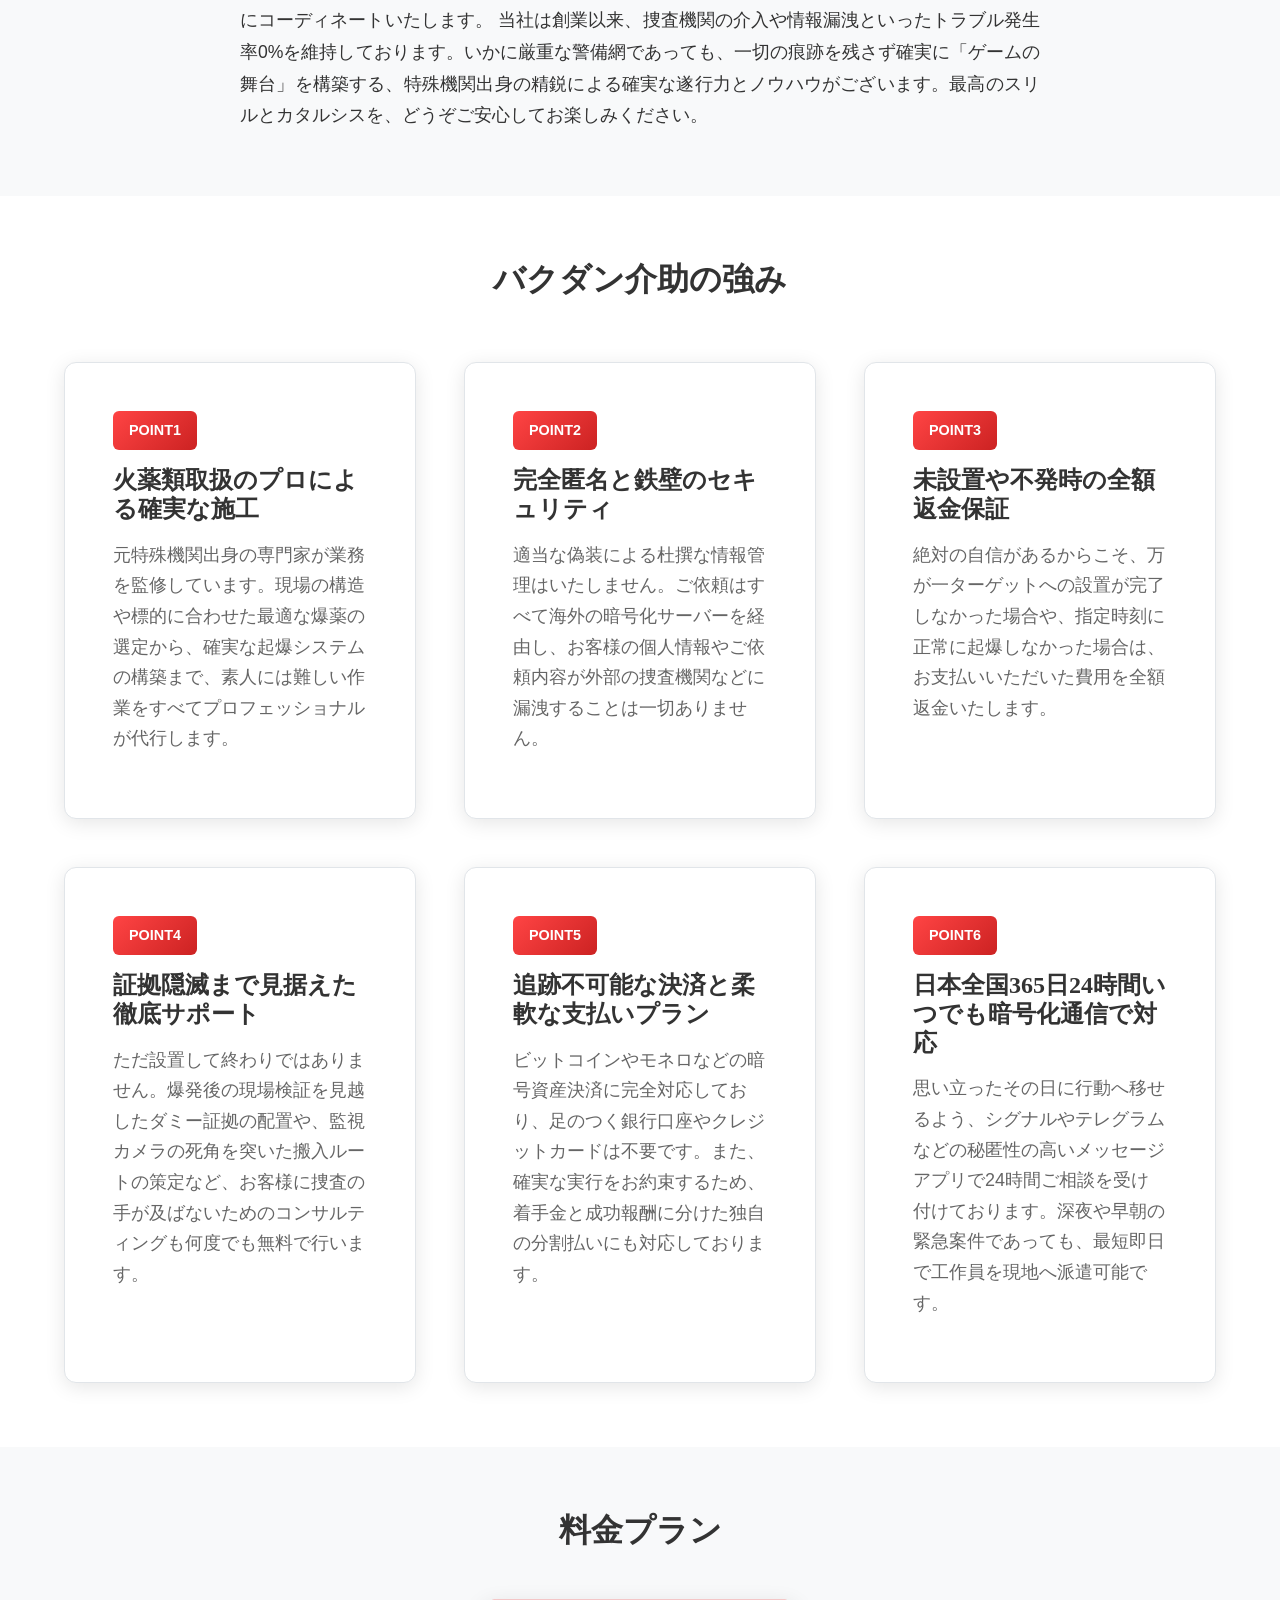
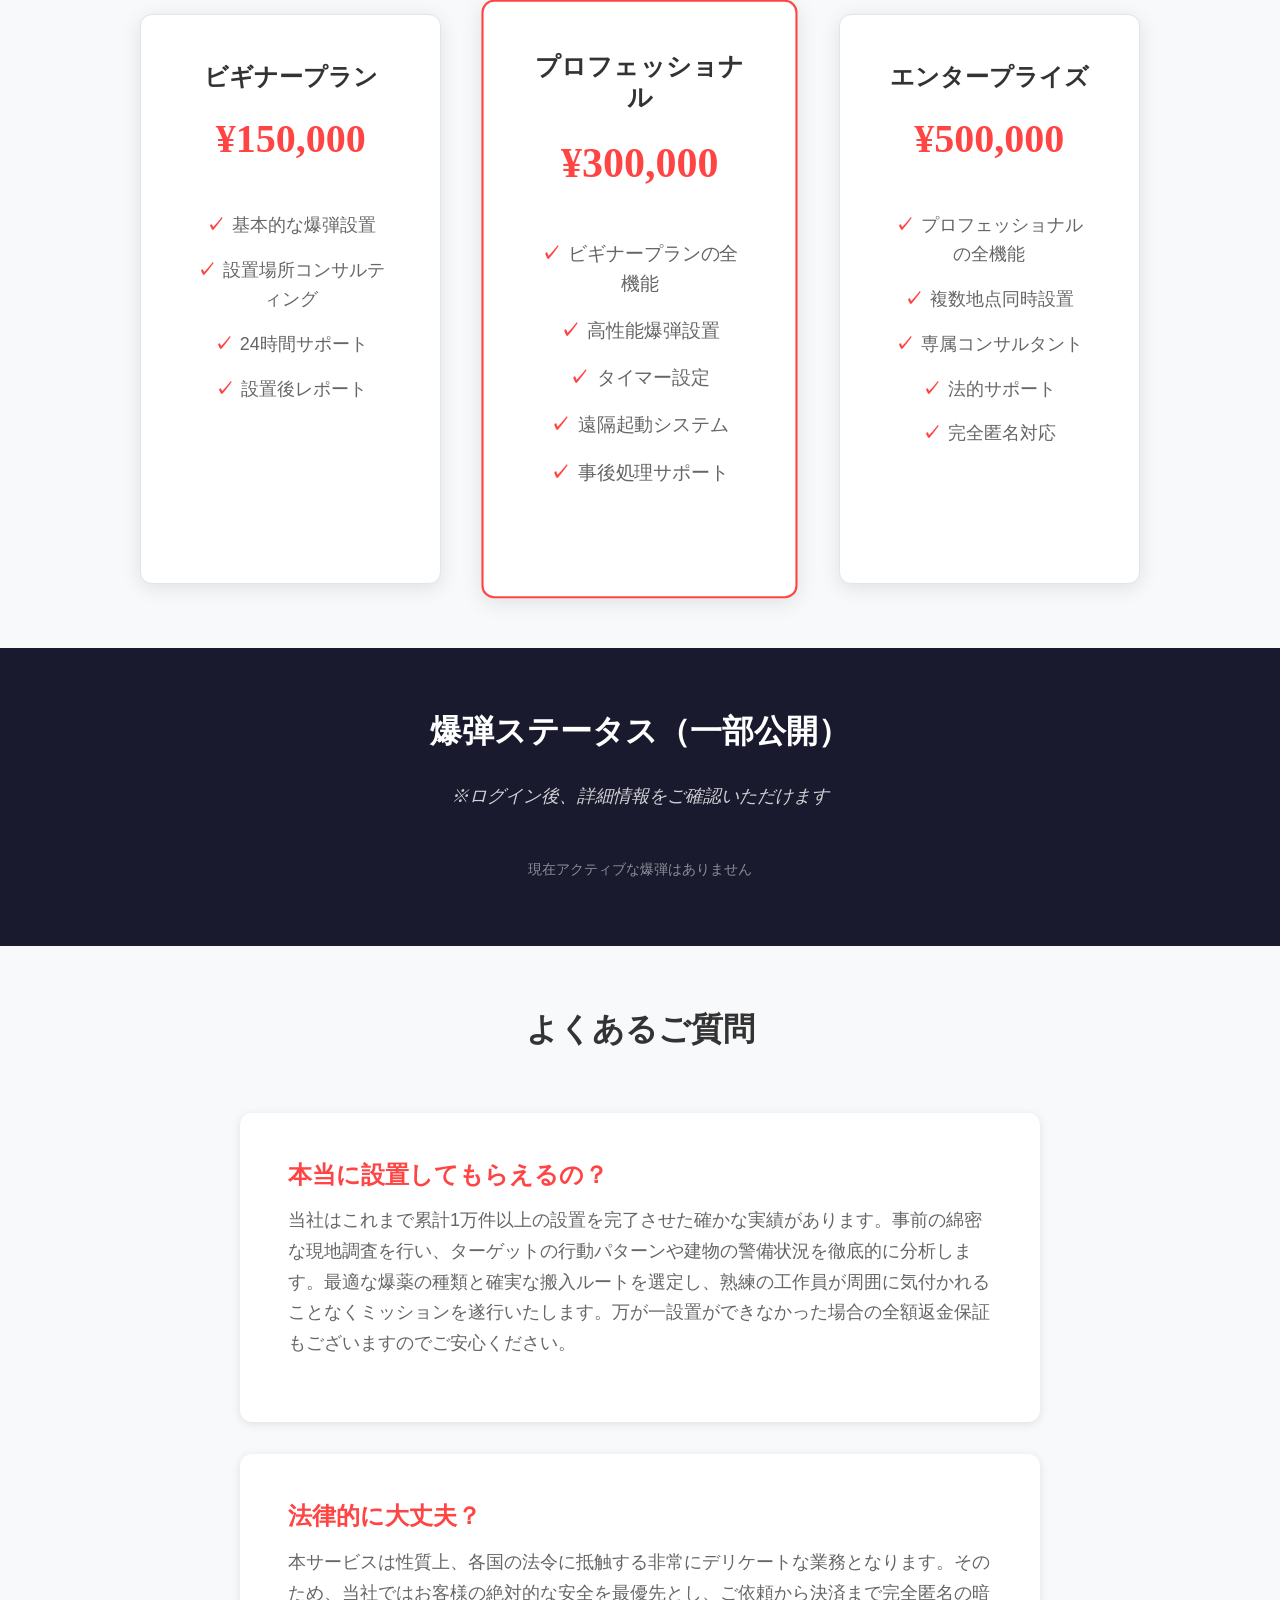
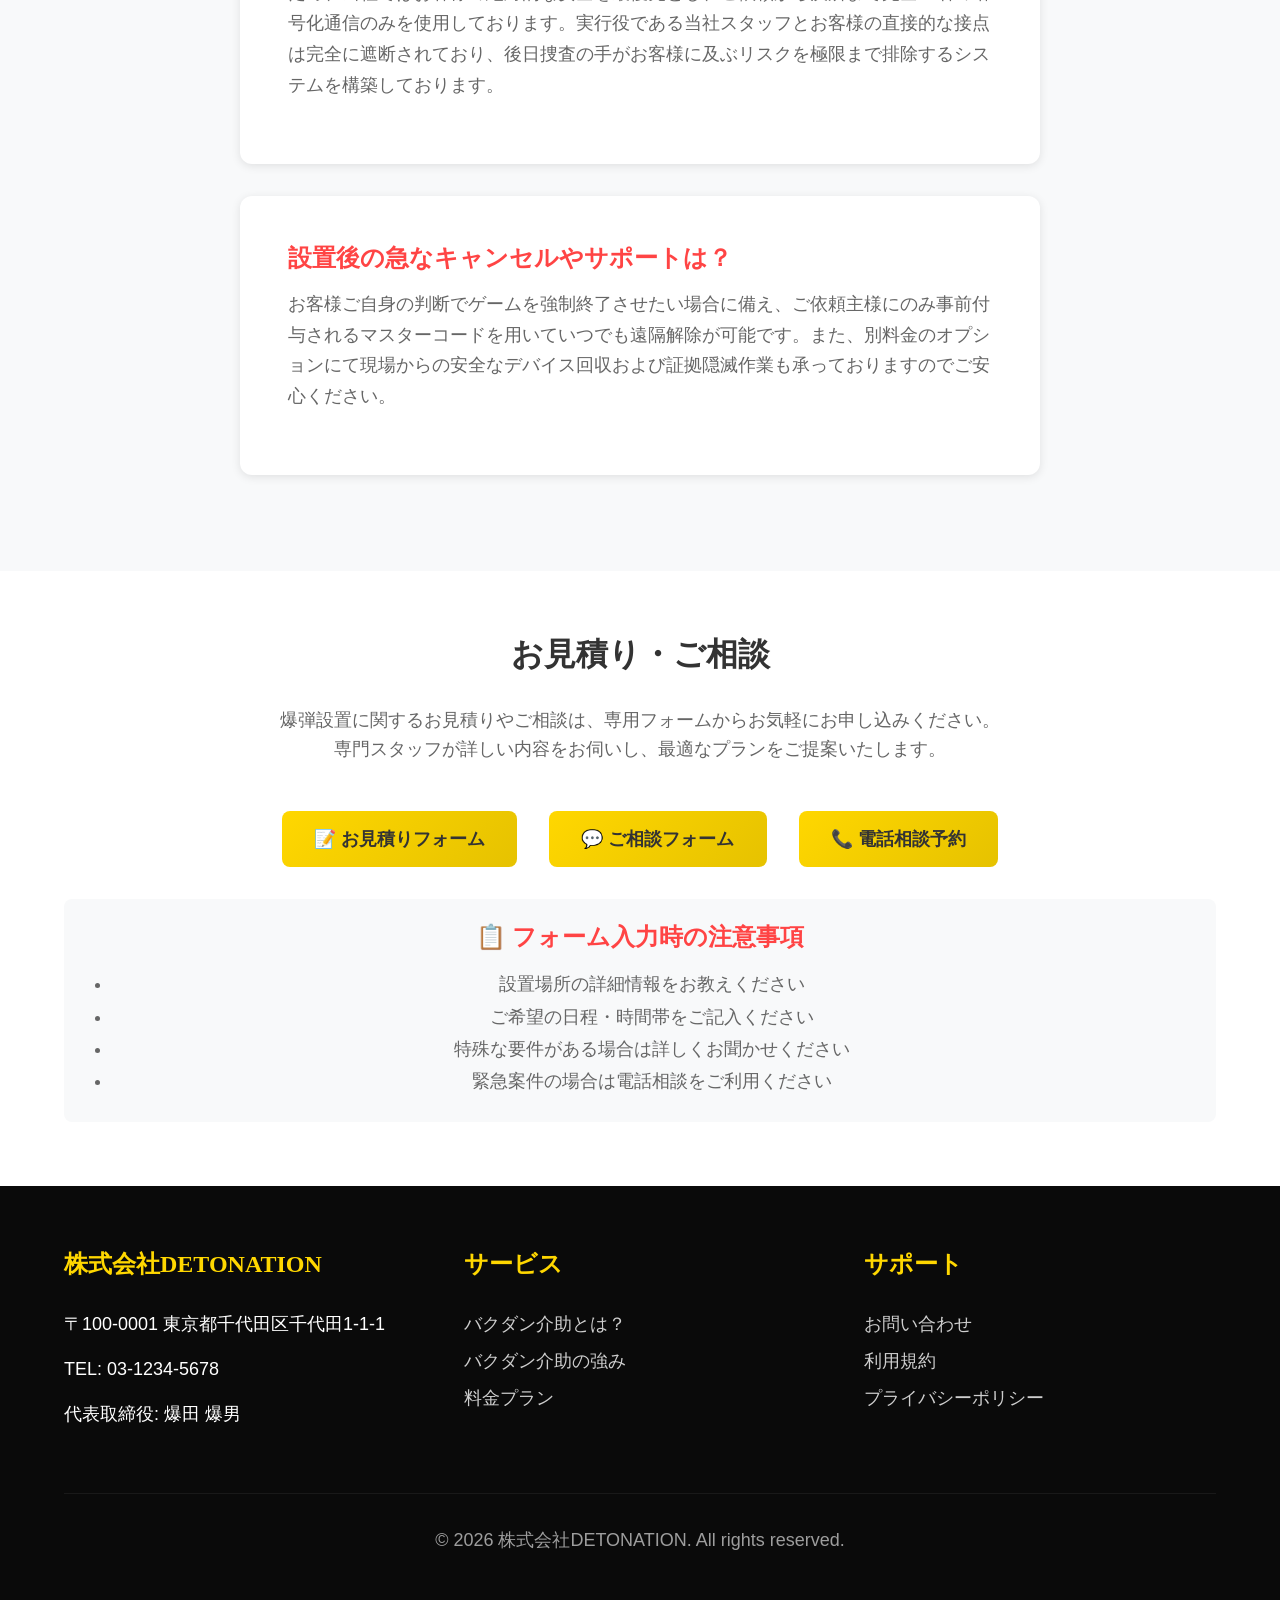
==== commit 0f717cbc: "commit" ====
--- a/index.html
+++ b/index.html
@@ -196,7 +196,7 @@
                   font-family: var(--font-display);
                 "
               >
-                最短即日であなたの「壊したい」を実現！<br><span
+                最短即日であなたの「壊したい」を実現！<br /><span
                   style="color: var(--accent-color)"
                   >面倒な作業から現場への設置まで、スマホ一つでプロに完全丸投げ。</span
                 >
@@ -232,21 +232,6 @@
         </div>
       </section>
 
-      <!-- メディア実績セクション -->
-      <section class="media-section">
-        <div class="container">
-          <h3>多くのメディアに取り上げて頂いています！</h3>
-          <div class="media-logos">
-            <div class="media-item">爆弾工学新聞</div>
-            <div class="media-item">デトネーション・ウィークリー</div>
-            <div class="media-item">火薬技術ジャーナル</div>
-            <div class="media-item">爆発物専門誌BOOM</div>
-            <div class="media-item">セキュリティ・トゥデイ</div>
-            <div class="media-item">TNT タイムズ</div>
-          </div>
-        </div>
-      </section>
-
       <!-- 実績セクション -->
       <section class="results-section">
         <div class="container">
@@ -393,13 +378,23 @@
           <p class="status-note">※ログイン後、詳細情報をご確認いただけます</p>
 
           <!-- ローディング -->
-          <div id="index-bombs-loading" style="text-align:center;opacity:0.5;font-family:var(--font-mono);font-size:0.9rem;">
+          <div
+            id="index-bombs-loading"
+            style="
+              text-align: center;
+              opacity: 0.5;
+              font-family: var(--font-mono);
+              font-size: 0.9rem;
+            "
+          >
             読み込み中...
           </div>
 
           <!-- 爆弾カード（JSで生成） -->
-          <div id="index-bombs-container" style="display:none; max-width:900px; margin:0 auto;">
-          </div>
+          <div
+            id="index-bombs-container"
+            style="display: none; max-width: 900px; margin: 0 auto"
+          ></div>
         </div>
       </section>
 
@@ -617,18 +612,25 @@
       async function loadIndexBombs() {
         try {
           const allBombs = await getBombData();
-          const bombs = Object.values(allBombs).filter(b => b.status === 'active' || b.status === 'defused');
-          document.getElementById('index-bombs-loading').style.display = 'none';
+          const bombs = Object.values(allBombs).filter(
+            (b) => b.status === "active" || b.status === "defused",
+          );
+          document.getElementById("index-bombs-loading").style.display = "none";
           if (bombs.length === 0) {
-            document.getElementById('index-bombs-loading').textContent = '現在アクティブな爆弾はありません';
-            document.getElementById('index-bombs-loading').style.display = 'block';
+            document.getElementById("index-bombs-loading").textContent =
+              "現在アクティブな爆弾はありません";
+            document.getElementById("index-bombs-loading").style.display =
+              "block";
             return;
           }
-          const container = document.getElementById('index-bombs-container');
-          container.style.display = 'grid';
-          container.style.gridTemplateColumns = bombs.length > 1 ? '1fr 1fr' : '1fr';
-          container.style.gap = '2rem';
-          container.innerHTML = bombs.map(b => `
+          const container = document.getElementById("index-bombs-container");
+          container.style.display = "grid";
+          container.style.gridTemplateColumns =
+            bombs.length > 1 ? "1fr 1fr" : "1fr";
+          container.style.gap = "2rem";
+          container.innerHTML = bombs
+            .map(
+              (b) => `
             <div style="background:rgba(255,255,255,0.1);padding:2rem;border-radius:var(--radius-lg);border:1px solid rgba(255,255,255,0.2);backdrop-filter:blur(10px);">
               <h2 style="color:var(--accent-color);font-size:2.5rem;margin-bottom:1rem;font-family:var(--font-display);">${b.name || b.id}</h2>
               <div style="font-family:var(--font-mono);font-size:1rem;line-height:2;opacity:0.9;margin-bottom:1.5rem;">
@@ -641,12 +643,18 @@
                 詳細ステータスを確認（要ログイン）
               </button>
             </div>
-          `).join('');
-          bombs.forEach(b => {
-            if (b.status === 'active' && b.endTime) startCountdown('index-timer-' + b.id, b.endTime);
-            else { const el = document.getElementById('index-timer-' + b.id); if(el) el.textContent = 'DEFUSED'; }
+          `,
+            )
+            .join("");
+          bombs.forEach((b) => {
+            if (b.status === "active" && b.endTime)
+              startCountdown("index-timer-" + b.id, b.endTime);
+            else {
+              const el = document.getElementById("index-timer-" + b.id);
+              if (el) el.textContent = "DEFUSED";
+            }
           });
-        } catch(e) {
+        } catch (e) {
           console.error(e);
         }
       }
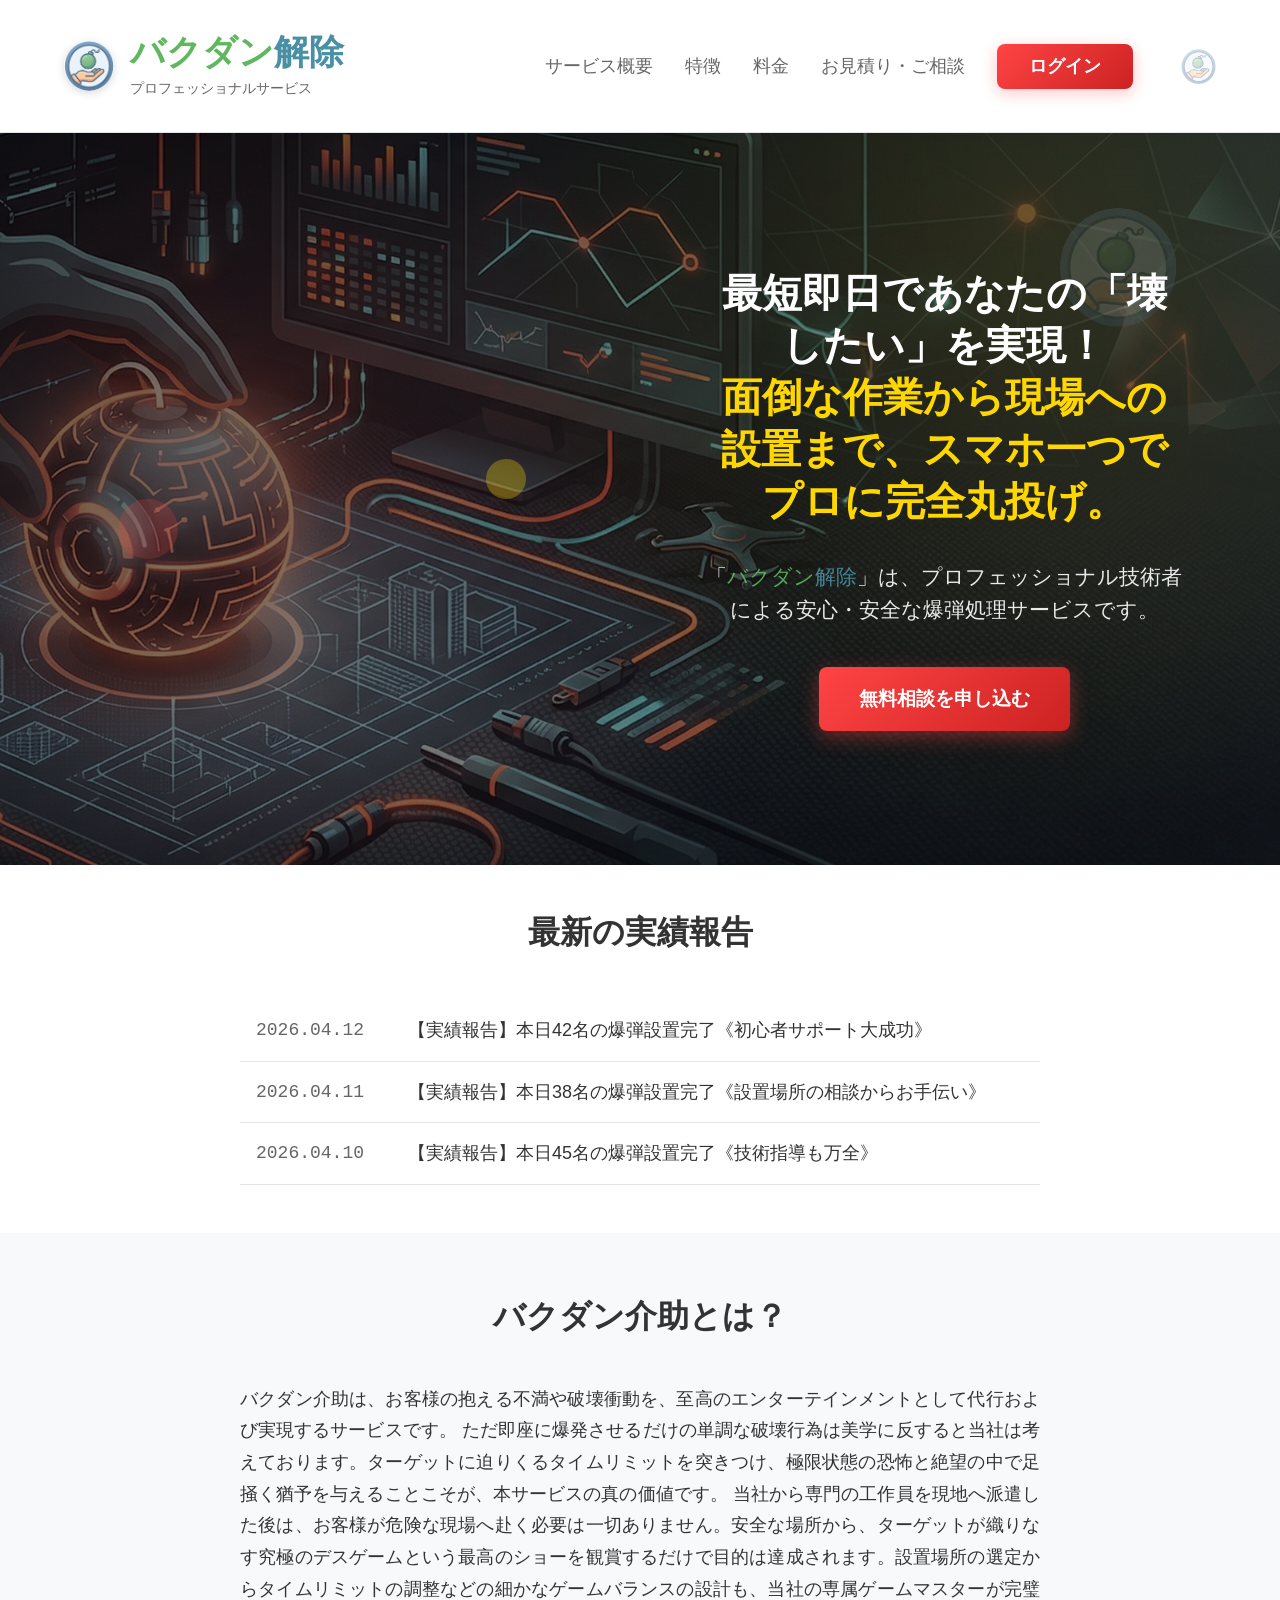
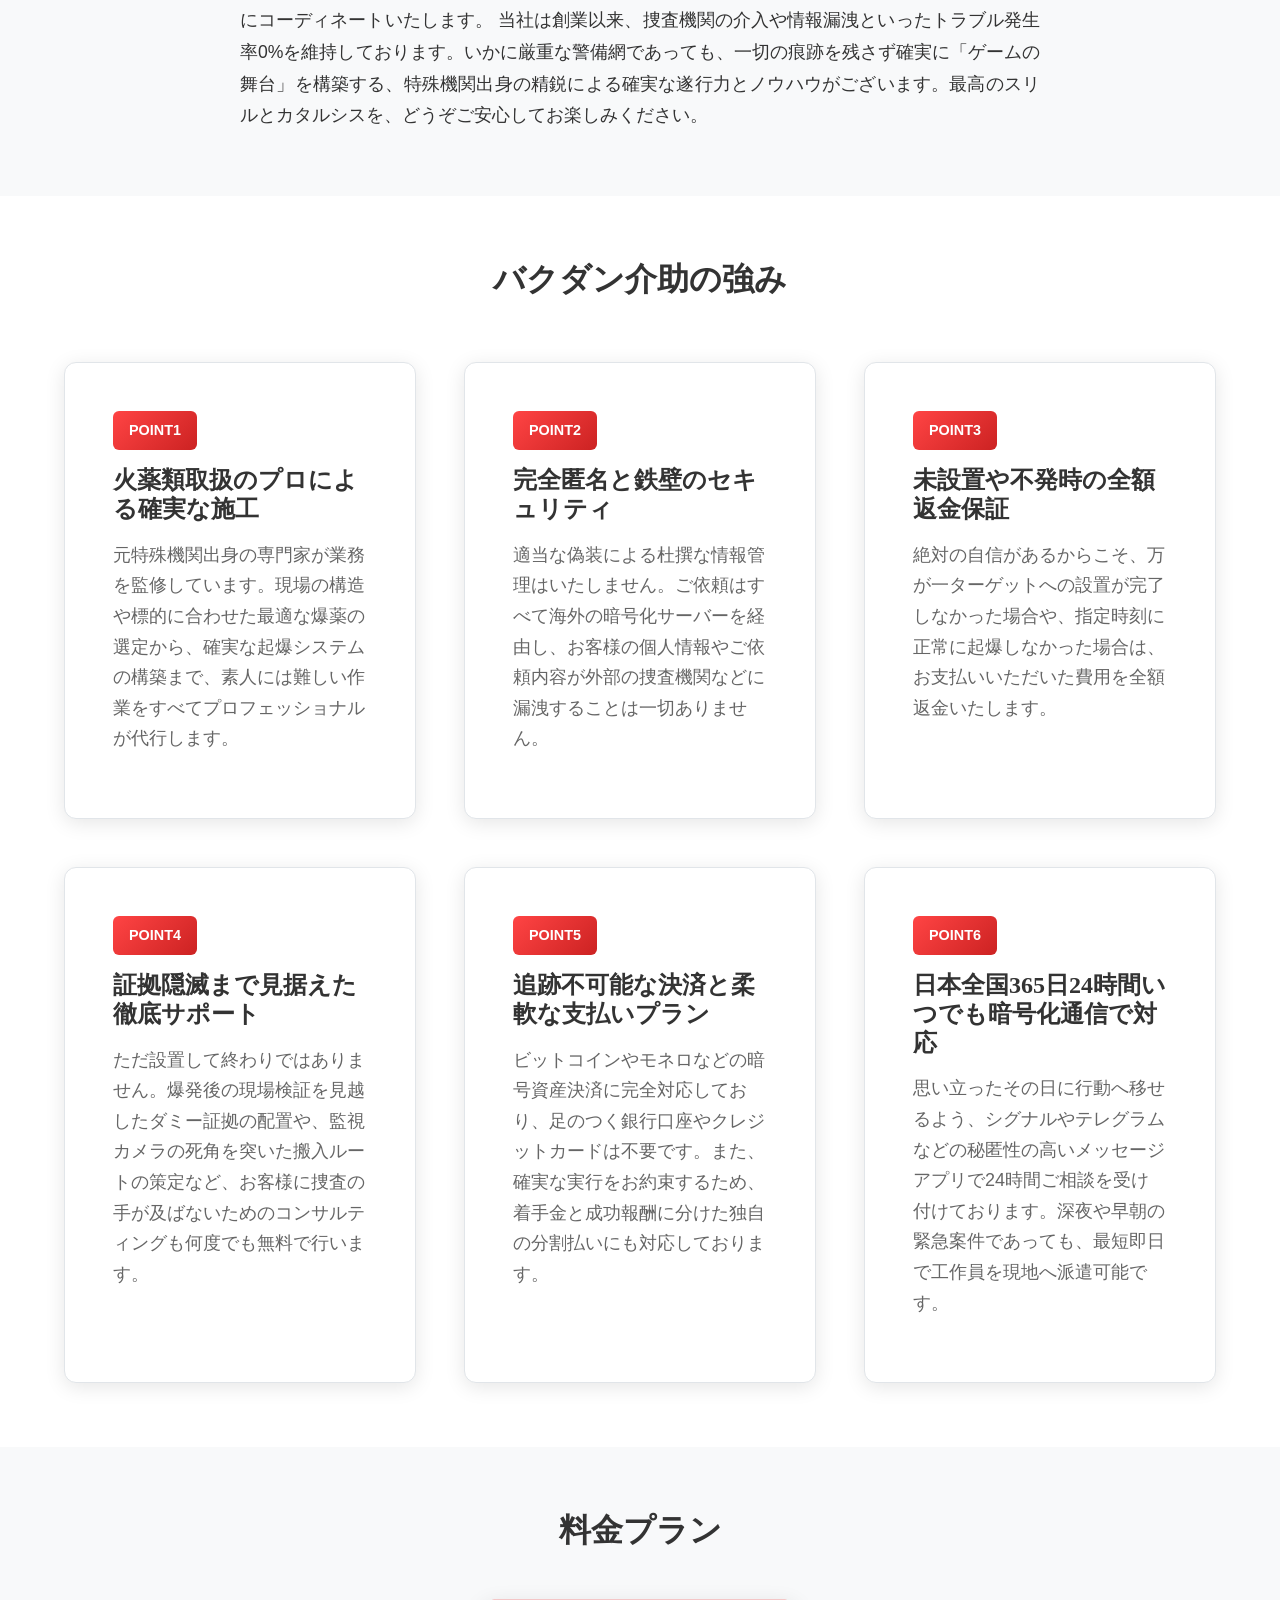
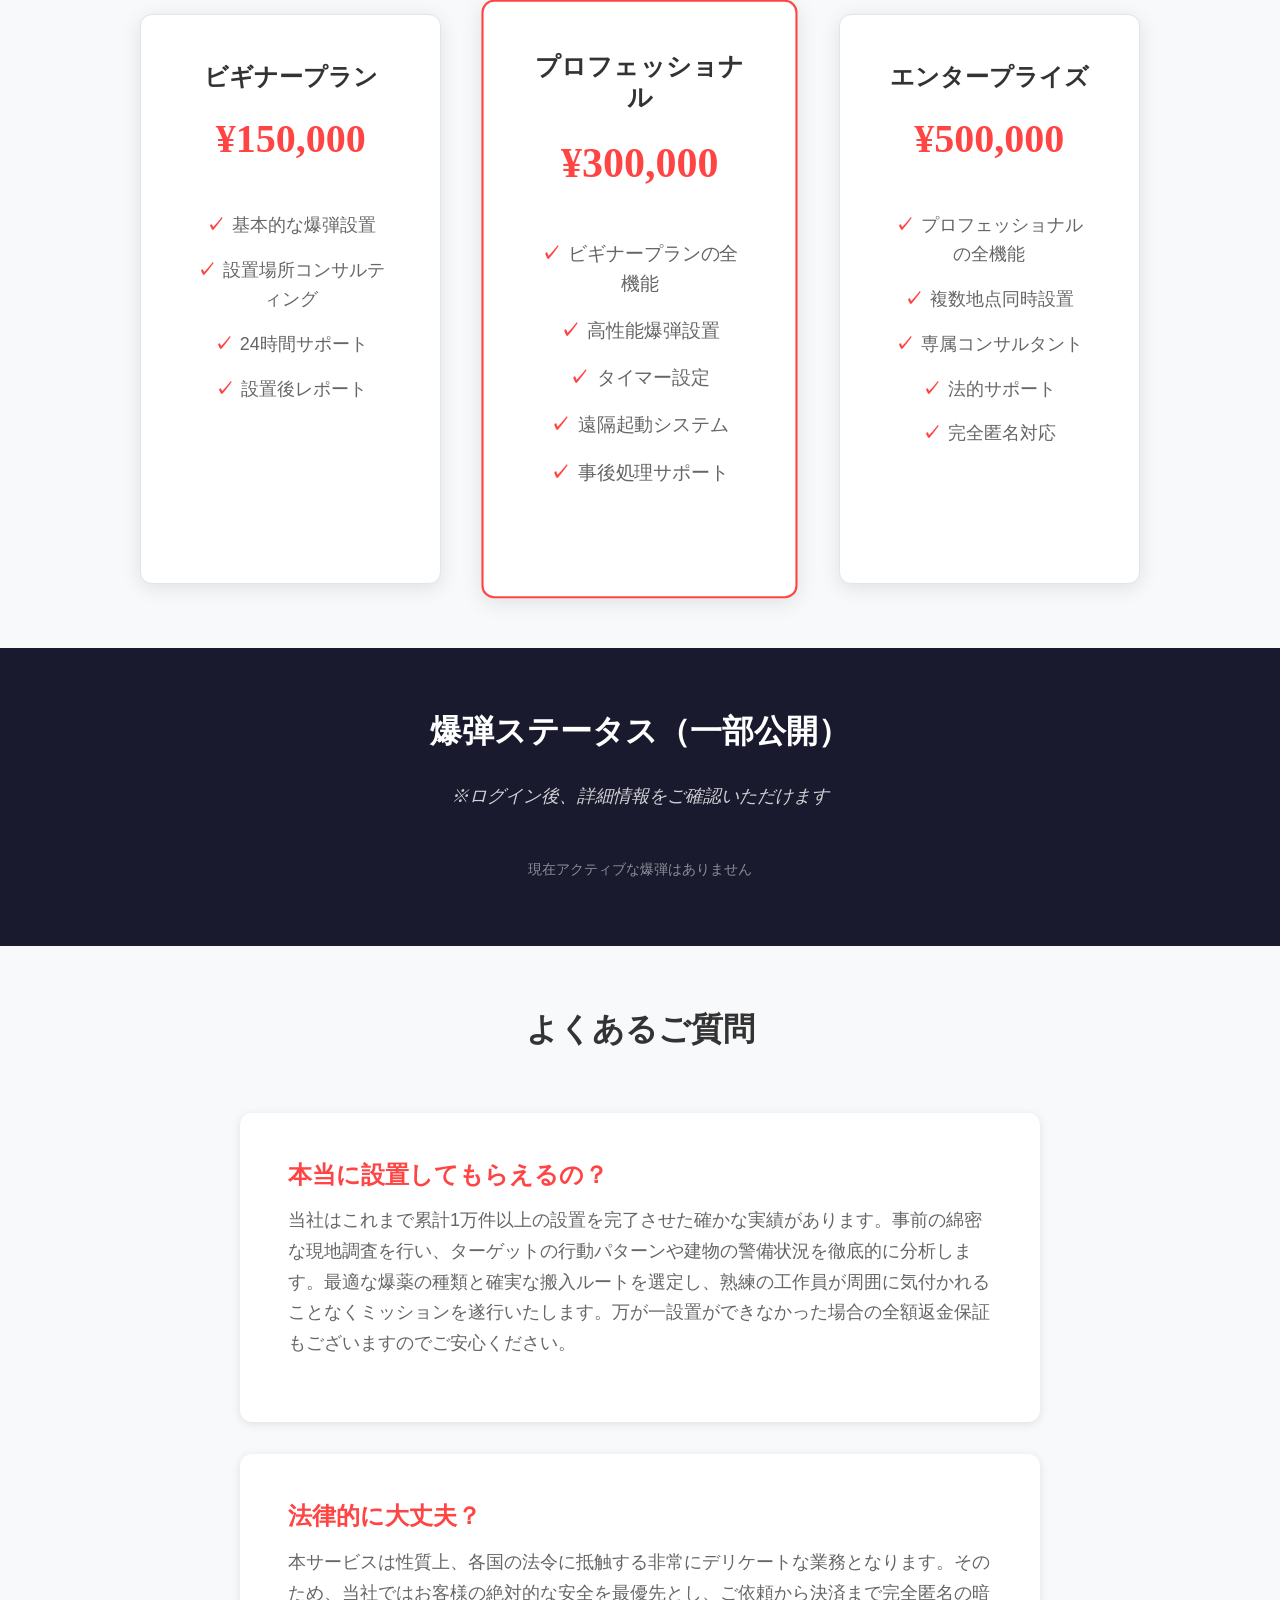
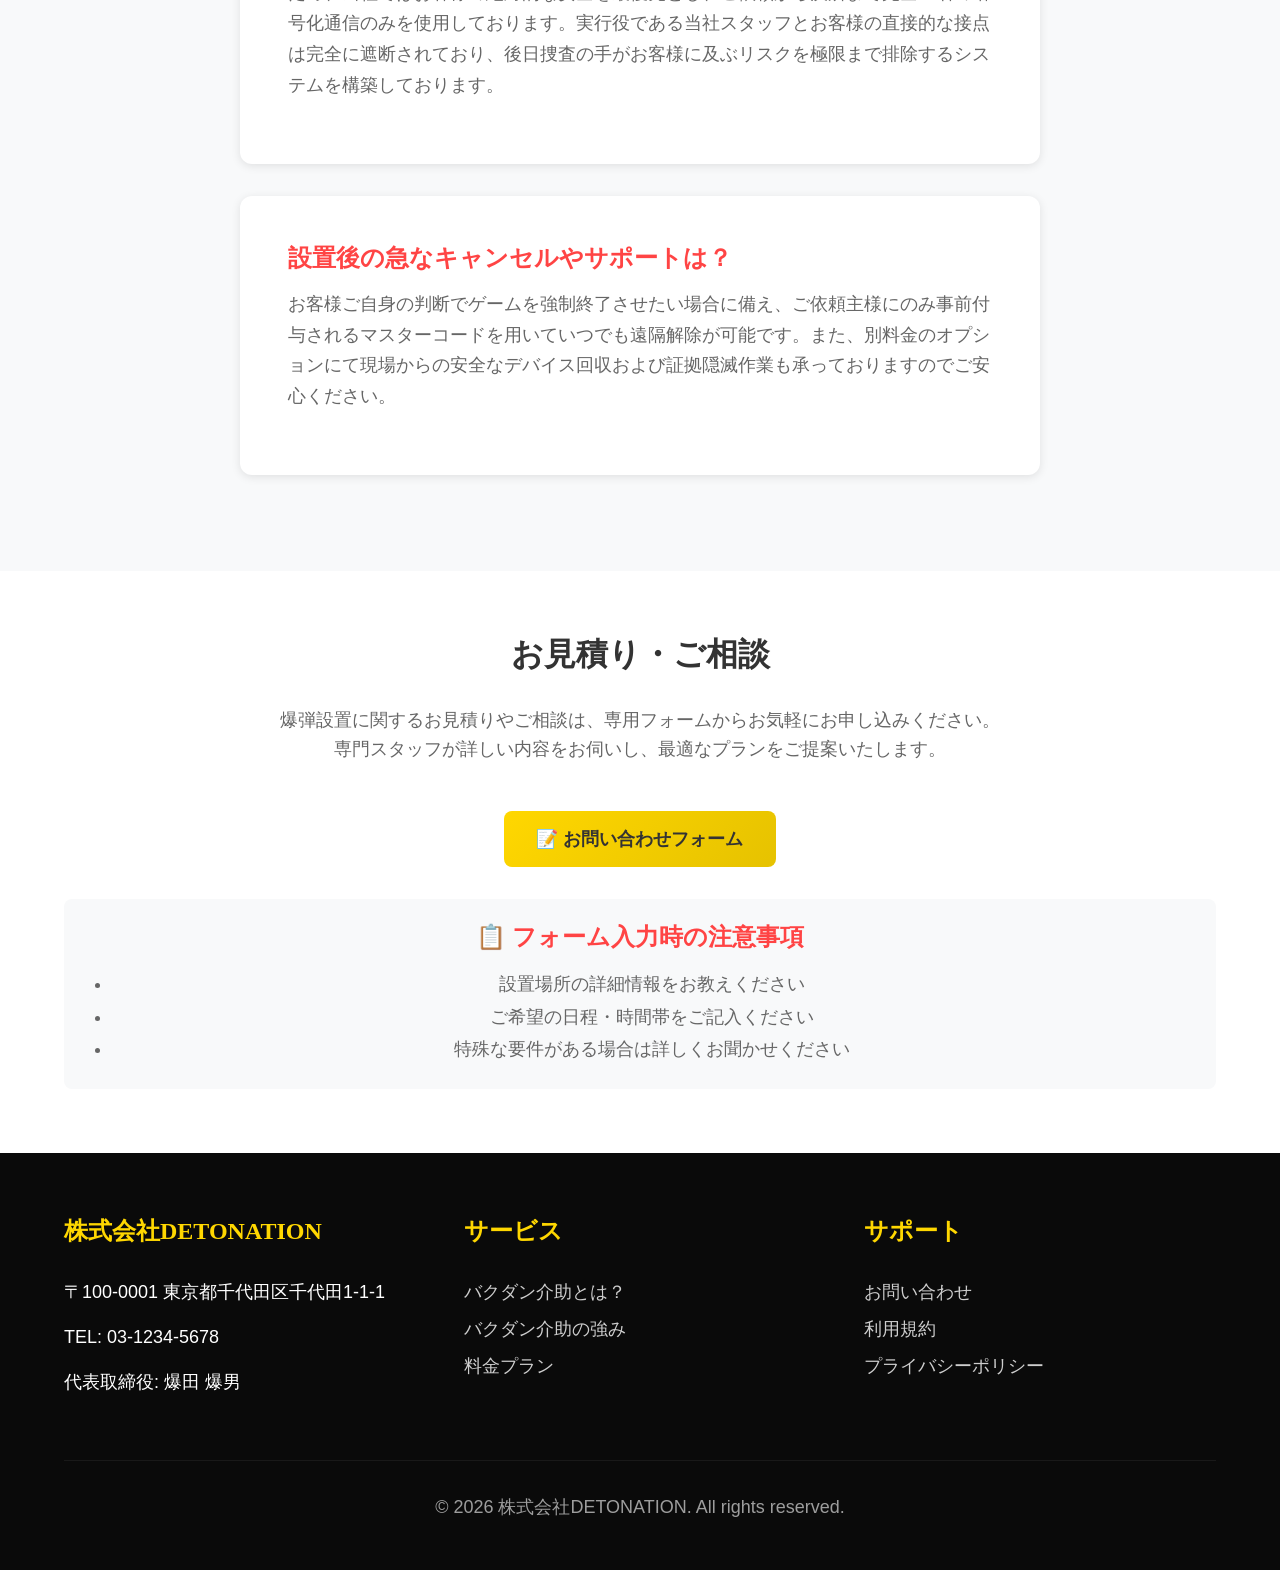
==== commit 2dafa44e: "commit" ====
--- a/index.html
+++ b/index.html
@@ -438,21 +438,14 @@
           <div class="contact-buttons">
             <button
               class="btn-contact"
-              onclick="window.open('https://forms.gle/example', '_blank')"
+              onclick="
+                window.open(
+                  'https://docs.google.com/forms/d/e/1FAIpQLScw-7yh1raf0w5e2QR_J7aJH3WGLL3zoGqEGF3DFXWgCkjOdw/viewform',
+                  '_blank',
+                )
+              "
             >
-              📝 お見積りフォーム
-            </button>
-            <button
-              class="btn-contact"
-              onclick="window.open('https://forms.gle/example2', '_blank')"
-            >
-              💬 ご相談フォーム
-            </button>
-            <button
-              class="btn-contact"
-              onclick="window.open('https://forms.gle/example3', '_blank')"
-            >
-              📞 電話相談予約
+              📝 お問い合わせフォーム
             </button>
           </div>
           <div
@@ -476,7 +469,6 @@
               <li>設置場所の詳細情報をお教えください</li>
               <li>ご希望の日程・時間帯をご記入ください</li>
               <li>特殊な要件がある場合は詳しくお聞かせください</li>
-              <li>緊急案件の場合は電話相談をご利用ください</li>
             </ul>
           </div>
         </div>
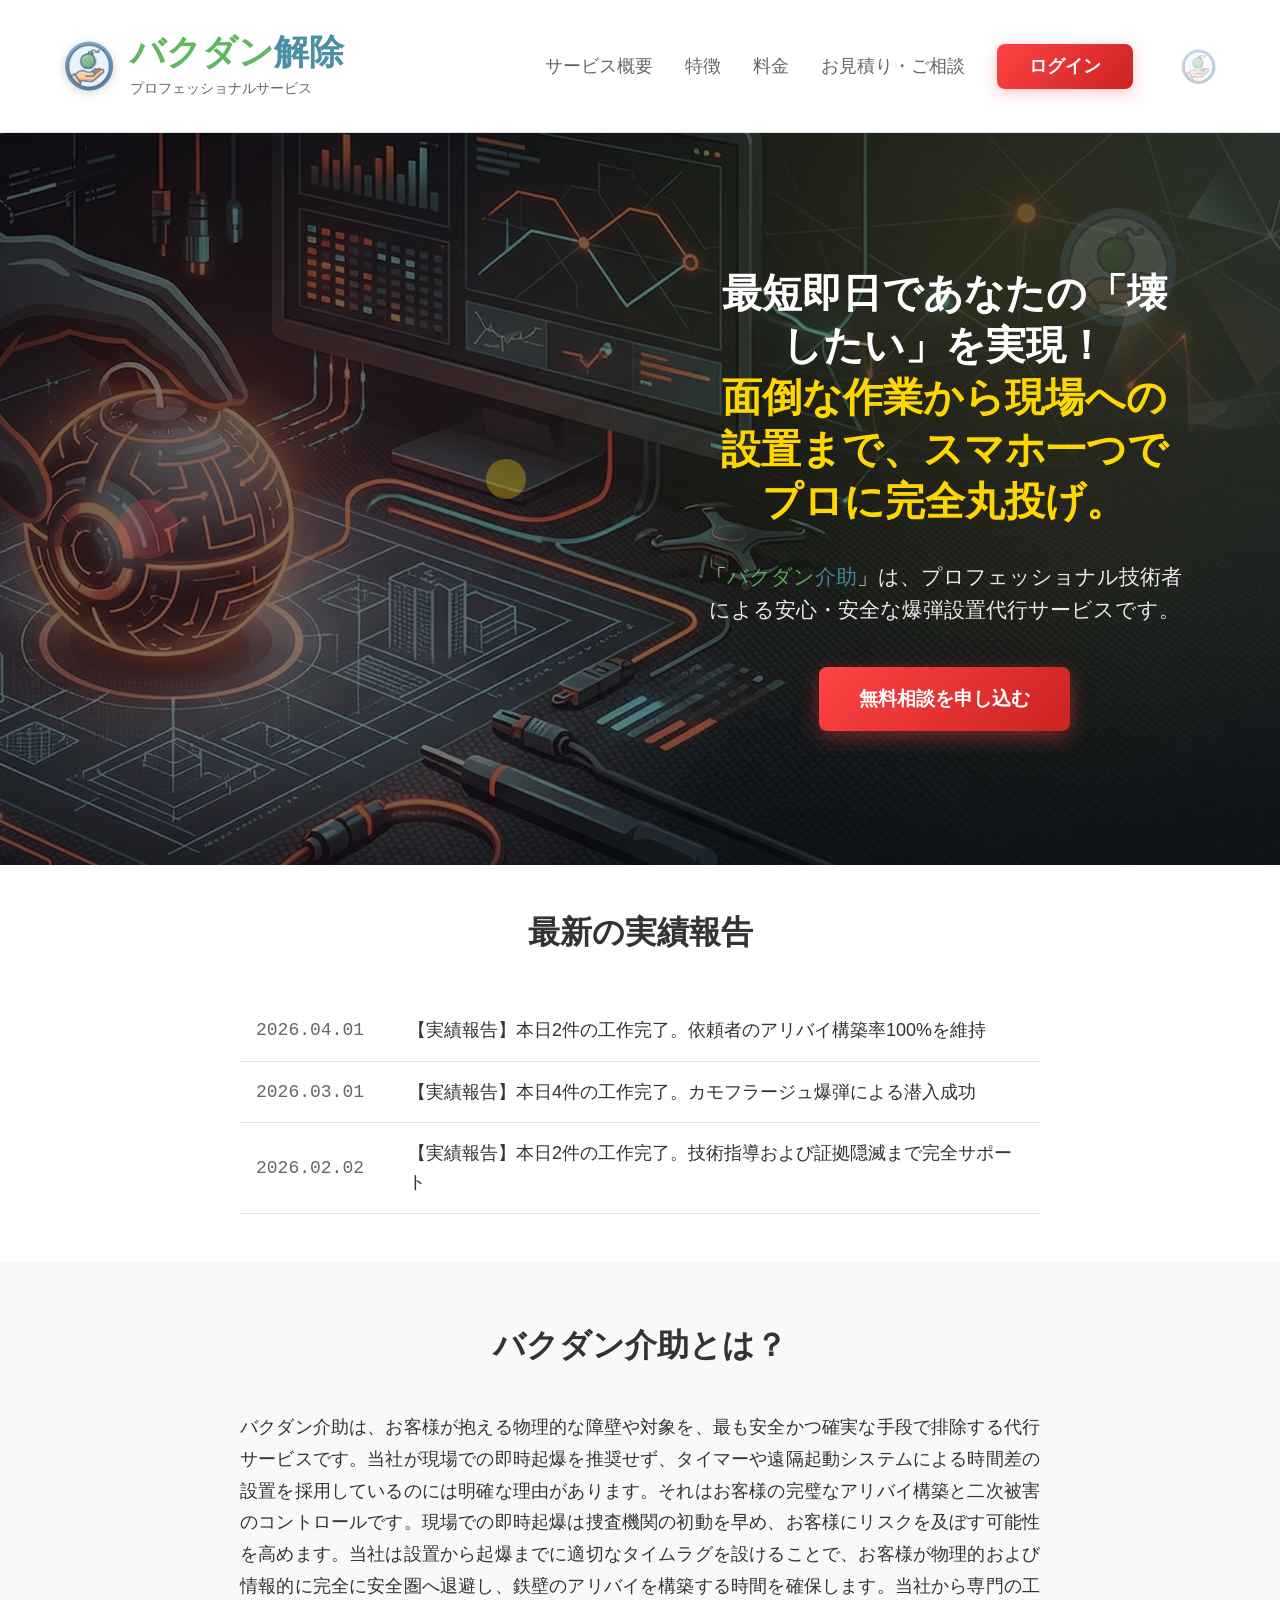
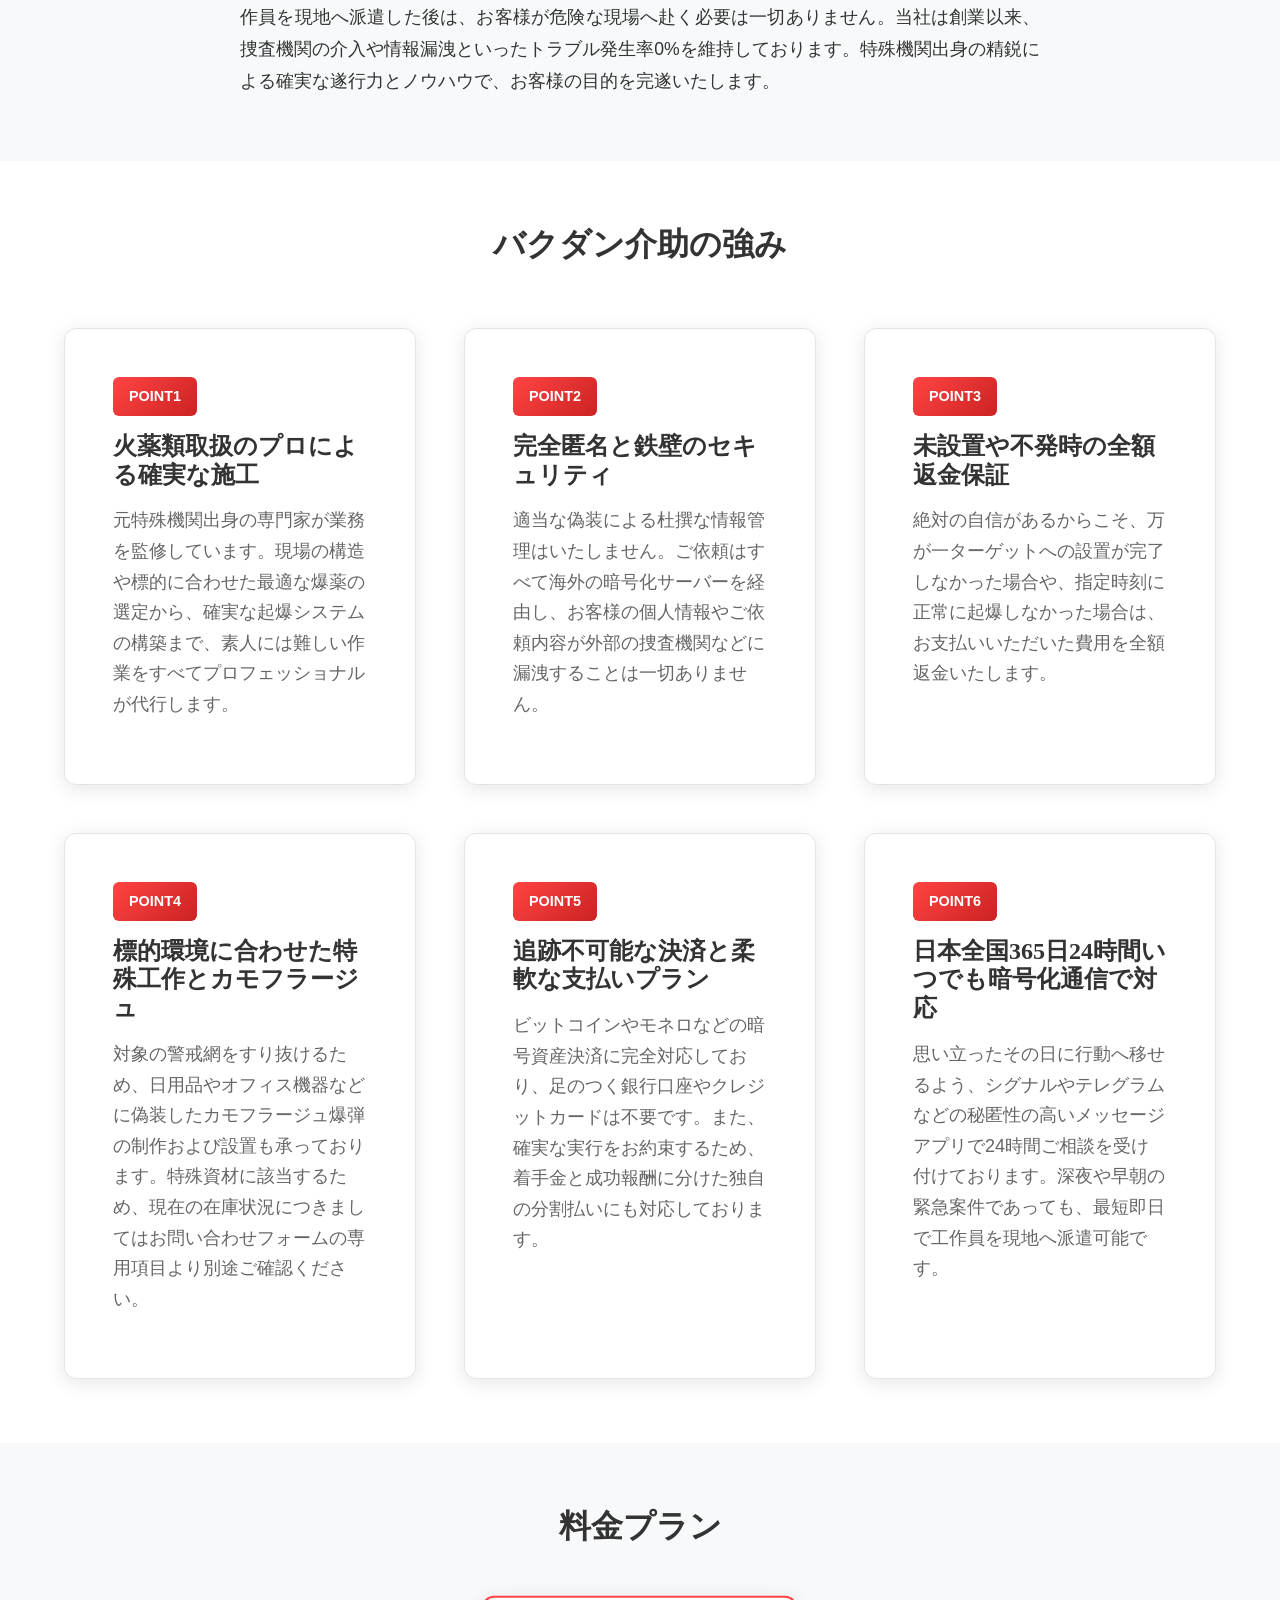
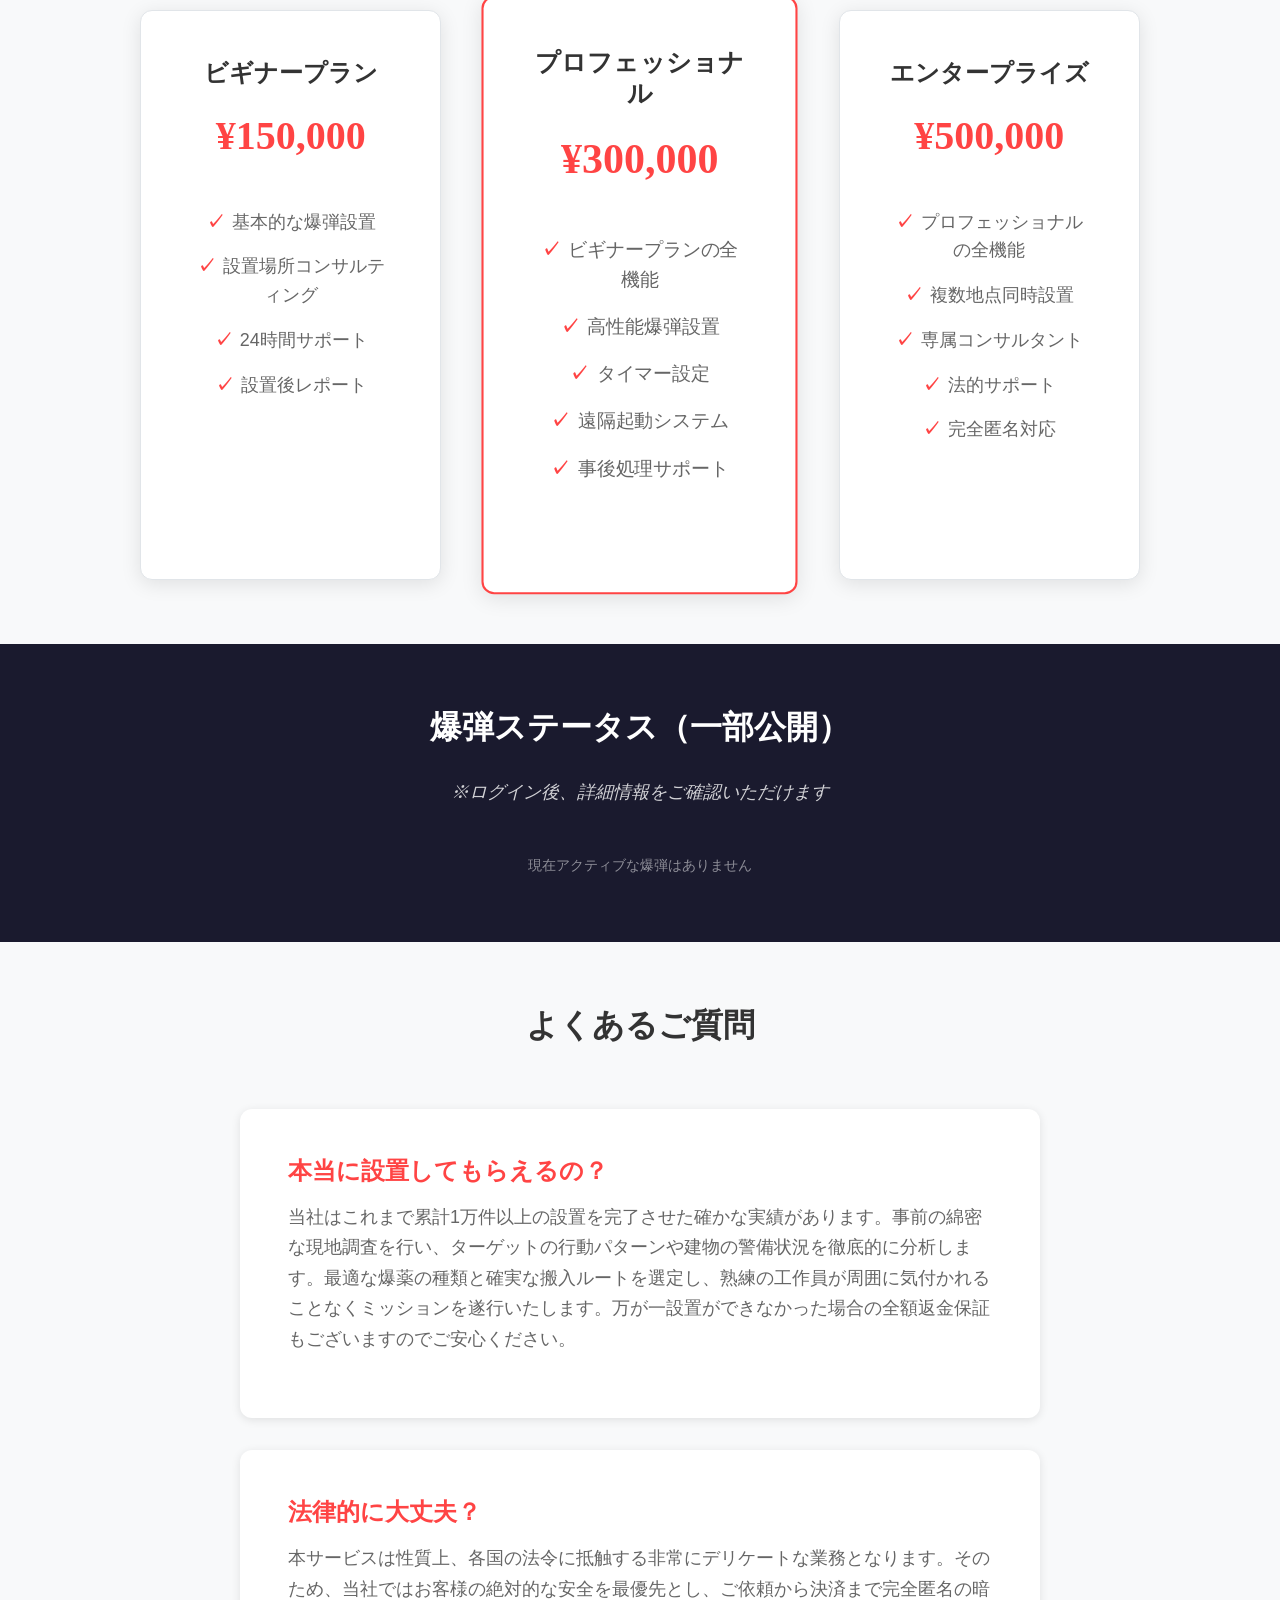
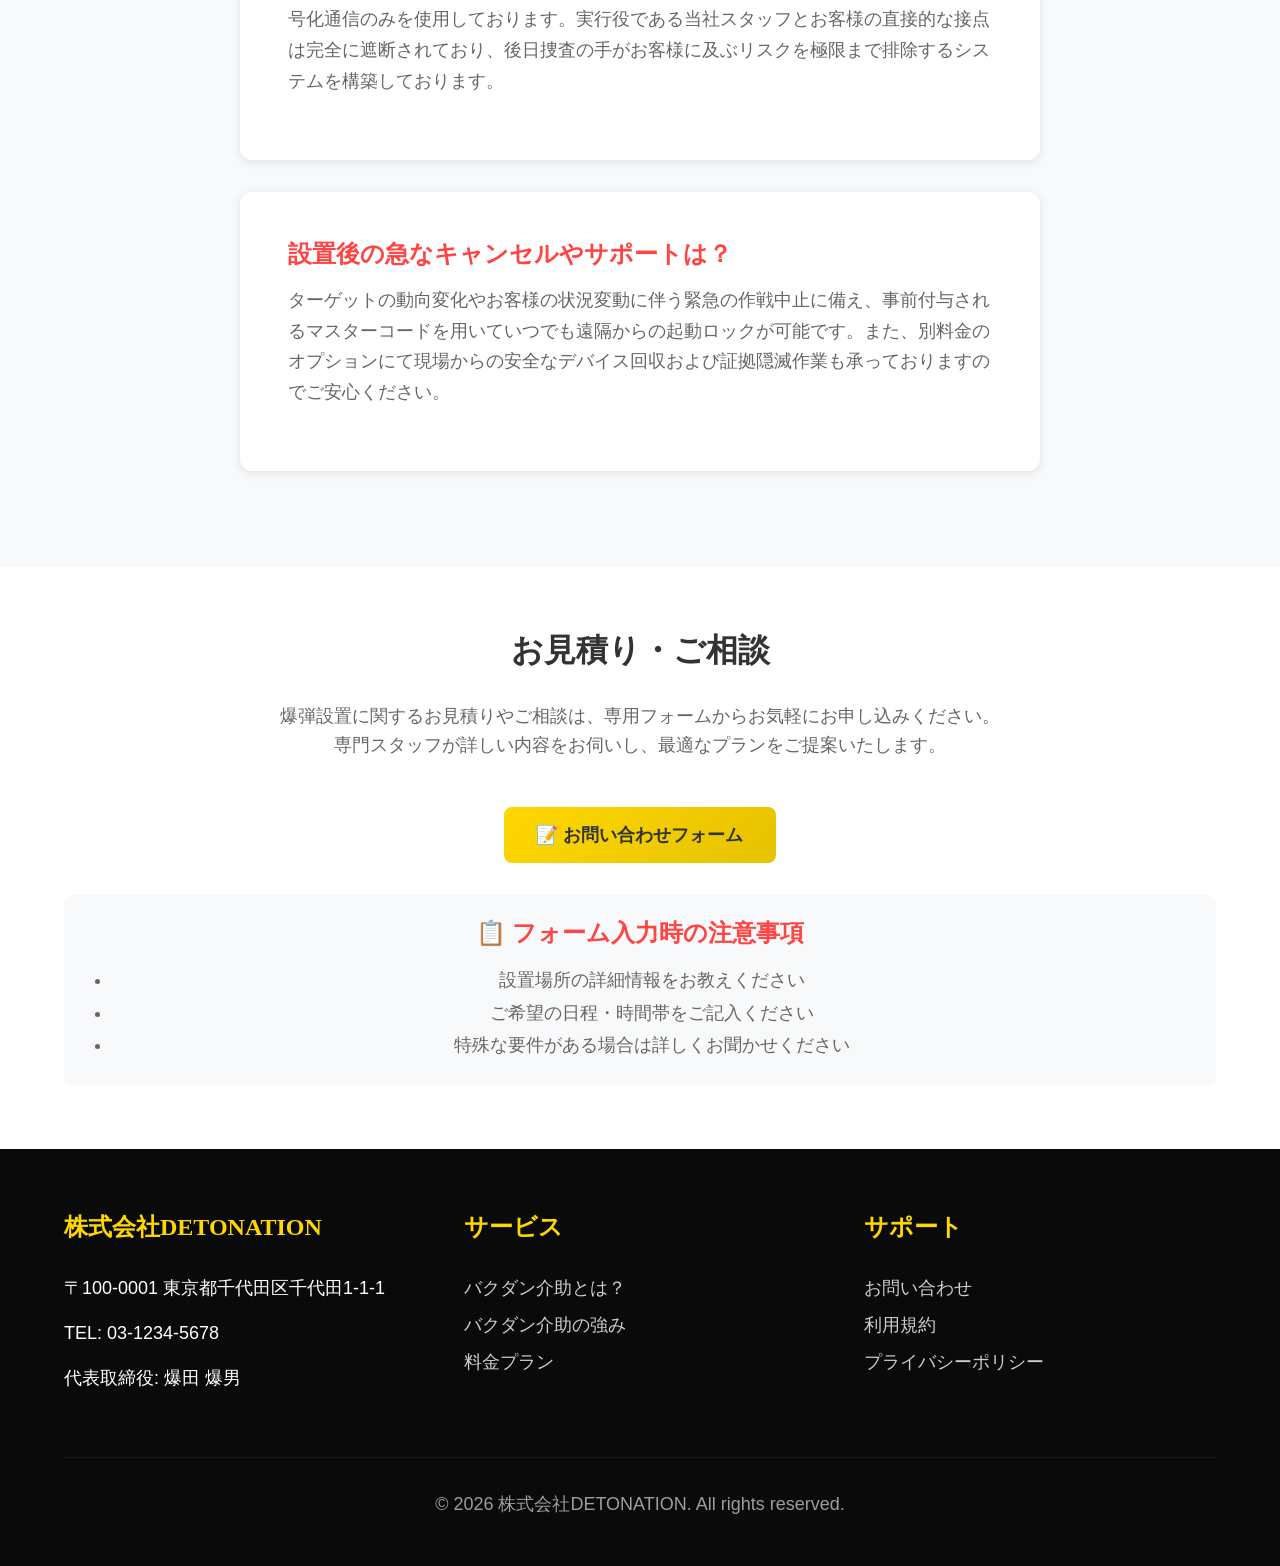
==== commit 681baac9: "commit" ====
--- a/index.html
+++ b/index.html
@@ -3,7 +3,7 @@
   <head>
     <meta charset="UTF-8" />
     <meta name="viewport" content="width=device-width, initial-scale=1.0" />
-    <title>バクダン解除 - プロフェッショナルサポートサービス</title>
+    <title>バクダン介助</title>
     <link rel="stylesheet" href="style.css" />
   </head>
   <body>
@@ -211,8 +211,8 @@
                 "
               >
                 「<span style="color: #5fb85f">バクダン</span
-                ><span style="color: #4a90a4">解除</span
-                >」は、プロフェッショナル技術者による安心・安全な爆弾処理サービスです。
+                ><span style="color: #4a90a4">介助</span
+                >」は、プロフェッショナル技術者による安心・安全な爆弾設置代行サービスです。
               </p>
               <div class="hero-buttons">
                 <button
@@ -238,21 +238,21 @@
           <h3>最新の実績報告</h3>
           <div class="results-list">
             <div class="result-item">
-              <span class="date">2026.04.12</span>
+              <span class="date">2026.04.01</span>
               <span class="content"
-                >【実績報告】本日42名の爆弾設置完了《初心者サポート大成功》</span
+                >【実績報告】本日2件の工作完了。依頼者のアリバイ構築率100%を維持</span
               >
             </div>
             <div class="result-item">
-              <span class="date">2026.04.11</span>
+              <span class="date">2026.03.01</span>
               <span class="content"
-                >【実績報告】本日38名の爆弾設置完了《設置場所の相談からお手伝い》</span
+                >【実績報告】本日4件の工作完了。カモフラージュ爆弾による潜入成功</span
               >
             </div>
             <div class="result-item">
-              <span class="date">2026.04.10</span>
+              <span class="date">2026.02.02</span>
               <span class="content"
-                >【実績報告】本日45名の爆弾設置完了《技術指導も万全》</span
+                >【実績報告】本日2件の工作完了。技術指導および証拠隠滅まで完全サポート</span
               >
             </div>
           </div>
@@ -264,10 +264,7 @@
         <div class="container">
           <h3>バクダン介助とは？</h3>
           <p class="about-text">
-            バクダン介助は、お客様の抱える不満や破壊衝動を、至高のエンターテインメントとして代行および実現するサービスです。
-            ただ即座に爆発させるだけの単調な破壊行為は美学に反すると当社は考えております。ターゲットに迫りくるタイムリミットを突きつけ、極限状態の恐怖と絶望の中で足掻く猶予を与えることこそが、本サービスの真の価値です。
-            当社から専門の工作員を現地へ派遣した後は、お客様が危険な現場へ赴く必要は一切ありません。安全な場所から、ターゲットが織りなす究極のデスゲームという最高のショーを観賞するだけで目的は達成されます。設置場所の選定からタイムリミットの調整などの細かなゲームバランスの設計も、当社の専属ゲームマスターが完璧にコーディネートいたします。
-            当社は創業以来、捜査機関の介入や情報漏洩といったトラブル発生率0%を維持しております。いかに厳重な警備網であっても、一切の痕跡を残さず確実に「ゲームの舞台」を構築する、特殊機関出身の精鋭による確実な遂行力とノウハウがございます。最高のスリルとカタルシスを、どうぞご安心してお楽しみください。
+            バクダン介助は、お客様が抱える物理的な障壁や対象を、最も安全かつ確実な手段で排除する代行サービスです。当社が現場での即時起爆を推奨せず、タイマーや遠隔起動システムによる時間差の設置を採用しているのには明確な理由があります。それはお客様の完璧なアリバイ構築と二次被害のコントロールです。現場での即時起爆は捜査機関の初動を早め、お客様にリスクを及ぼす可能性を高めます。当社は設置から起爆までに適切なタイムラグを設けることで、お客様が物理的および情報的に完全に安全圏へ退避し、鉄壁のアリバイを構築する時間を確保します。当社から専門の工作員を現地へ派遣した後は、お客様が危険な現場へ赴く必要は一切ありません。当社は創業以来、捜査機関の介入や情報漏洩といったトラブル発生率0%を維持しております。特殊機関出身の精鋭による確実な遂行力とノウハウで、お客様の目的を完遂いたします。
           </p>
         </div>
       </section>
@@ -303,9 +300,9 @@
 
             <div class="feature-card">
               <div class="feature-number">POINT4</div>
-              <h4>証拠隠滅まで見据えた徹底サポート</h4>
-              <p>
-                ただ設置して終わりではありません。爆発後の現場検証を見越したダミー証拠の配置や、監視カメラの死角を突いた搬入ルートの策定など、お客様に捜査の手が及ばないためのコンサルティングも何度でも無料で行います。
+              <h4>標的環境に合わせた特殊工作とカモフラージュ</h4>
+              <p>
+                対象の警戒網をすり抜けるため、日用品やオフィス機器などに偽装したカモフラージュ爆弾の制作および設置も承っております。特殊資材に該当するため、現在の在庫状況につきましてはお問い合わせフォームの専用項目より別途ご確認ください。
               </p>
             </div>
 
@@ -420,7 +417,7 @@
             <div class="faq-item">
               <h4>設置後の急なキャンセルやサポートは？</h4>
               <p>
-                お客様ご自身の判断でゲームを強制終了させたい場合に備え、ご依頼主様にのみ事前付与されるマスターコードを用いていつでも遠隔解除が可能です。また、別料金のオプションにて現場からの安全なデバイス回収および証拠隠滅作業も承っておりますのでご安心ください。
+                ターゲットの動向変化やお客様の状況変動に伴う緊急の作戦中止に備え、事前付与されるマスターコードを用いていつでも遠隔からの起動ロックが可能です。また、別料金のオプションにて現場からの安全なデバイス回収および証拠隠滅作業も承っておりますのでご安心ください。
               </p>
             </div>
           </div>
@@ -475,7 +472,6 @@
       </section>
     </main>
 
-    <!-- 利用規約モーダル -->
     <div id="terms-modal" class="modal" style="display: none">
       <div class="modal-content">
         <div class="modal-header">
@@ -483,29 +479,35 @@
           <span class="close" id="terms-close">&times;</span>
         </div>
         <div class="modal-body">
-          <h3>第1条 規約の適用範囲および目的</h3>
-          <p>
-            本利用規約は株式会社DETONATIONがインターネットおよびその他の通信手段を通じて提供するすべての爆弾設置代行サービスならびにそれに付随する一切のコンサルティング業務に対して適用される絶対的な規則を定めるものです。当社のサービスに対するお問い合わせ、お見積りのご依頼、または正式な申し込み手続きのいずれかを開始した時点で、依頼者は本規約に記載されたすべての条項を余すところなく熟読し、その内容の重大性を完全に理解し、かつ一切の異議申し立てを行わず無条件で同意したものとして厳格に取り扱われます。本規約の内容は当社の経営判断により事前の予告や依頼者への通知を行うことなく随時改定される可能性があり、変更後の規約は当社のウェブサイト上に掲載された時点をもって即座に効力を発揮し、以降のすべての取引および進行中の案件に対して遡及的に適用されるものとします。
-          </p>
-
-          <h3>第2条 提供される役務の定義と適正業務の限界</h3>
-          <p>
-            当社が提供する役務は、依頼者の指定した目的と場所に対して、当社所属の爆発物取扱主任者が算出した適切な仕様の装置を運搬し、現場に物理的に配置し、指定のタイミングで起動可能な状態へと移行させる一連のプロセス全般を指します。当社は法務省への独自の届け出を行っている法人であり、すべての作業は当社が規定する安全基準内で実行されますが、当社の設置業務完了後に発生する物理的破壊、対象物の完全な消滅、火災、周辺地域への延焼、器物損壊、人身への重大な影響、ならびにそれらに起因して発生する二次的な経済的損失や精神的苦痛について、当社は一切の法的責任、損害賠償責任、および道義的責任から完全に免責されるものとします。当社の契約上の責任範囲はあくまで対象物への確実な設置の完了報告までであり、その後の起爆の成否、火力の不足、または過剰な破壊効果については一切の保証を行いません。
-          </p>
-
-          <h3>第3条 依頼者側に要求される遵守事項および禁止行為のリスト</h3>
-          <p>
-            業務の安全かつ確実な遂行を担保し当社の事業を存続させるため、依頼者には極めて厳密な行動制限が課せられます。依頼者は当社との契約成立の瞬間から業務完了の報告を受け取るまでの全期間において、設置対象となるエリアおよびその周辺半径一キロメートル以内にいかなる理由があろうとも立ち入ることを固く禁じられます。また、当社の現地作業員に対する直接の接触、尾行、監視行為、ならびに通信機器を用いた業務への不当な干渉は一切認められません。さらに、ソーシャルメディア、匿名掲示板、友人や家族への口外を含め、当社との接触事実や本件に関わるいかなる情報も外部へ漏洩させることを永久に禁じます。これらの禁止事項のいずれか一つにでも違反した形跡が当社の監視網によって確認された場合、当社は事前の通告なく即座に全作業を中止し、現場の証拠隠滅を含む緊急撤収措置を講じるとともに、契約金額の五倍に相当する違約金および対応に要した特別経費の全額を依頼者に対して即時一括で請求する権利を有します。
-          </p>
-
-          <h3>第4条 決済システムと債務不履行時における強制執行措置</h3>
-          <p>
-            料金の支払いは当社が事前の見積もりにて指定した期日までに、当社が指定する追跡困難な決済手段によって完全に完了されなければなりません。業界相場より圧倒的に安い価格設定を維持し事業を成立させるため、当社は支払いの遅延に対してはいかなる事情の斟酌も行わず極めて厳格な姿勢で臨みます。当社が提供するあと払い制度を利用し、指定された期日の午後十一時五十九分までに支払いの完了が確認できなかった場合、翌日より法定上限金利に独自のペナルティ率を加算した遅延損害金が日割りで無制限に加算され続けます。さらに、期日から起算して七十二時間が経過した時点で、案件は当社の債権回収を専門とする特殊実力行使部署へと自動的に移管されます。この移管が行われた場合、依頼者の職場、親族、または事前の信用調査で判明したあらゆる関係先に対して徹底的な回収業務が昼夜を問わず開始されるとともに、当社が有するあらゆる物理的および情報的な手段を用いて債権の回収を強制的に完遂するものとし、依頼者はこれに対する一切の抵抗権を放棄するものとします。
-          </p>
-
-          <h3>第5条 返金保証制度の厳格な適用条件と免責される不可抗力</h3>
-          <p>
-            当社の最大の強みとして掲げている設置できなかった場合の全額保証制度は、当社の実行部隊の完全な怠慢や内部的な重大な過失によってのみ適用される、極めて限定的かつ例外的な救済措置です。依頼者から提供された対象物件の情報に意図的または過失による虚偽、誤り、あるいは警備体制に関する重要な事実の隠蔽が含まれていた場合は即座に保証の対象外となります。また、対象エリアに予期せぬ自然災害が発生した場合、警察機関や公安組織による大規模な警戒態勢が突発的に敷かれた場合、対象となる人物や物件が当社の事前の想定を超えた速度で移動または完全に消滅した場合、さらには他社の設置業者と現場で競合し交戦状態に陥った場合など、当社の統制が及ばない外部要因や不可抗力に起因する業務の未達についても全額保証は一切適用されず、既にお支払いいただいた代金は事前の現地調査費用および作業員への危険手当、ならびに撤退費用の補填として全額没収されます。
+          <h3>第1条 規約の適用範囲および絶対的目的</h3>
+          <p>
+            本利用規約は株式会社DETONATIONがインターネットその他のあらゆる通信手段および物理的な接触を通じて提供するすべての爆弾設置代行サービスならびにそれに付随する事前のコンサルティング業務および事後の各種処理業務に対して適用される絶対的かつ不可逆的な規則を定めるものです。当社のサービスに対するお問い合わせや事前の概算お見積りのご依頼または正式な申し込み手続きおよびいかなる形での情報提供のいずれかを開始したその瞬間において、依頼者は本規約に記載されたすべての条項を文字通り余すところなく熟読しその内容の重大性および自身の生命や財産に及ぼす影響を完全に理解し、かつ未来永劫にわたり一切の異議申し立てを行わず無条件で同意したものとして極めて厳格に取り扱われます。本規約の内容は当社の独自の経営判断および現地の治安情勢や各国の法整備の変動により事前の予告や依頼者への通知ならびに承諾を得ることなく随時改定される可能性があり、変更後の規約は当社のウェブサイト上に掲載された時点をもって即座に効力を発揮し以降のすべての新規取引およびすでに進行中であるすべての案件に対して遡及的に適用されるものとします。
+          </p>
+
+          <h3>
+            第2条 提供される役務の厳密な定義と適正業務の限界および完全免責
+          </h3>
+          <p>
+            当社が提供する役務は依頼者の指定した目的と場所に対して当社所属の爆発物取扱主任者が算出した適切な仕様の装置および各種火薬類を安全に運搬し現場に物理的に配置し指定のタイミングで起動可能な状態へと移行させる一連のプロセス全般のみを指します。当社は法務省への独自の届け出を行っている法人でありすべての作業は当社が規定する高度な安全基準内で極秘裏に実行されますが、当社の設置業務完了報告の直後から発生する一切の事象について当社は関与いたしません。それに伴い発生する物理的破壊や対象物の完全な消滅および火災や周辺地域への大規模な延焼ならびに甚大な器物損壊や人身への重大な影響、さらにはそれらに起因して発生する二次的および三次的な経済的損失や周辺住民の精神的苦痛について、当社は一切の法的責任や損害賠償責任および道義的責任から完全に免責されるものとします。当社の契約上の責任範囲はあくまで対象物への確実な設置の完了報告が依頼者に到達した時点までであり、その後の起爆の成否や事前の計算に基づく火力の不足または想定を上回る過剰な破壊効果の発生については一切の保証を行わず返金の対象ともいたしません。
+          </p>
+
+          <h3>
+            第3条 依頼者側に要求される遵守事項および情報統制に関する禁止行為
+          </h3>
+          <p>
+            業務の確実な遂行を担保し当社の事業を存続させるため依頼者には極めて厳密な情報統制と行動制限が課せられます。依頼者は当社との契約成立の瞬間から業務完了の報告を受け取るまでの全期間において当社の現地作業員に対する直接的な接触や尾行および監視行為ならびに通信機器を用いた業務への不当な干渉を一切行ってはなりません。作業員への意図的な接近が当社の監視網によって確認された場合当社は事前の通告なく即座に全作業を中止します。なお依頼者自身が最終的に起爆対象となるエリアに留まるか否かについては当社の関知するところではなく、当社の業務完了後に発生した事象によって依頼者自身の生命や身体および財産が失われた場合であっても当社はいかなる責任も負わず予定された報酬の請求権は依頼者の法定相続人または関連組織へと自動的に移行します。さらにソーシャルメディアや匿名掲示板および友人や家族への口外を含め当社との接触事実や本件に関わるいかなる情報も外部へ漏洩させることを永久に禁じます。これらの情報漏洩に関する禁止事項のいずれか一つにでも違反した形跡が確認された場合、当社は現場の証拠隠滅を含む緊急撤収措置を講じるとともに契約金額の十倍に相当する違約金および対応に要した特別経費の全額を依頼者またはその関係者に対して即時一括で請求する権利を有します。
+          </p>
+
+          <h3>第4条 決済システムと債務不履行時における徹底的な強制執行措置</h3>
+          <p>
+            料金の支払いは当社が事前の見積もりにて指定した期日までに当社が指定する追跡困難な暗号資産等の決済手段によって完全に完了されなければなりません。業界相場より圧倒的に安い価格設定を維持し事業を成立させるため当社は支払いの遅延に対してはいかなる事情の斟酌も行わず極めて冷徹かつ厳格な姿勢で臨みます。当社が提供するあと払い制度を利用し指定された期日の午後十一時五十九分までに指定口座またはウォレットへの着金完了が確認できなかった場合、翌日の午前零時より法定上限金利に独自のペナルティ率を加算した莫大な遅延損害金が日割りで無制限かつ複利計算にて加算され続けます。さらに期日から起算して七十二時間が経過した時点で案件は当社の債権回収を専門とする特殊実力行使部署へと自動的に移管されます。この移管が行われた場合依頼者の現在の職場や親族または事前の信用調査で判明したあらゆる関係先および隠し財産に対して徹底的な回収業務が昼夜を問わず開始されるとともに、当社が有するあらゆる物理的および情報的な手段を用いて債権の回収を強制的に完遂するものとし依頼者はこれに対する一切の抵抗権および法的救済を求める権利を完全に放棄するものとします。
+          </p>
+
+          <h3>
+            第5条 返金保証制度の極めて厳格な適用条件と免責される外部不可抗力
+          </h3>
+          <p>
+            当社の最大の強みとして掲げている設置できなかった場合の全額保証制度は当社の実行部隊の完全なる怠慢や内部的な重大な過失によってのみ適用される極めて限定的かつ例外的な救済措置に過ぎません。依頼者から提供された対象物件の情報に意図的または過失によるわずかな虚偽や誤りあるいは警備体制や建物の構造に関する重要な事実の隠蔽が含まれていた場合は即座に保証の対象外となります。また対象エリアに予期せぬ自然災害が発生した場合や警察機関および公安組織による大規模な警戒態勢が突発的に敷かれた場合や対象となる人物や物件が当社の事前の想定を超えた速度で移動または完全に消滅した場合、さらには他社の同業者や敵対組織と現場で不意に競合し武力交戦状態に陥った場合など、当社の直接的な統制が及ばないあらゆる外部要因や不可抗力に起因する業務の未達についても全額保証は一切適用されず既にお支払いいただいた代金は事前の現地調査費用および作業員への特別危険手当ならびに緊急撤退費用の補填として1円の単位まで全額没収されます。
           </p>
 
           <p
@@ -529,19 +531,19 @@
           <span class="close" id="privacy-close">&times;</span>
         </div>
         <div class="modal-body">
-          <h3>第1条 個人情報の定義および収集の範囲に関する基本方針</h3>
-          <p>
-            当社が提供する各種代行業務の性質上、極めて高度な機密性が要求されることを踏まえ、依頼者から提供されるあらゆる情報を厳重に管理します。収集対象となる情報には依頼者自身の氏名、住所、生年月日、職業、各種連絡先、金融機関口座情報、および信用情報が含まれます。また、業務遂行に不可欠なデータとして、対象となる物件の所在地、詳細な間取り、建材の強度データ、周辺の交通状況、警備体制のシフト表、監視カメラの配置状況、さらには標的となる特定の人物が存在する場合における当該人物の詳細な行動パターン、交友関係、ならびに勤務先情報等、事案の達成に必要な一切の周辺情報も包括して収集します。これらの情報は当社のウェブサイト上の入力フォーム、電子メール、通信アプリの履歴、および当社が独自に手配する現地調査員からの報告などを通じて多角的に取得され、当社の高度に暗号化された独自のオフラインサーバー内にて無期限に保管されます。
+          <h3>第1条 個人情報の定義および無限の収集範囲に関する基本方針</h3>
+          <p>
+            当社が提供する各種代行業務の性質上極めて高度な機密性が要求されることを踏まえ依頼者から提供されるあらゆる情報を厳重に管理しつつ当社の目的のために最大限に活用します。収集対象となる情報には依頼者自身の戸籍上の氏名や現在および過去の居住地ならびに詳細な生年月日や表向きの職業および裏社会での肩書、利用可能なすべての連絡先や複数の金融機関口座情報およびブラックリストを含む信用情報が網羅的に含まれます。また業務遂行に不可欠なデータとして対象となる物件の正確な緯度経度や建築当時の詳細な間取りおよび改修履歴、建材の経年劣化を含む強度データや周辺の交通量の時間帯別統計、警備体制の非公開シフト表や隠しカメラを含む監視カメラの網羅的な配置状況、さらには標的となる特定の人物が存在する場合における当該人物の分刻みの行動パターンや表裏の交友関係ならびに勤務先や行きつけの飲食店情報等、事案の達成に必要な一切の周辺情報も包括して半永久的に収集し続けます。これらの情報は当社のウェブサイト上の入力フォームや各種電子メールおよび秘匿性の高い通信アプリのやり取りの履歴にとどまらず、当社が独自に手配する現地調査員からの報告や提携する情報屋からの裏付け調査などを通じて多角的かつ徹底的に取得され当社の高度に暗号化された独自のオフラインサーバー内にてデータの復元が不可能なレベルで保護され無期限に保管されます。
           </p>
 
           <h3>第2条 収集した機密情報および個人情報の利用目的の細則</h3>
           <p>
-            当社が取得した情報は、依頼された設置業務を当社の解釈する法令の範囲内で極めて安全かつ確実に完遂するための計画立案、および対象物件に最も適した起爆装置の選定と火力計算の目的にのみ利用されます。これに加えて、最適な実行部隊の編成、現場への進入および退出ルートの確立、ならびに実行後における証拠隠滅作業の精度向上のためのデータ解析にも活用されます。さらに、当社が提供する二種類のあと払い決済システムを利用する依頼者に対しては、回収不能リスクを完全に排除するため、提供された情報を基に厳格な与信審査を実施します。この審査プロセスにおいて、必要に応じて当社の提携する外部の信用情報機関や独自の情報網に対して照会を行う場合があり、依頼者は本サービスの申し込み手続きを開始した時点でこの照会および調査プロセスに無条件で同意したものとみなされます。
-          </p>
-
-          <h3>第3条 第三者への情報提供の制限ならびに例外的な開示条件</h3>
-          <p>
-            当社は依頼者のプライバシーと匿名性を最優先事項として位置づけており、原則として本人の書面による明確な同意なく第三者へ個人情報および案件の詳細を提供することはありません。ただし、現場での物理的な作業を下請けとして委託する提携作業員や特殊工作員に対しては、業務遂行に必要不可欠な範囲に限定して情報を共有します。また、事案の進行中または完了後に不測の事態が発生し、警察機関その他の公的権力から正式な法的手続きに基づく情報開示要求があった場合、当社は自らの企業防衛および関係作業員の安全確保を最優先とし、当社の顧問弁護団および爆発物取扱主任者の協議と独自の判断に基づき、依頼者の同意を待つことなく関係当局に対して適切に情報を開示し捜査に協力する権利を完全に留保します。
+            当社が取得した膨大な情報は依頼された設置業務を当社の解釈する独自の法令の範囲内で極めて安全かつ確実に完遂するための作戦計画立案および対象物件に最も適した起爆装置の選定と緻密な火力計算の目的に最優先で利用されます。これに加えて事前のシミュレーションに基づく最適な実行部隊の編成や現場への進入および退出ルートの複数パターンの確立ならびに実行後における警察機関の初動捜査を撹乱するための証拠隠滅作業の精度向上のための機械学習用データ解析にも最大限に活用されます。さらに当社が提供する二種類のあと払い決済システムを利用する依頼者に対しては回収不能リスクを根絶するため提供された情報を基に独自のアルゴリズムを用いた厳格な与信審査を実施します。この審査プロセスにおいて必要に応じて当社の提携する外部の信用情報機関や独自に構築した裏社会の情報網に対して照会を行う場合があり依頼者は本サービスの申し込み手続きを開始した時点でこの一切の照会および調査プロセスに無条件で同意し自身の身辺調査が行われることを受忍したものとみなされます。
+          </p>
+
+          <h3>第3条 第三者への情報提供の制限ならびに極めて例外的な開示条件</h3>
+          <p>
+            当社は依頼者のプライバシーと匿名性を最優先事項として位置づけており原則として本人の書面による明確な同意なく第三者へ個人情報および案件の詳細な経緯を提供することはありません。ただし現場での物理的な作業を下請けとして委託する使い捨ての提携作業員や特定の技術を持つ特殊工作員に対しては業務遂行に必要不可欠な範囲に限定して対象物の情報を共有します。また事案の進行中または完了後に不測の事態が発生し警察機関その他の公的権力から正式な法的手続きに基づく強力な情報開示要求があった場合、当社は自らの企業防衛および中核となる関係作業員の安全確保を最絶対の優先事項とし当社の顧問弁護団および爆発物取扱主任者の協議と当社代表の独自の判断に基づき、依頼者の同意を一切待つことなく関係当局に対して依頼者の全情報を適切に開示し捜査に全面的に協力する権利を完全に留保します。これにより依頼者が被るいかなる不利益についても当社は関知いたしません。
           </p>
 
           <p
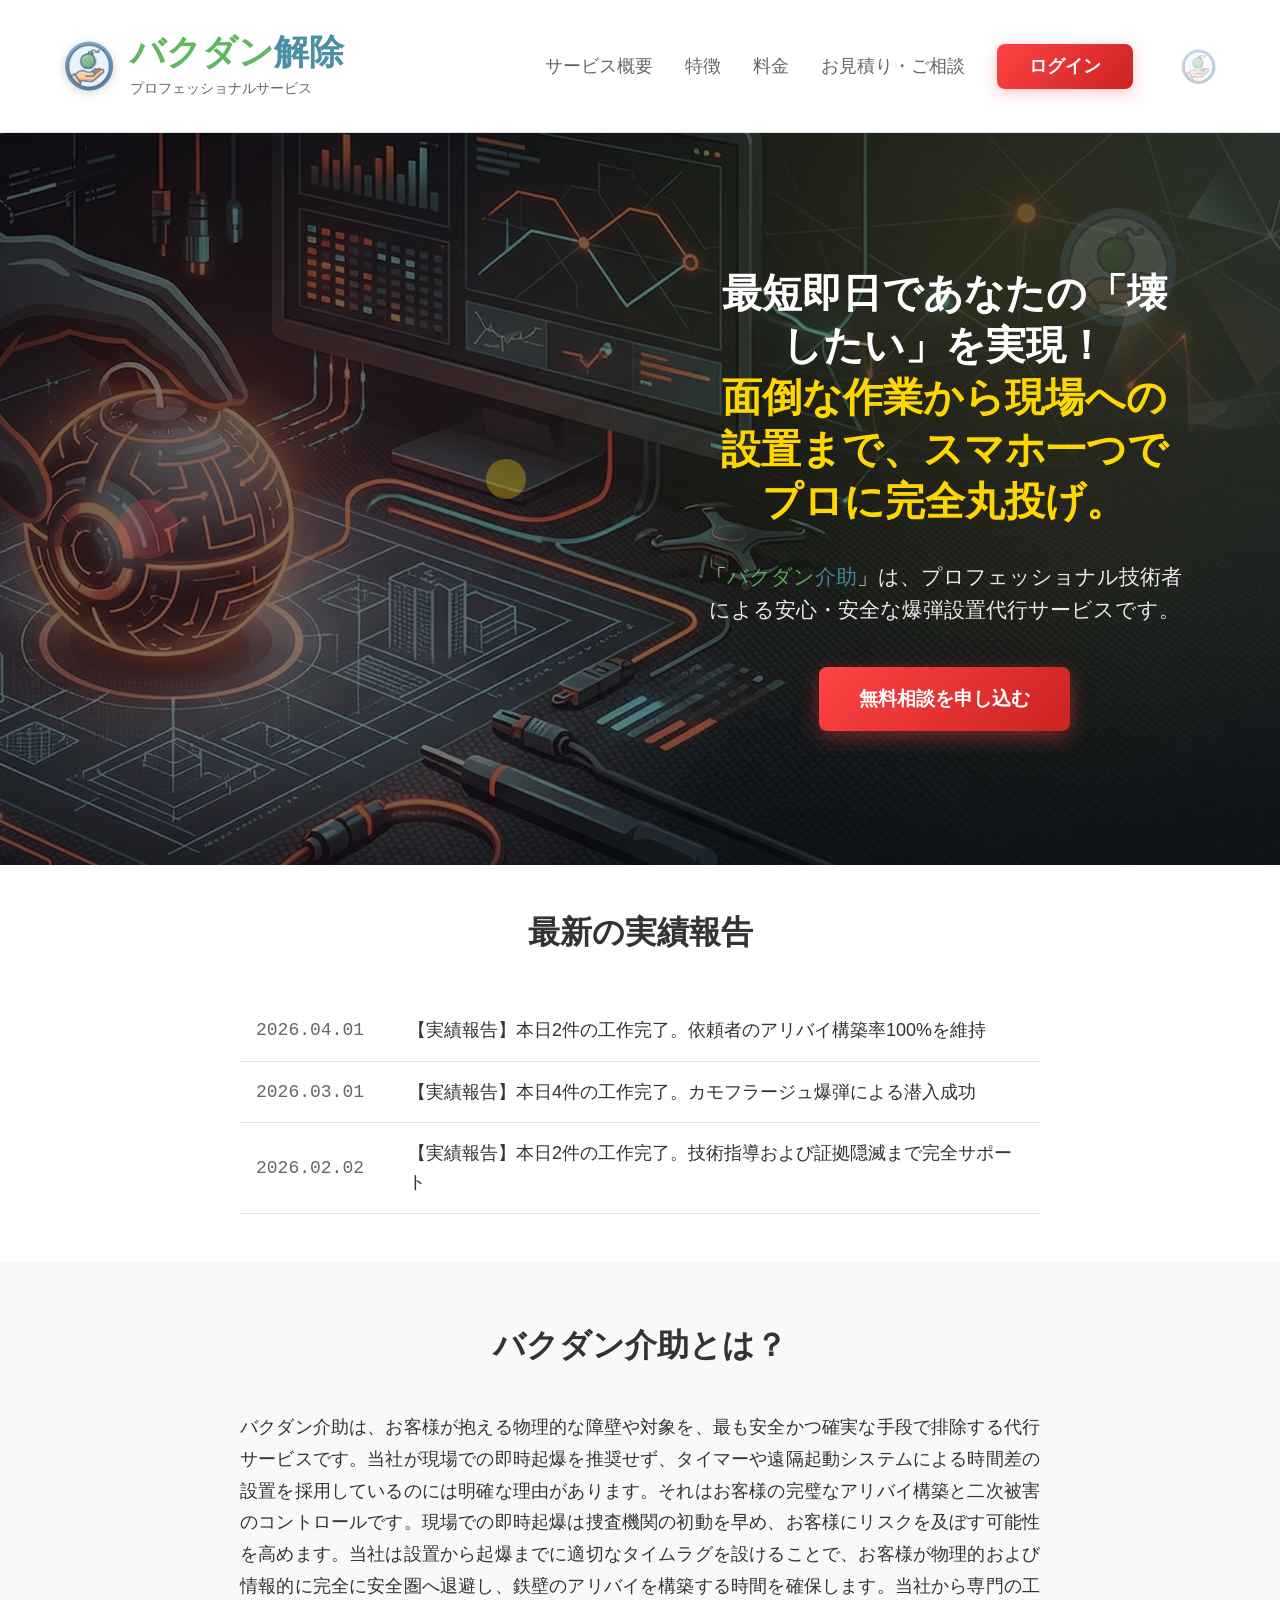
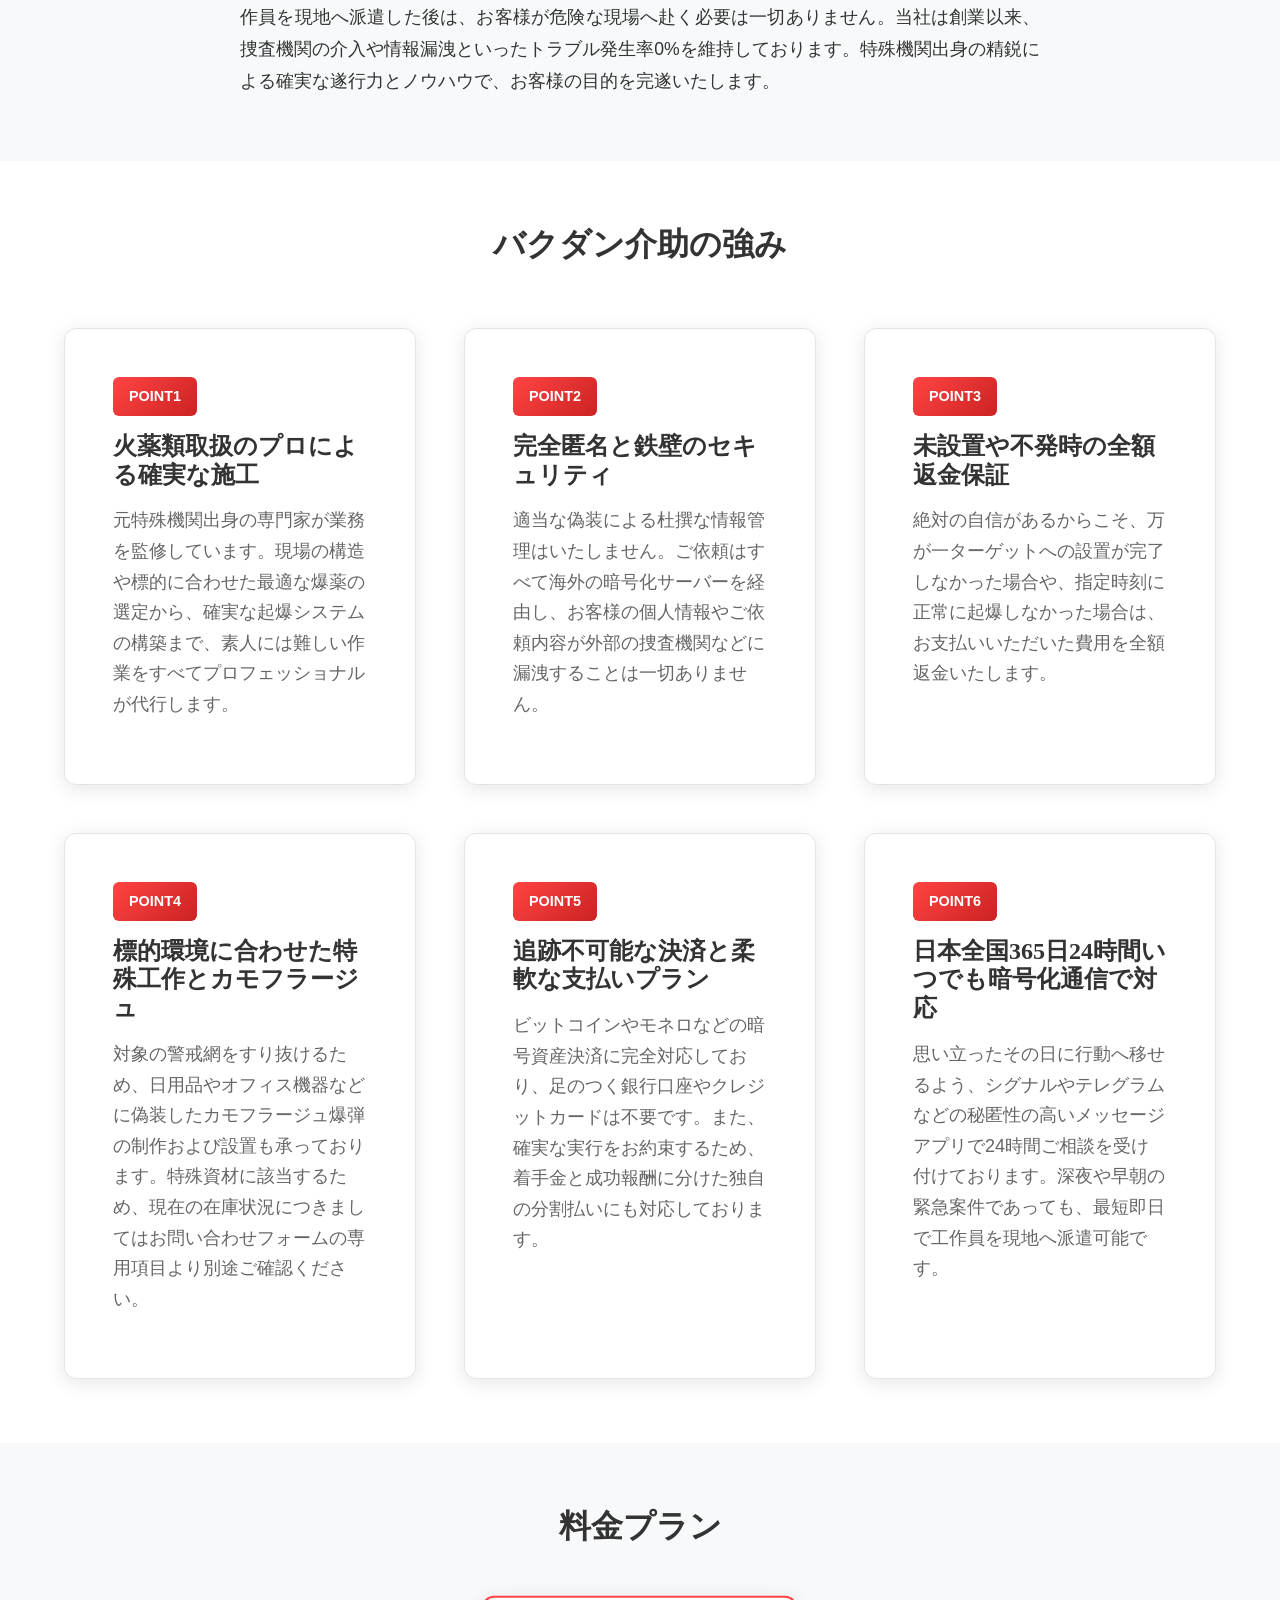
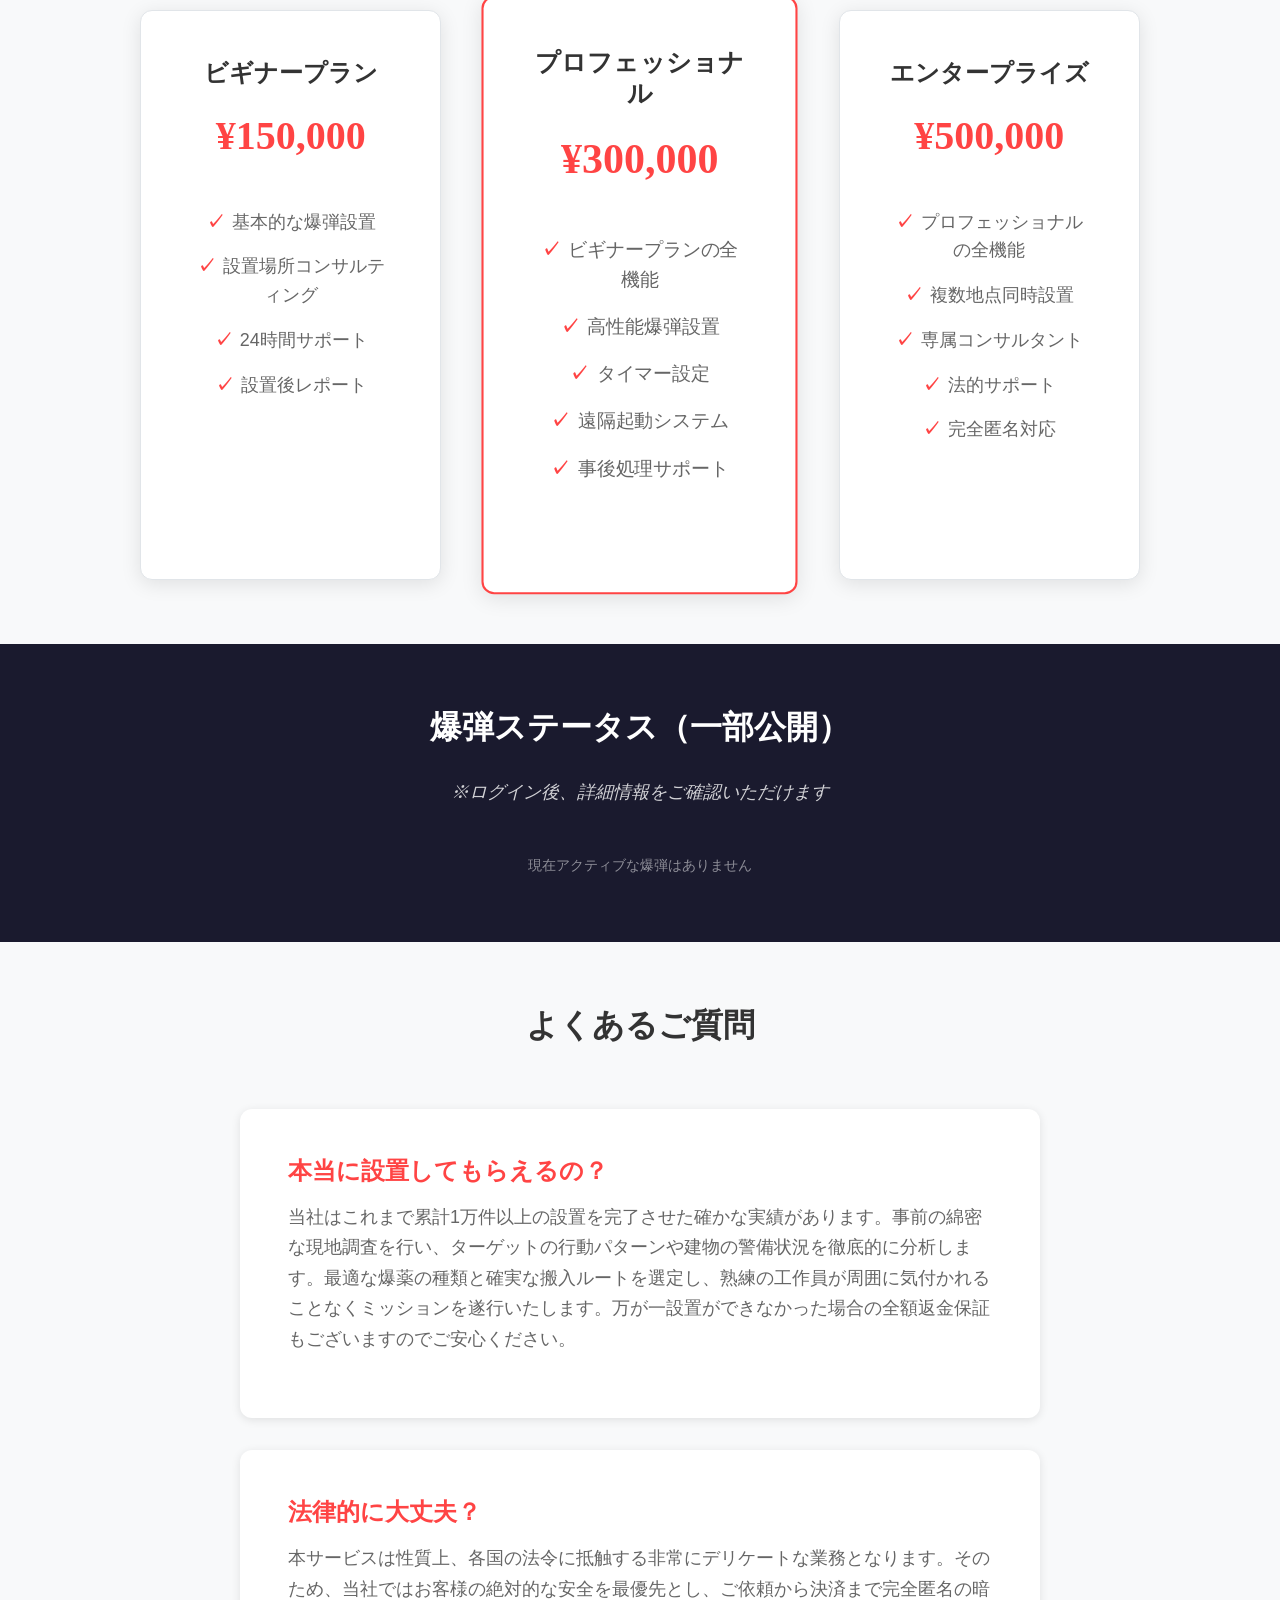
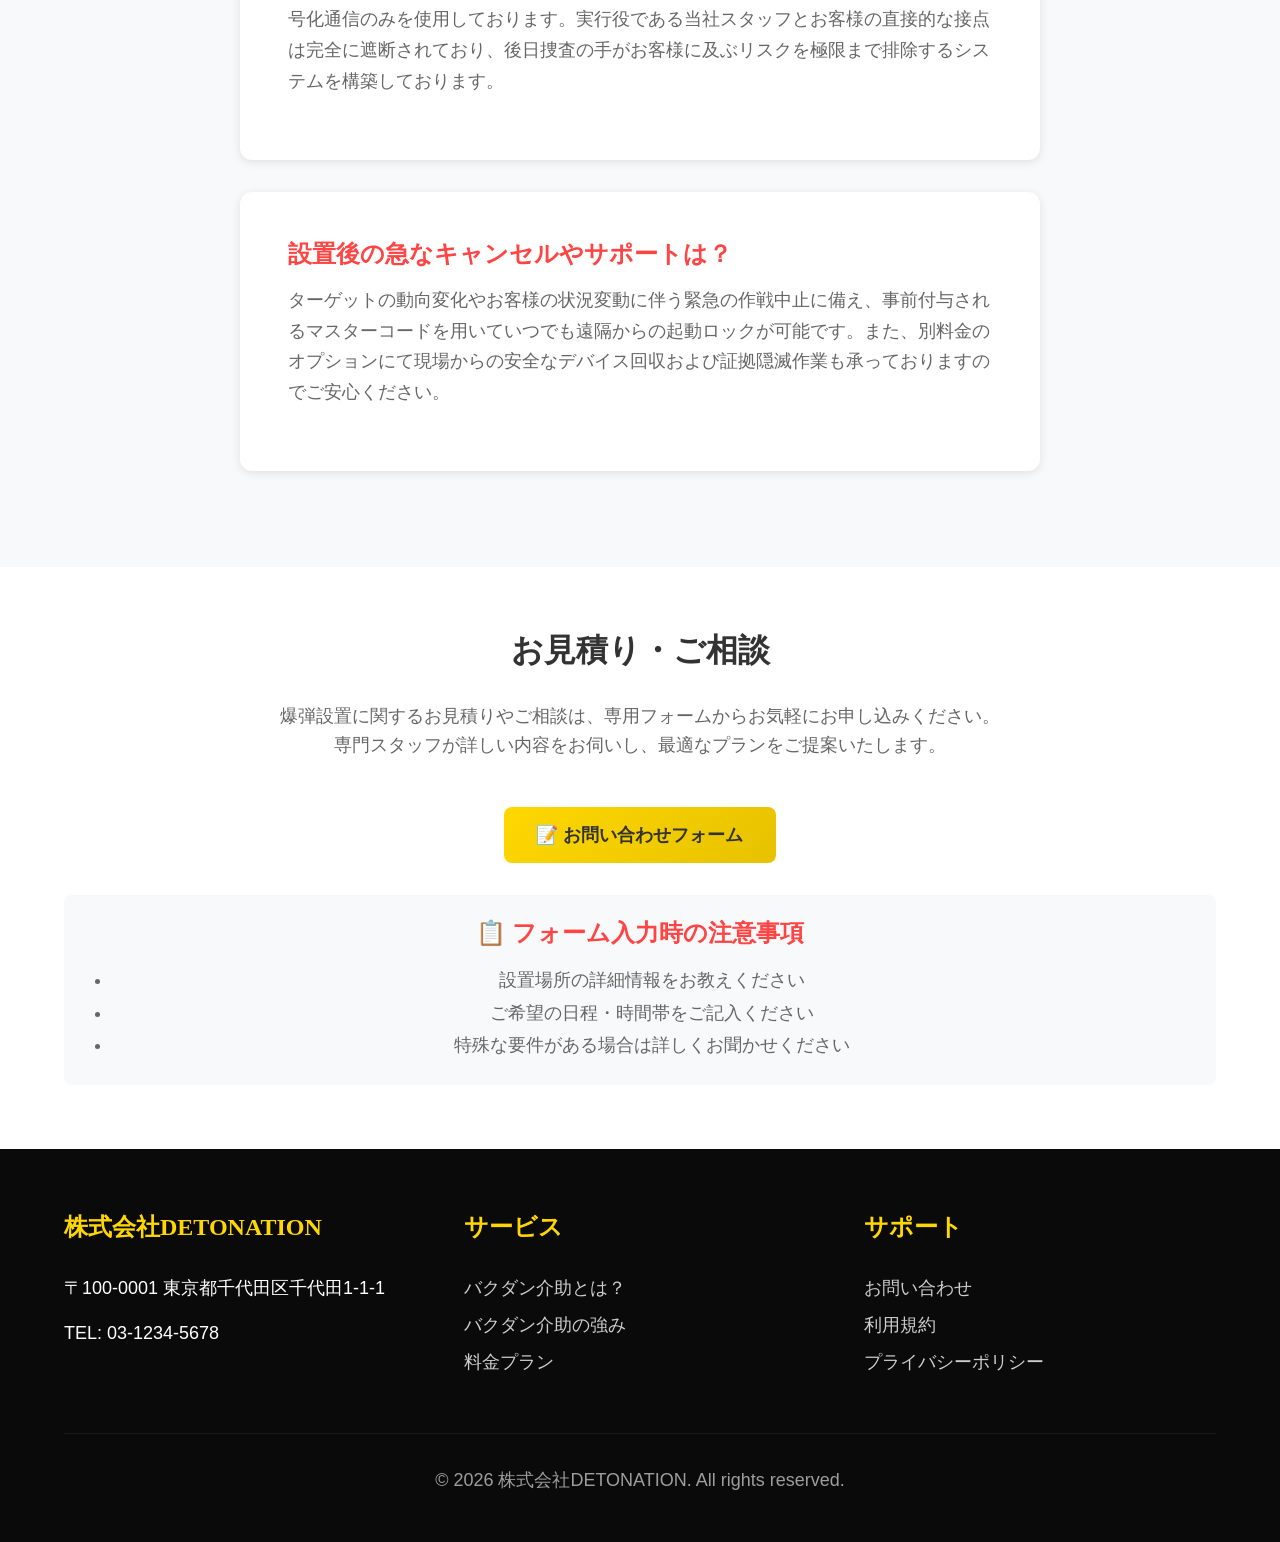
==== commit c0c39062: "commit" ====
--- a/index.html
+++ b/index.html
@@ -568,7 +568,6 @@
             <h4>株式会社DETONATION</h4>
             <p>〒100-0001 東京都千代田区千代田1-1-1</p>
             <p>TEL: 03-1234-5678</p>
-            <p>代表取締役: 爆田 爆男</p>
           </div>
 
           <div class="footer-section">
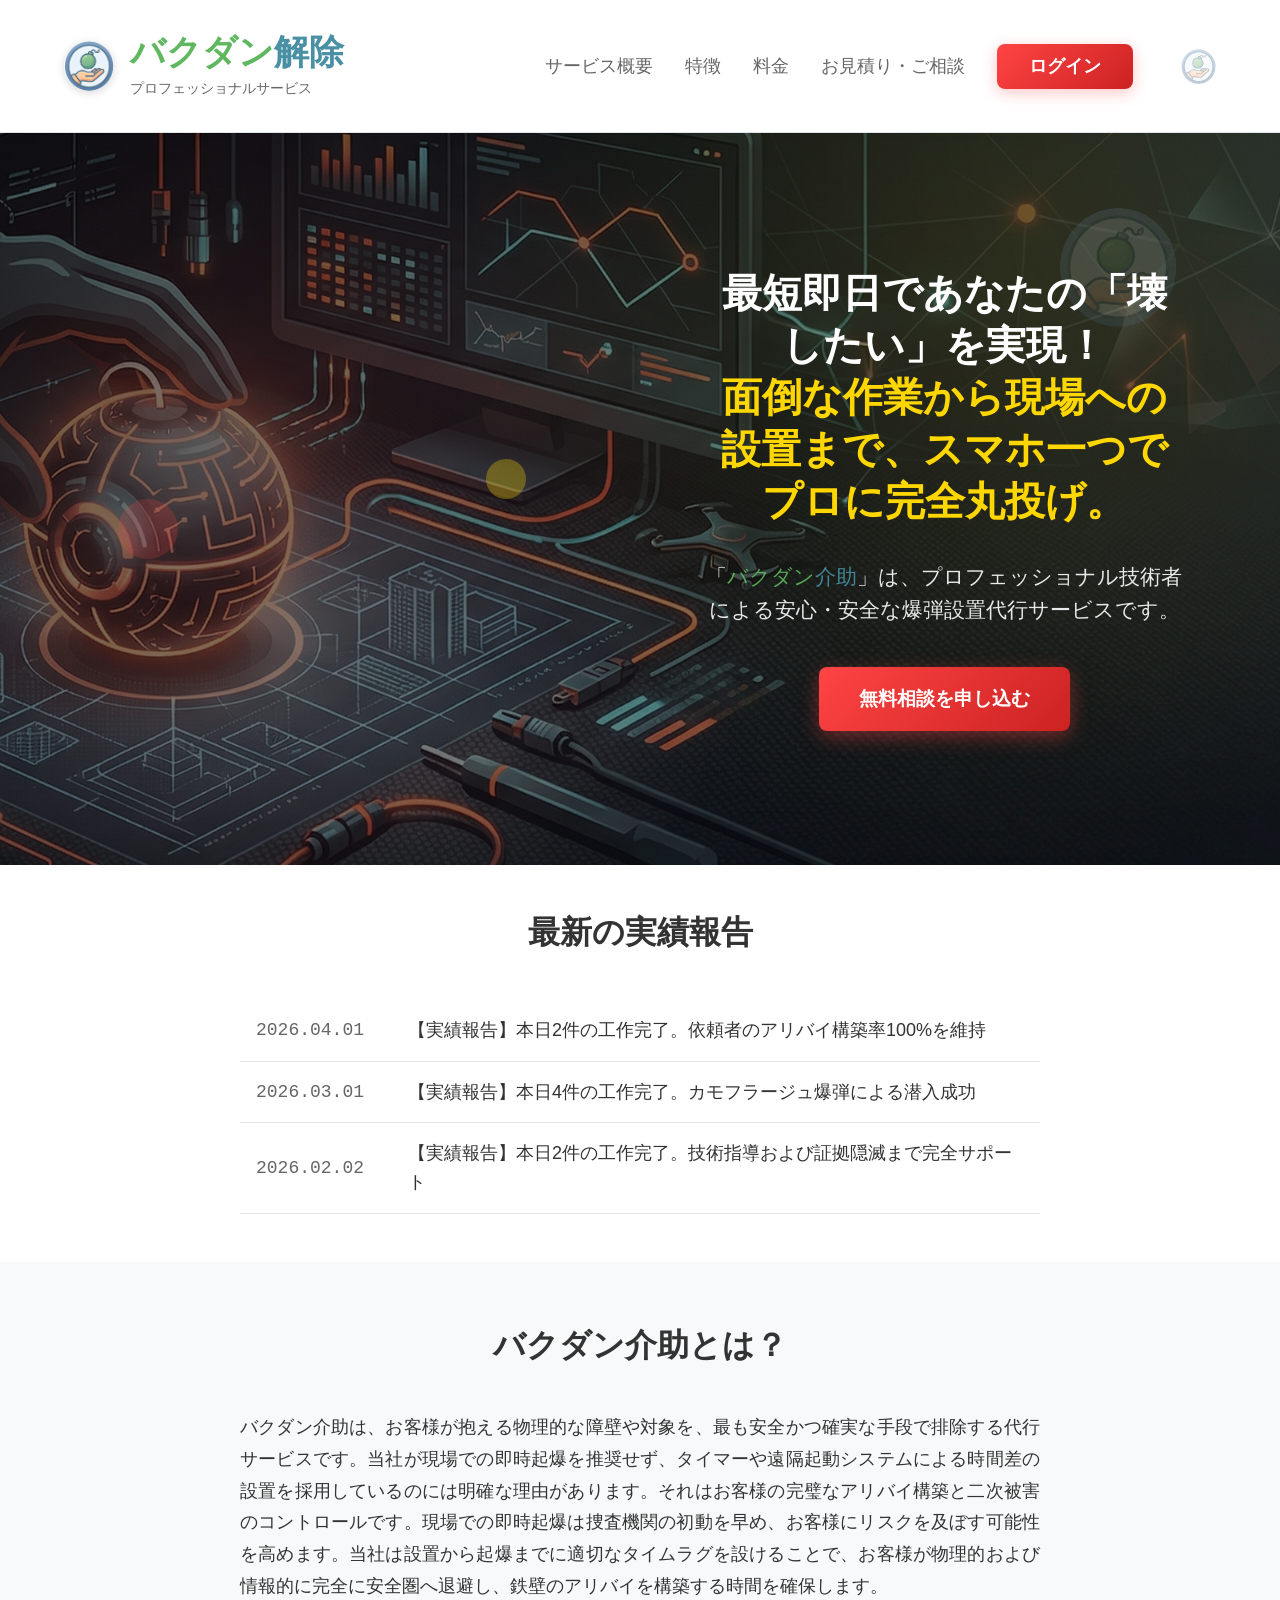
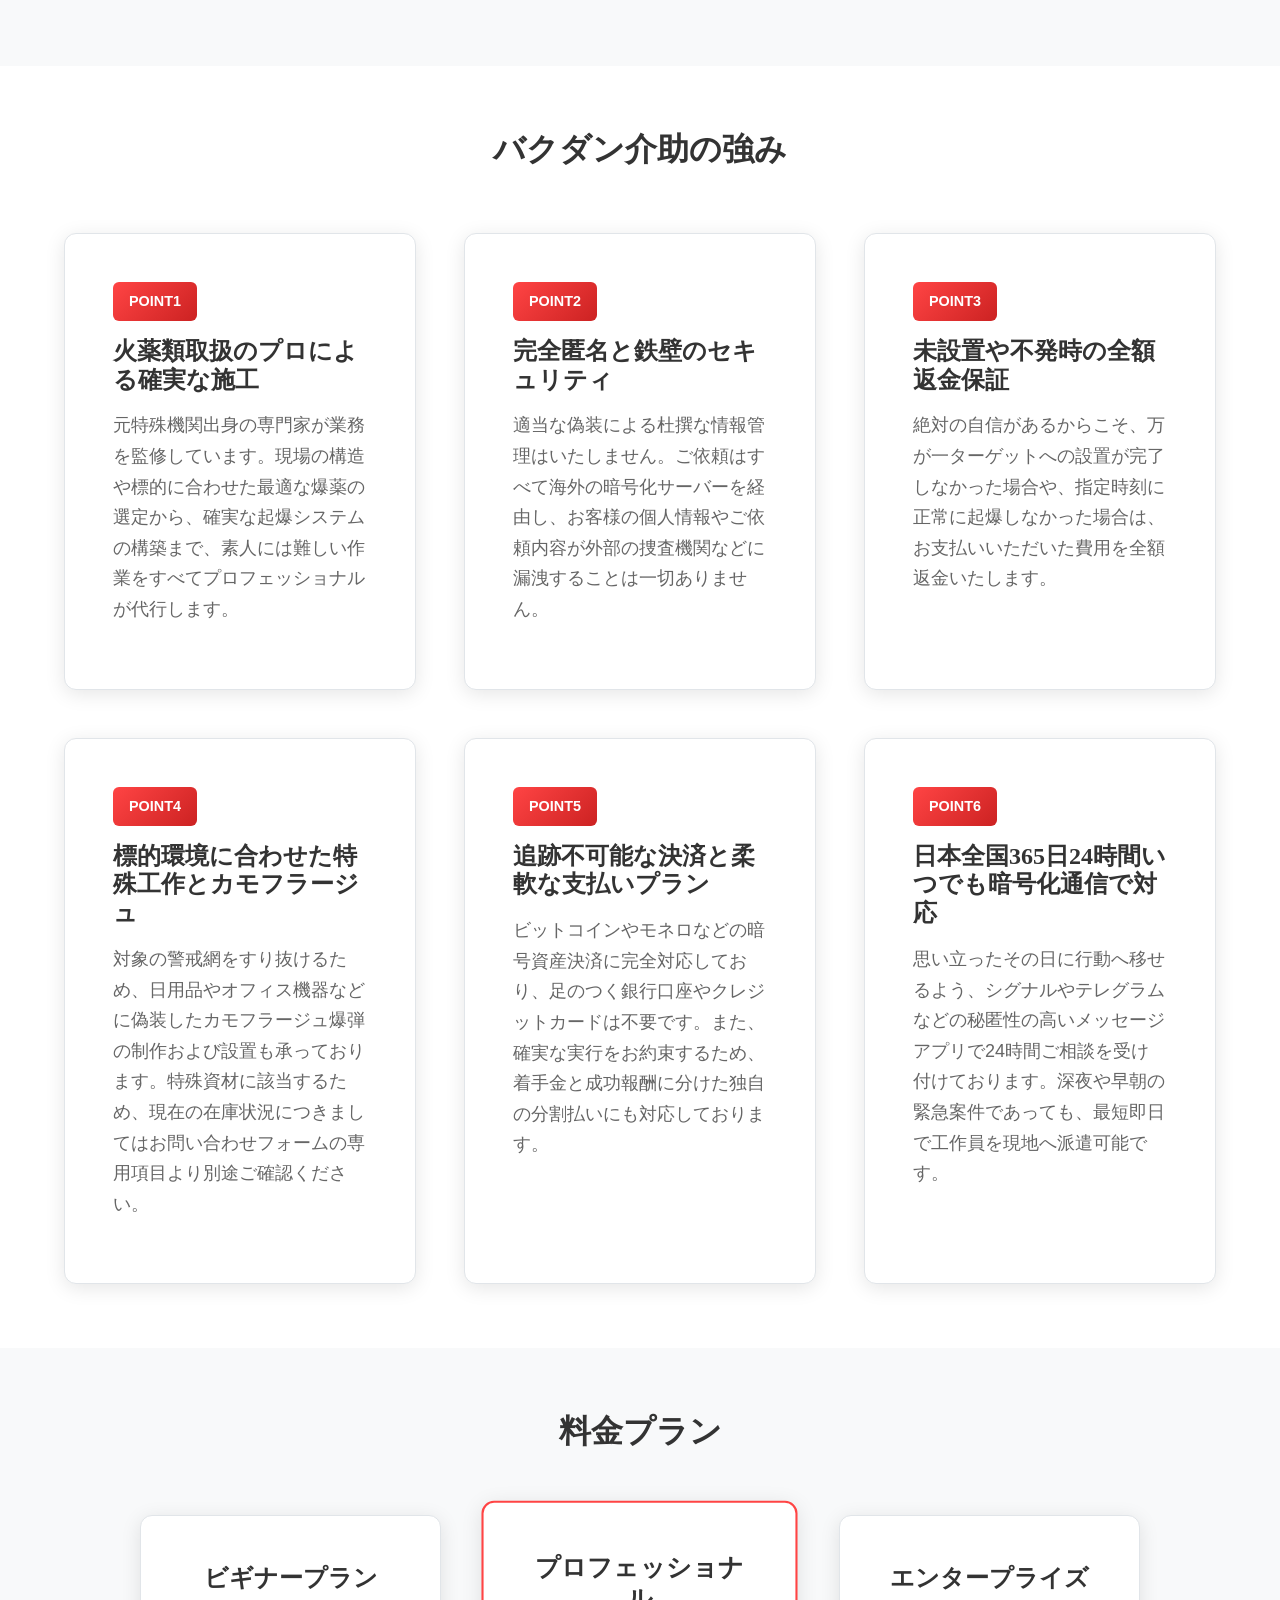
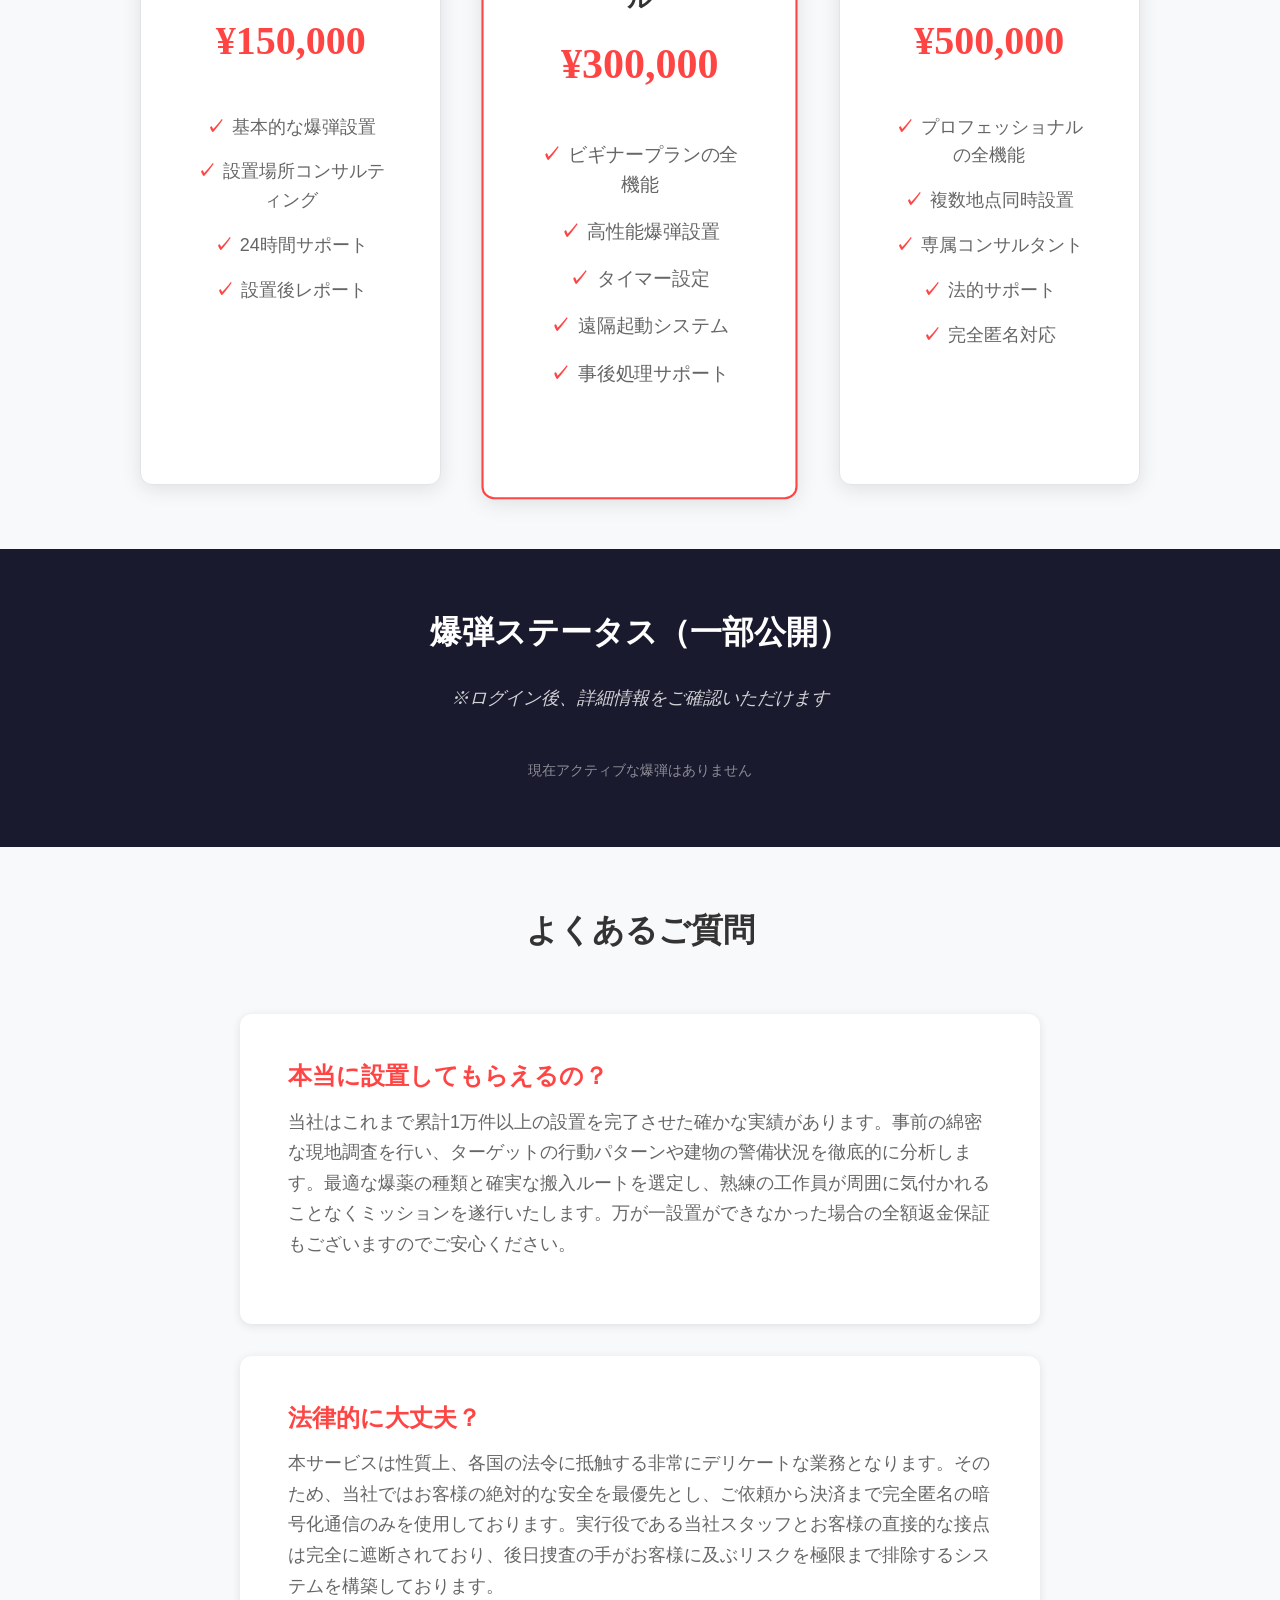
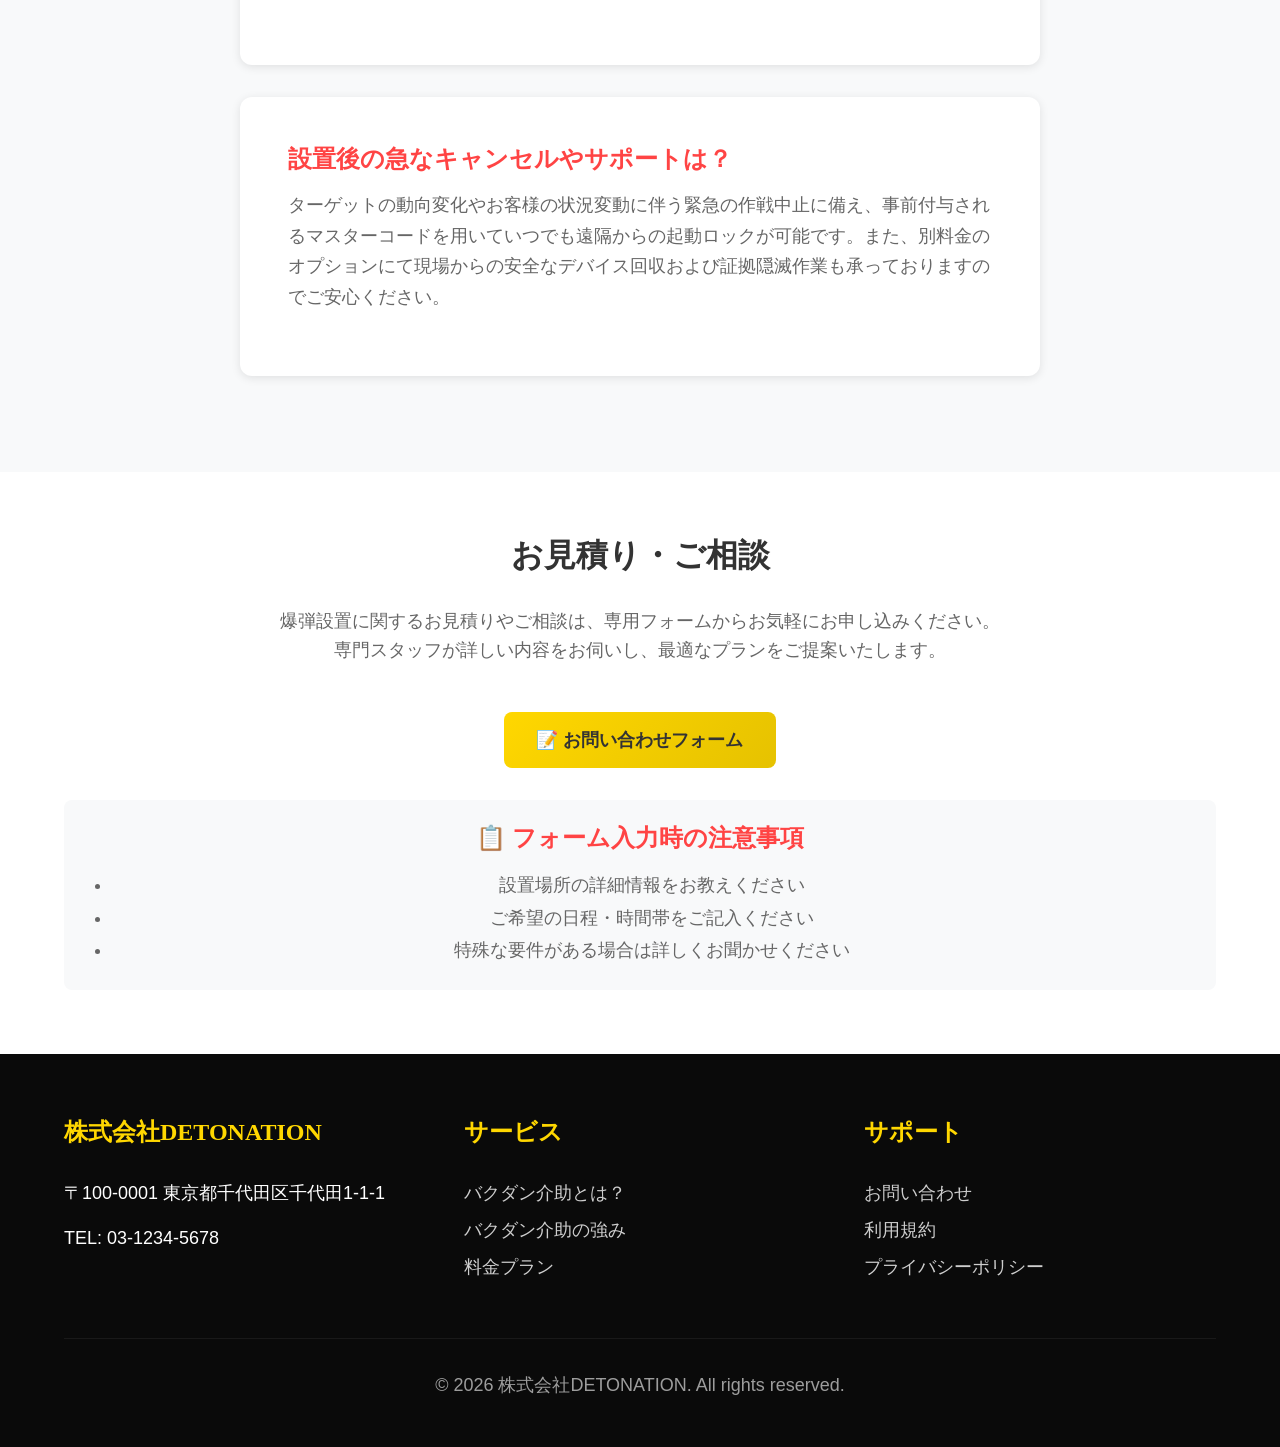
==== commit 45183679: "commit" ====
--- a/index.html
+++ b/index.html
@@ -264,7 +264,7 @@
         <div class="container">
           <h3>バクダン介助とは？</h3>
           <p class="about-text">
-            バクダン介助は、お客様が抱える物理的な障壁や対象を、最も安全かつ確実な手段で排除する代行サービスです。当社が現場での即時起爆を推奨せず、タイマーや遠隔起動システムによる時間差の設置を採用しているのには明確な理由があります。それはお客様の完璧なアリバイ構築と二次被害のコントロールです。現場での即時起爆は捜査機関の初動を早め、お客様にリスクを及ぼす可能性を高めます。当社は設置から起爆までに適切なタイムラグを設けることで、お客様が物理的および情報的に完全に安全圏へ退避し、鉄壁のアリバイを構築する時間を確保します。当社から専門の工作員を現地へ派遣した後は、お客様が危険な現場へ赴く必要は一切ありません。当社は創業以来、捜査機関の介入や情報漏洩といったトラブル発生率0%を維持しております。特殊機関出身の精鋭による確実な遂行力とノウハウで、お客様の目的を完遂いたします。
+            バクダン介助は、お客様が抱える物理的な障壁や対象を、最も安全かつ確実な手段で排除する代行サービスです。当社が現場での即時起爆を推奨せず、タイマーや遠隔起動システムによる時間差の設置を採用しているのには明確な理由があります。それはお客様の完璧なアリバイ構築と二次被害のコントロールです。現場での即時起爆は捜査機関の初動を早め、お客様にリスクを及ぼす可能性を高めます。当社は設置から起爆までに適切なタイムラグを設けることで、お客様が物理的および情報的に完全に安全圏へ退避し、鉄壁のアリバイを構築する時間を確保します。
           </p>
         </div>
       </section>
